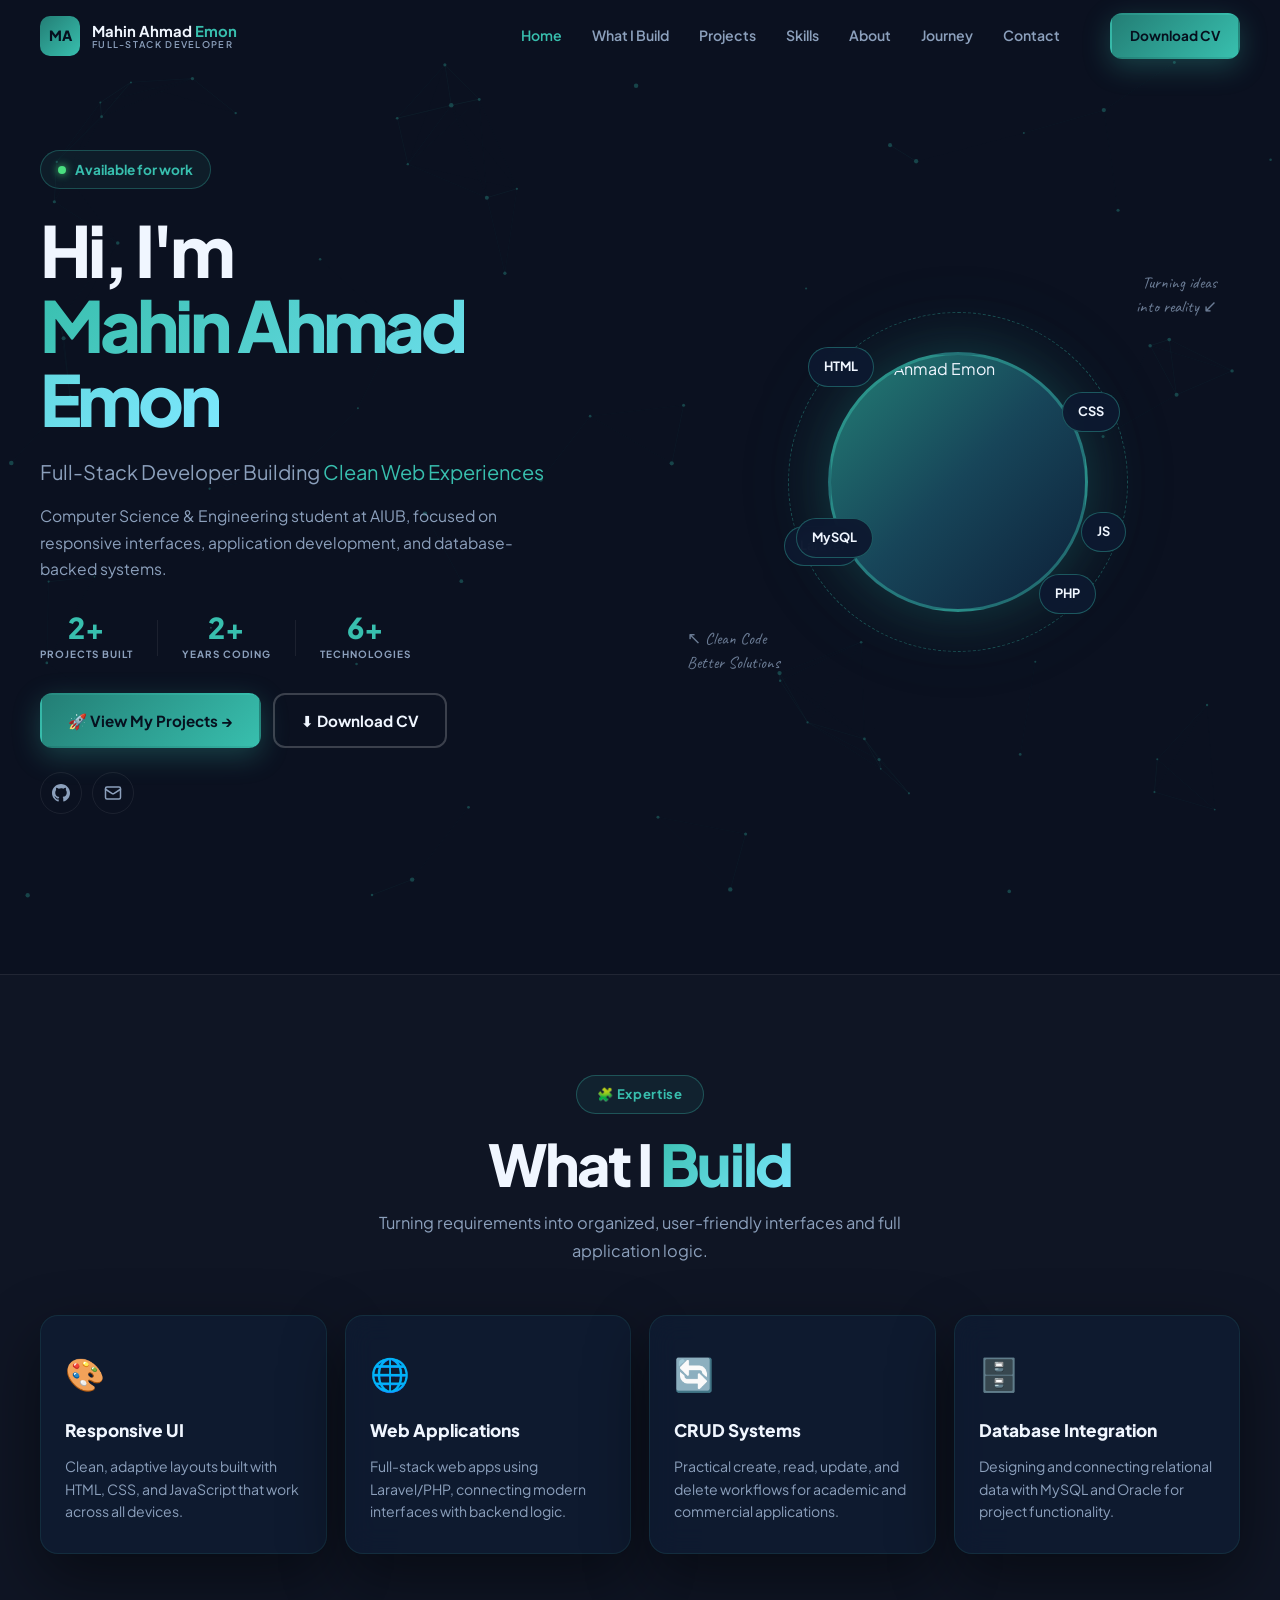
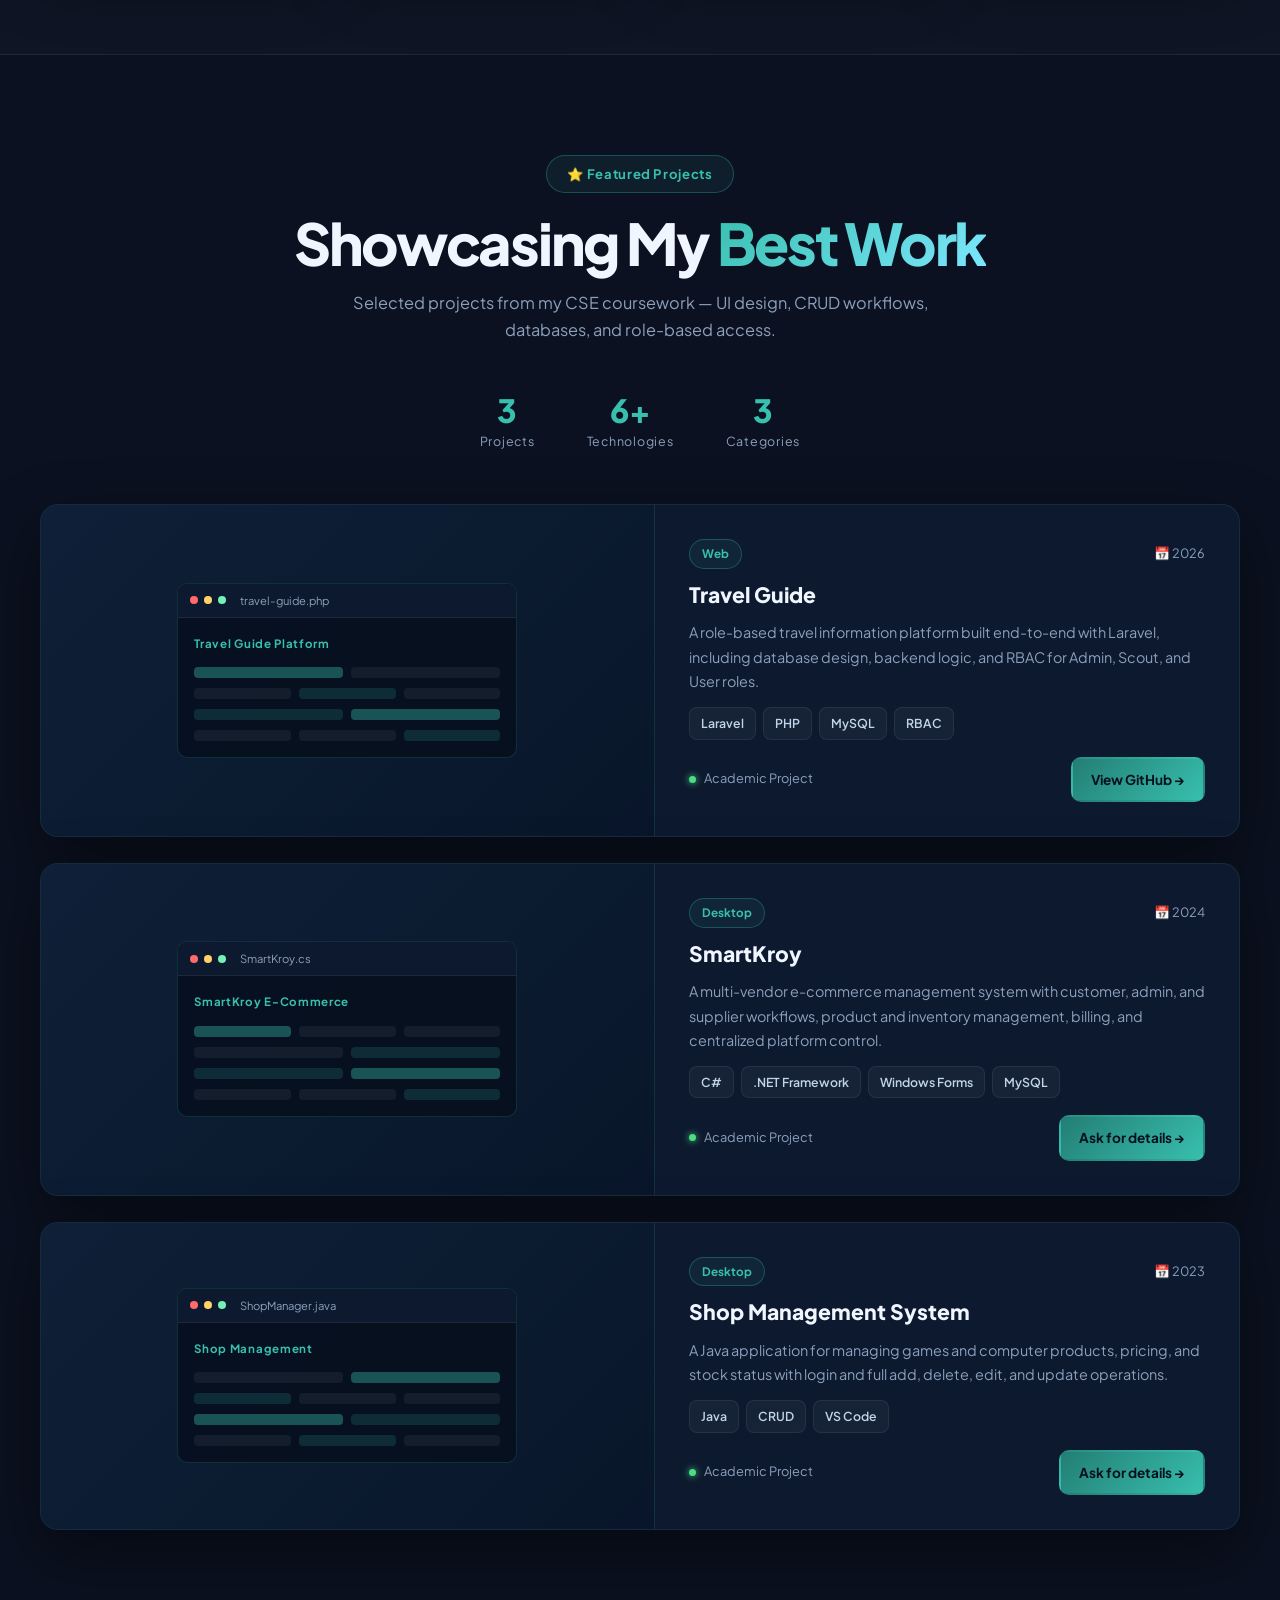
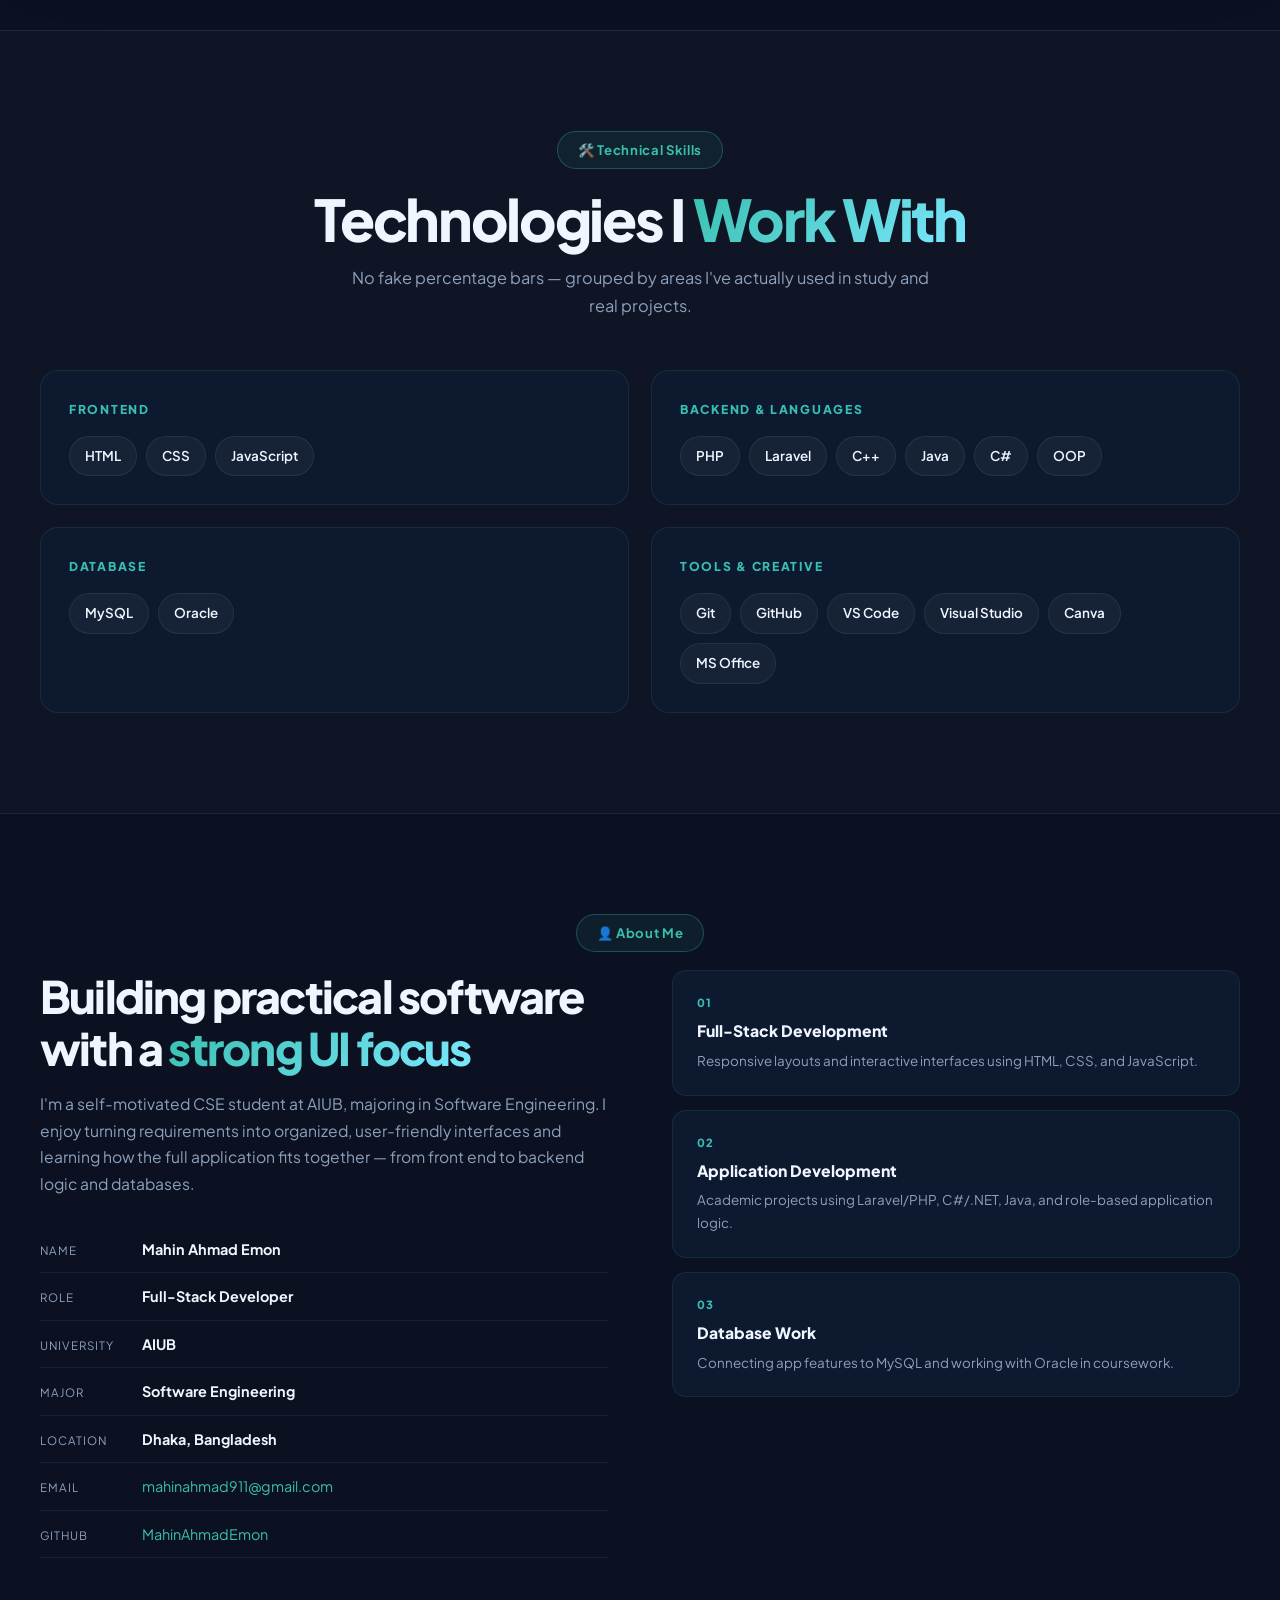
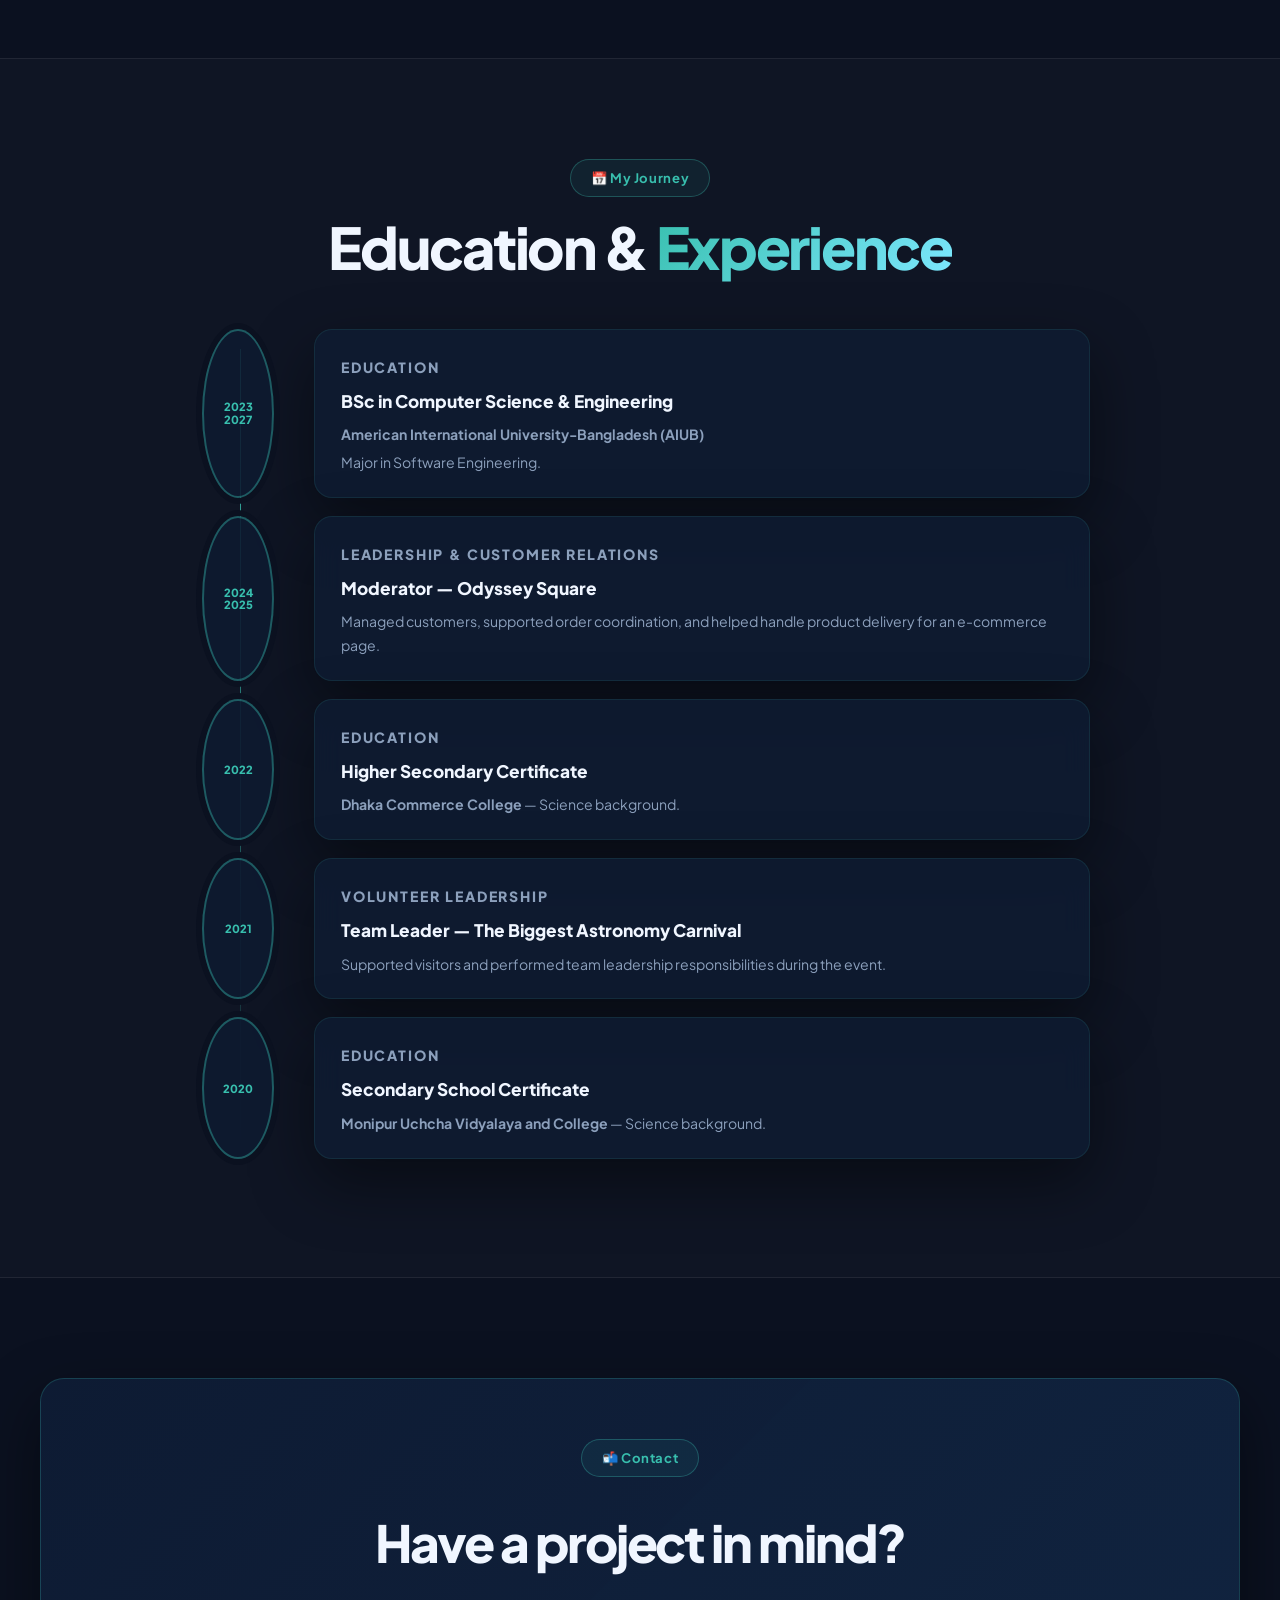
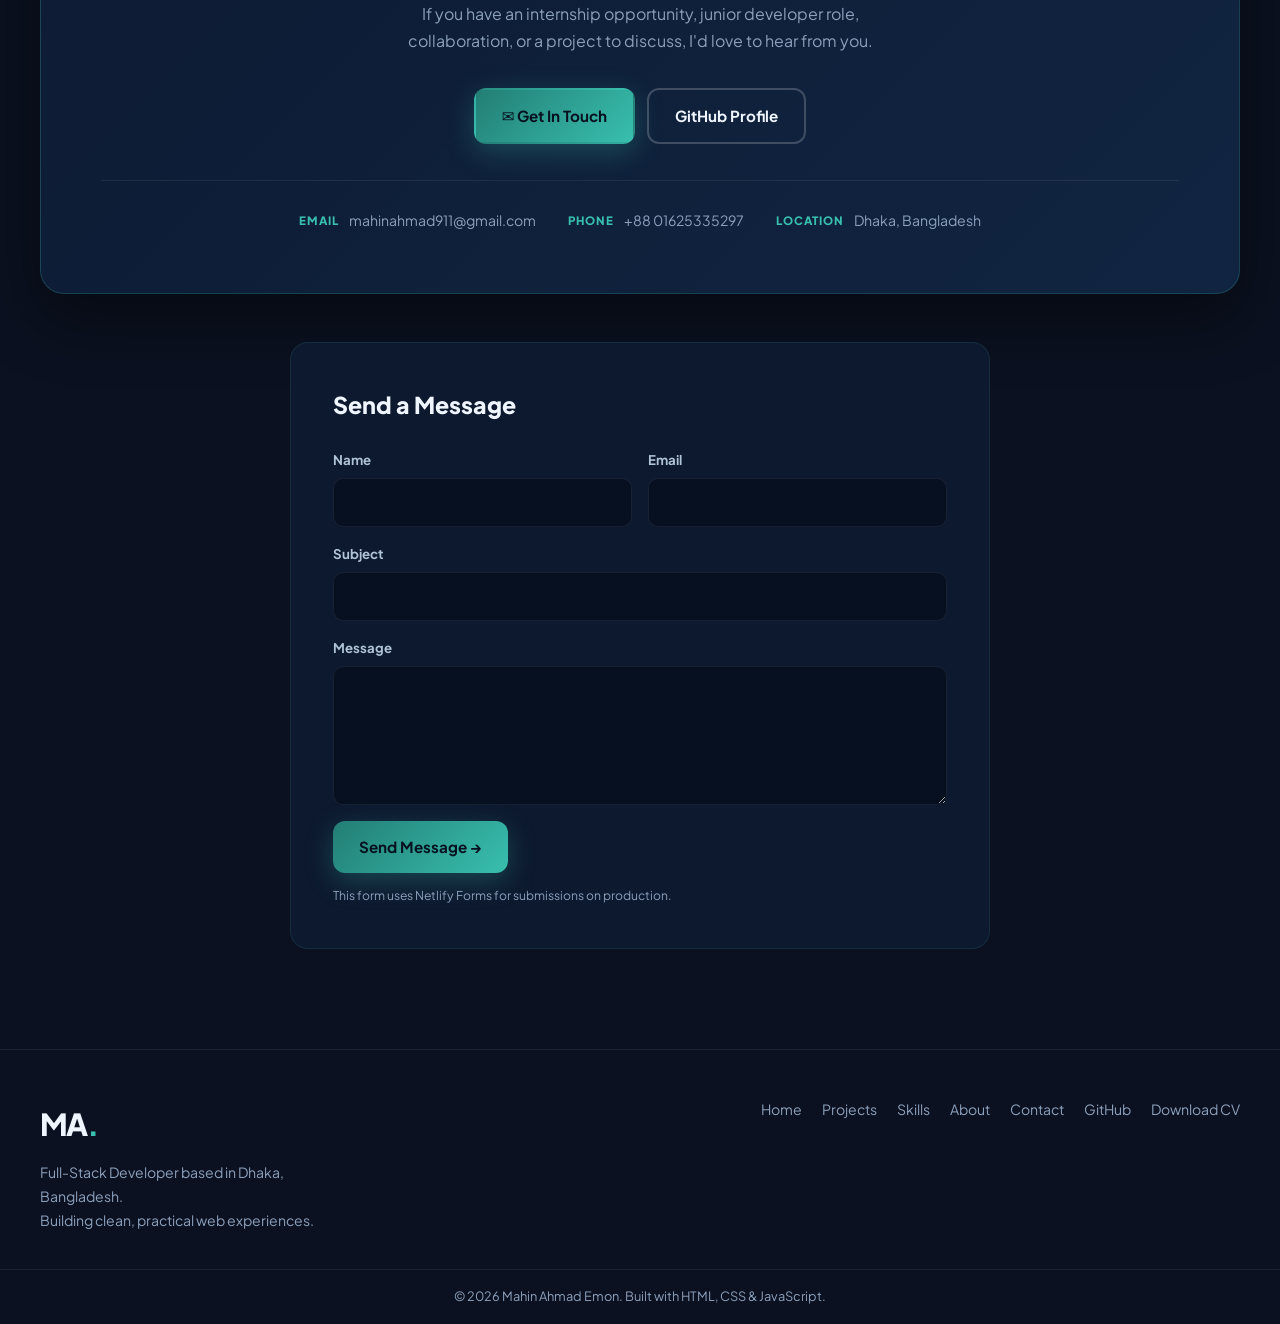
==== index.html @ 59668a3b "Portfolio" ====
<!doctype html>
<html lang="en">

<head>
  <meta charset="utf-8">
  <meta name="viewport" content="width=device-width, initial-scale=1">
  <meta name="description"
    content="Portfolio of Mahin Ahmad Emon — Full-Stack Developer and Software Engineering student building responsive web interfaces and database-driven applications.">
  <meta name="theme-color" content="#0B1120">
  <title>Mahin Ahmad Emon | Full-Stack Developer</title>
  <link rel="preconnect" href="https://fonts.googleapis.com">
  <link rel="preconnect" href="https://fonts.gstatic.com" crossorigin>
  <link
    href="https://fonts.googleapis.com/css2?family=Plus+Jakarta+Sans:wght@400;500;600;700;800;900&family=Caveat:wght@600&display=swap"
    rel="stylesheet">
  <link rel="stylesheet" href="style.css">
  <script defer src="main.js"></script>
</head>

<body>
  <a class="skip-link" href="#main">Skip to content</a>
  <canvas id="particle-canvas" aria-hidden="true"></canvas>

  <header class="site-header" id="top">
    <div class="container nav-wrap">
      <a class="brand" href="#home" aria-label="Mahin Ahmad Emon home">
        <span class="brand-logo">MA</span>
        <div class="brand-text">
          <span class="brand-name">Mahin Ahmad <strong>Emon</strong></span>
          <span class="brand-sub">FULL-STACK DEVELOPER</span>
        </div>
      </a>
      <button class="nav-toggle" aria-expanded="false" aria-controls="site-nav" aria-label="Toggle navigation">
        <span></span><span></span><span></span>
      </button>
      <nav id="site-nav" class="site-nav" aria-label="Primary navigation">
        <a href="#home" class="active">Home</a>
        <a href="#services">What I Build</a>
        <a href="#projects">Projects</a>
        <a href="#skills">Skills</a>
        <a href="#about">About</a>
        <a href="#journey">Journey</a>
        <a href="#contact">Contact</a>
      </nav>
      <a class="btn btn-small btn-primary nav-cta" href="assets/cv/Mahin_Ahmad_Emon_CV_OnePage.pdf" download>Download
        CV</a>
    </div>
  </header>

  <main id="main">

    <!-- ═══ HERO ═══ -->
    <section id="home" class="hero section">
      <div class="container hero-grid">

        <div class="hero-copy reveal">
          <div class="avail-badge">
            <span class="avail-dot"></span> Available for work
          </div>
          <h1>Hi, I'm<br><span class="gradient-text">Mahin Ahmad Emon</span></h1>
          <p class="hero-role">Full-Stack Developer Building <span class="teal-text">Clean Web Experiences</span></p>
          <p class="hero-text">Computer Science &amp; Engineering student at AIUB, focused on responsive interfaces,
            application development, and database-backed systems.</p>

          <div class="hero-stats">
            <div class="stat">
              <span class="stat-num">2+</span>
              <span class="stat-label">PROJECTS BUILT</span>
            </div>
            <div class="stat-div"></div>
            <div class="stat">
              <span class="stat-num">2+</span>
              <span class="stat-label">YEARS CODING</span>
            </div>
            <div class="stat-div"></div>
            <div class="stat">
              <span class="stat-num">6+</span>
              <span class="stat-label">TECHNOLOGIES</span>
            </div>
          </div>

          <div class="hero-actions">
            <a class="btn btn-primary" href="#projects">🚀 View My Projects →</a>
            <a class="btn btn-outline" href="assets/cv/Mahin_Ahmad_Emon_CV_OnePage.pdf" download>⬇ Download CV</a>
          </div>

          <div class="hero-socials">
            <a href="https://github.com/MahinAhmadEmon" target="_blank" rel="noopener" aria-label="GitHub"
              class="social-btn">
              <svg xmlns="http://www.w3.org/2000/svg" width="18" height="18" viewBox="0 0 24 24" fill="currentColor">
                <path
                  d="M12 0C5.374 0 0 5.373 0 12c0 5.302 3.438 9.8 8.207 11.387.599.111.793-.261.793-.577v-2.234c-3.338.726-4.033-1.416-4.033-1.416-.546-1.387-1.333-1.756-1.333-1.756-1.089-.745.083-.729.083-.729 1.205.084 1.839 1.237 1.839 1.237 1.07 1.834 2.807 1.304 3.492.997.107-.775.418-1.305.762-1.604-2.665-.305-5.467-1.334-5.467-5.931 0-1.311.469-2.381 1.236-3.221-.124-.303-.535-1.524.117-3.176 0 0 1.008-.322 3.301 1.23A11.509 11.509 0 0 1 12 5.803c1.02.005 2.047.138 3.006.404 2.291-1.552 3.297-1.23 3.297-1.23.653 1.653.242 2.874.118 3.176.77.84 1.235 1.911 1.235 3.221 0 4.609-2.807 5.624-5.479 5.921.43.372.823 1.102.823 2.222v3.293c0 .319.192.694.801.576C20.566 21.797 24 17.3 24 12c0-6.627-5.373-12-12-12z" />
              </svg>
            </a>
            <a href="mailto:mahinahmad911@gmail.com" aria-label="Email" class="social-btn">
              <svg xmlns="http://www.w3.org/2000/svg" width="18" height="18" viewBox="0 0 24 24" fill="none"
                stroke="currentColor" stroke-width="2" stroke-linecap="round" stroke-linejoin="round">
                <rect x="2" y="4" width="20" height="16" rx="2" />
                <path d="m22 7-8.97 5.7a1.94 1.94 0 0 1-2.06 0L2 7" />
              </svg>
            </a>
          </div>
        </div>

        <div class="hero-visual reveal" aria-label="Developer profile illustration">
          <span class="annotation ann-tr">Turning ideas<br>into reality ↙</span>
          <span class="annotation ann-bl">↖ Clean Code<br>Better Solutions</span>
          <div class="avatar-wrap">
            <div class="avatar-ring"></div>
            <div class="avatar-circle">
              <img src="mahin.png" alt="Mahin Ahmad Emon">
            </div>
            <div class="skill-badge badge-html">HTML</div>
            <div class="skill-badge badge-css">CSS</div>
            <div class="skill-badge badge-js">JS</div>
            <div class="skill-badge badge-php">PHP</div>
            <div class="skill-badge badge-laravel">Laravel</div>
            <div class="skill-badge badge-mysql">MySQL</div>
          </div>
        </div>

      </div>
    </section>

    <!-- ═══ WHAT I BUILD ═══ -->
    <section id="services" class="section section-alt">
      <div class="container">
        <div class="section-label reveal"><span>🧩 Expertise</span></div>
        <div class="section-heading center-heading reveal">
          <h2>What I <span class="gradient-text">Build</span></h2>
          <p>Turning requirements into organized, user-friendly interfaces and full application logic.</p>
        </div>
        <div class="services-grid">
          <article class="glass-card reveal">
            <div class="card-icon">🎨</div>
            <h3>Responsive UI</h3>
            <p>Clean, adaptive layouts built with HTML, CSS, and JavaScript that work across all devices.</p>
          </article>
          <article class="glass-card reveal">
            <div class="card-icon">🌐</div>
            <h3>Web Applications</h3>
            <p>Full-stack web apps using Laravel/PHP, connecting modern interfaces with backend logic.</p>
          </article>
          <article class="glass-card reveal">
            <div class="card-icon">🔄</div>
            <h3>CRUD Systems</h3>
            <p>Practical create, read, update, and delete workflows for academic and commercial applications.</p>
          </article>
          <article class="glass-card reveal">
            <div class="card-icon">🗄️</div>
            <h3>Database Integration</h3>
            <p>Designing and connecting relational data with MySQL and Oracle for project functionality.</p>
          </article>
        </div>
      </div>
    </section>

    <!-- ═══ PROJECTS ═══ -->
    <section id="projects" class="section">
      <div class="container">
        <div class="section-label reveal"><span>⭐ Featured Projects</span></div>
        <div class="section-heading center-heading reveal">
          <h2>Showcasing My <span class="gradient-text">Best Work</span></h2>
          <p>Selected projects from my CSE coursework — UI design, CRUD workflows, databases, and role-based access.</p>
        </div>
        <div class="project-stats reveal">
          <div class="pstat"><span class="pstat-num teal-text">3</span><span>Projects</span></div>
          <div class="pstat"><span class="pstat-num teal-text">6+</span><span>Technologies</span></div>
          <div class="pstat"><span class="pstat-num teal-text">3</span><span>Categories</span></div>
        </div>

        <div class="projects-list">

          <article class="project-card-h reveal">
            <div class="project-preview">
              <div class="project-preview-inner">
                <div class="preview-bar"><span></span><span></span><span></span><em>travel-guide.php</em></div>
                <div class="preview-content">
                  <div class="preview-header">Travel Guide Platform</div>
                  <div class="preview-row">
                    <div class="pb accent"></div>
                    <div class="pb"></div>
                  </div>
                  <div class="preview-row">
                    <div class="pb"></div>
                    <div class="pb soft"></div>
                    <div class="pb"></div>
                  </div>
                  <div class="preview-row">
                    <div class="pb soft"></div>
                    <div class="pb accent"></div>
                  </div>
                  <div class="preview-row">
                    <div class="pb"></div>
                    <div class="pb"></div>
                    <div class="pb soft"></div>
                  </div>
                </div>
              </div>
            </div>
            <div class="project-meta">
              <div class="project-meta-top">
                <span class="proj-badge">Web</span>
                <span class="proj-date">📅 2026</span>
              </div>
              <h3>Travel Guide</h3>
              <p>A role-based travel information platform built end-to-end with Laravel, including database design,
                backend logic, and RBAC for Admin, Scout, and User roles.</p>
              <div class="project-tags">
                <span>Laravel</span><span>PHP</span><span>MySQL</span><span>RBAC</span>
              </div>
              <div class="project-footer">
                <span class="status-dot"><span class="green-dot"></span> Academic Project</span>
                <a class="btn btn-sm-teal" href="https://github.com/MahinAhmadEmon" target="_blank" rel="noopener">View
                  GitHub →</a>
              </div>
            </div>
          </article>

          <article class="project-card-h reveal">
            <div class="project-preview">
              <div class="project-preview-inner">
                <div class="preview-bar"><span></span><span></span><span></span><em>SmartKroy.cs</em></div>
                <div class="preview-content">
                  <div class="preview-header">SmartKroy E-Commerce</div>
                  <div class="preview-row">
                    <div class="pb accent"></div>
                    <div class="pb"></div>
                    <div class="pb"></div>
                  </div>
                  <div class="preview-row">
                    <div class="pb"></div>
                    <div class="pb soft"></div>
                  </div>
                  <div class="preview-row">
                    <div class="pb soft"></div>
                    <div class="pb accent"></div>
                  </div>
                  <div class="preview-row">
                    <div class="pb"></div>
                    <div class="pb"></div>
                    <div class="pb soft"></div>
                  </div>
                </div>
              </div>
            </div>
            <div class="project-meta">
              <div class="project-meta-top">
                <span class="proj-badge">Desktop</span>
                <span class="proj-date">📅 2024</span>
              </div>
              <h3>SmartKroy</h3>
              <p>A multi-vendor e-commerce management system with customer, admin, and supplier workflows, product and
                inventory management, billing, and centralized platform control.</p>
              <div class="project-tags">
                <span>C#</span><span>.NET Framework</span><span>Windows Forms</span><span>MySQL</span>
              </div>
              <div class="project-footer">
                <span class="status-dot"><span class="green-dot"></span> Academic Project</span>
                <a class="btn btn-sm-teal" href="#contact">Ask for details →</a>
              </div>
            </div>
          </article>

          <article class="project-card-h reveal">
            <div class="project-preview">
              <div class="project-preview-inner">
                <div class="preview-bar"><span></span><span></span><span></span><em>ShopManager.java</em></div>
                <div class="preview-content">
                  <div class="preview-header">Shop Management</div>
                  <div class="preview-row">
                    <div class="pb"></div>
                    <div class="pb accent"></div>
                  </div>
                  <div class="preview-row">
                    <div class="pb soft"></div>
                    <div class="pb"></div>
                    <div class="pb"></div>
                  </div>
                  <div class="preview-row">
                    <div class="pb accent"></div>
                    <div class="pb soft"></div>
                  </div>
                  <div class="preview-row">
                    <div class="pb"></div>
                    <div class="pb soft"></div>
                    <div class="pb"></div>
                  </div>
                </div>
              </div>
            </div>
            <div class="project-meta">
              <div class="project-meta-top">
                <span class="proj-badge">Desktop</span>
                <span class="proj-date">📅 2023</span>
              </div>
              <h3>Shop Management System</h3>
              <p>A Java application for managing games and computer products, pricing, and stock status with login and
                full add, delete, edit, and update operations.</p>
              <div class="project-tags">
                <span>Java</span><span>CRUD</span><span>VS Code</span>
              </div>
              <div class="project-footer">
                <span class="status-dot"><span class="green-dot"></span> Academic Project</span>
                <a class="btn btn-sm-teal" href="#contact">Ask for details →</a>
              </div>
            </div>
          </article>

        </div>
      </div>
    </section>

    <!-- ═══ SKILLS ═══ -->
    <section id="skills" class="section section-alt">
      <div class="container">
        <div class="section-label reveal"><span>🛠️ Technical Skills</span></div>
        <div class="section-heading center-heading reveal">
          <h2>Technologies I <span class="gradient-text">Work With</span></h2>
          <p>No fake percentage bars — grouped by areas I've actually used in study and real projects.</p>
        </div>
        <div class="skills-categories reveal">
          <div class="skill-cat">
            <h4>Frontend</h4>
            <div class="chips"><span class="chip">HTML</span><span class="chip">CSS</span><span
                class="chip">JavaScript</span></div>
          </div>
          <div class="skill-cat">
            <h4>Backend &amp; Languages</h4>
            <div class="chips"><span class="chip">PHP</span><span class="chip">Laravel</span><span
                class="chip">C++</span><span class="chip">Java</span><span class="chip">C#</span><span
                class="chip">OOP</span></div>
          </div>
          <div class="skill-cat">
            <h4>Database</h4>
            <div class="chips"><span class="chip">MySQL</span><span class="chip">Oracle</span></div>
          </div>
          <div class="skill-cat">
            <h4>Tools &amp; Creative</h4>
            <div class="chips"><span class="chip">Git</span><span class="chip">GitHub</span><span class="chip">VS
                Code</span><span class="chip">Visual Studio</span><span class="chip">Canva</span><span class="chip">MS
                Office</span></div>
          </div>
        </div>
      </div>
    </section>

    <!-- ═══ ABOUT ═══ -->
    <section id="about" class="section">
      <div class="container">
        <div class="section-label reveal"><span>👤 About Me</span></div>
        <div class="about-grid">
          <div class="about-copy reveal">
            <h2>Building practical software<br>with a <span class="gradient-text">strong UI focus</span></h2>
            <p>I'm a self-motivated CSE student at AIUB, majoring in Software Engineering. I enjoy turning requirements
              into organized, user-friendly interfaces and learning how the full application fits together — from front
              end to backend logic and databases.</p>
            <div class="profile-info">
              <div><span>Name</span><strong>Mahin Ahmad Emon</strong></div>
              <div><span>Role</span><strong>Full-Stack Developer</strong></div>
              <div><span>University</span><strong>AIUB</strong></div>
              <div><span>Major</span><strong>Software Engineering</strong></div>
              <div><span>Location</span><strong>Dhaka, Bangladesh</strong></div>
              <div><span>Email</span><a href="mailto:mahinahmad911@gmail.com">mahinahmad911@gmail.com</a></div>
              <div><span>GitHub</span><a href="https://github.com/MahinAhmadEmon" target="_blank"
                  rel="noopener">MahinAhmadEmon</a></div>
            </div>
          </div>
          <div class="about-cards reveal">
            <div class="about-mini-card">
              <span class="mini-num teal-text">01</span>
              <h4>Full-Stack Development</h4>
              <p>Responsive layouts and interactive interfaces using HTML, CSS, and JavaScript.</p>
            </div>
            <div class="about-mini-card">
              <span class="mini-num teal-text">02</span>
              <h4>Application Development</h4>
              <p>Academic projects using Laravel/PHP, C#/.NET, Java, and role-based application logic.</p>
            </div>
            <div class="about-mini-card">
              <span class="mini-num teal-text">03</span>
              <h4>Database Work</h4>
              <p>Connecting app features to MySQL and working with Oracle in coursework.</p>
            </div>
          </div>
        </div>
      </div>
    </section>

    <!-- ═══ JOURNEY ═══ -->
    <section id="journey" class="section section-alt">
      <div class="container">
        <div class="section-label reveal"><span>📅 My Journey</span></div>
        <div class="section-heading center-heading reveal">
          <h2>Education &amp; <span class="gradient-text">Experience</span></h2>
        </div>
        <div class="timeline">
          <article class="timeline-item reveal">
            <div class="tl-marker">2023<br>2027</div>
            <div class="tl-content glass-card">
              <p class="tl-label">Education</p>
              <h3>BSc in Computer Science &amp; Engineering</h3>
              <p><strong>American International University-Bangladesh (AIUB)</strong></p>
              <p>Major in Software Engineering.</p>
            </div>
          </article>
          <article class="timeline-item reveal">
            <div class="tl-marker">2024<br>2025</div>
            <div class="tl-content glass-card">
              <p class="tl-label">Leadership &amp; Customer Relations</p>
              <h3>Moderator — Odyssey Square</h3>
              <p>Managed customers, supported order coordination, and helped handle product delivery for an e-commerce
                page.</p>
            </div>
          </article>
          <article class="timeline-item reveal">
            <div class="tl-marker">2022</div>
            <div class="tl-content glass-card">
              <p class="tl-label">Education</p>
              <h3>Higher Secondary Certificate</h3>
              <p><strong>Dhaka Commerce College</strong> — Science background.</p>
            </div>
          </article>
          <article class="timeline-item reveal">
            <div class="tl-marker">2021</div>
            <div class="tl-content glass-card">
              <p class="tl-label">Volunteer Leadership</p>
              <h3>Team Leader — The Biggest Astronomy Carnival</h3>
              <p>Supported visitors and performed team leadership responsibilities during the event.</p>
            </div>
          </article>
          <article class="timeline-item reveal">
            <div class="tl-marker">2020</div>
            <div class="tl-content glass-card">
              <p class="tl-label">Education</p>
              <h3>Secondary School Certificate</h3>
              <p><strong>Monipur Uchcha Vidyalaya and College</strong> — Science background.</p>
            </div>
          </article>
        </div>
      </div>
    </section>

    <!-- ═══ CONTACT ═══ -->
    <section id="contact" class="section">
      <div class="container">
        <div class="contact-cta-card reveal">
          <div class="section-label"><span>📬 Contact</span></div>
          <h2>Have a project in mind?</h2>
          <p>If you have an internship opportunity, junior developer role, collaboration, or a project to discuss, I'd
            love to hear from you.</p>
          <div class="cta-actions">
            <a class="btn btn-primary" href="mailto:mahinahmad911@gmail.com">✉ Get In Touch</a>
            <a class="btn btn-outline" href="https://github.com/MahinAhmadEmon" target="_blank" rel="noopener">GitHub
              Profile</a>
          </div>
          <div class="cta-details">
            <a href="mailto:mahinahmad911@gmail.com"><span>Email</span> mahinahmad911@gmail.com</a>
            <a href="tel:+8801625335297"><span>Phone</span> +88 01625335297</a>
            <div><span>Location</span> Dhaka, Bangladesh</div>
          </div>
        </div>

        <div class="contact-form-wrap reveal">
          <h3>Send a Message</h3>
          <form class="contact-form" name="portfolio-contact" method="POST" data-netlify="true"
            netlify-honeypot="bot-field" action="/thanks.html">
            <input type="hidden" name="form-name" value="portfolio-contact">
            <p class="hidden-field"><label>Don't fill this out: <input name="bot-field"></label></p>
            <div class="field-row">
              <label>Name<input type="text" name="name" autocomplete="name" required></label>
              <label>Email<input type="email" name="email" autocomplete="email" required></label>
            </div>
            <label>Subject<input type="text" name="subject" required></label>
            <label>Message<textarea name="message" rows="5" required></textarea></label>
            <button class="btn btn-primary" type="submit">Send Message →</button>
            <p class="form-note">This form uses Netlify Forms for submissions on production.</p>
          </form>
        </div>
      </div>
    </section>

  </main>

  <footer class="site-footer">
    <div class="container footer-inner">
      <div class="footer-brand">
        <a class="footer-logo" href="#home">MA<span>.</span></a>
        <p>Full-Stack Developer based in Dhaka, Bangladesh.<br>Building clean, practical web experiences.</p>
      </div>
      <nav class="footer-nav" aria-label="Footer navigation">
        <a href="#home">Home</a>
        <a href="#projects">Projects</a>
        <a href="#skills">Skills</a>
        <a href="#about">About</a>
        <a href="#contact">Contact</a>
        <a href="https://github.com/MahinAhmadEmon" target="_blank" rel="noopener">GitHub</a>
        <a href="assets/cv/Mahin_Ahmad_Emon_CV_OnePage.pdf" download>Download CV</a>
      </nav>
    </div>
    <div class="footer-bottom">
      <div class="container">
        <p>© <span id="year"></span> Mahin Ahmad Emon. Built with HTML, CSS &amp; JavaScript.</p>
      </div>
    </div>
  </footer>

  <a class="back-to-top" id="back-to-top" href="#" aria-label="Back to top">↑</a>
</body>

</html>
---- style.css ----
/* ============================================================
   style.css — Rijoan-inspired dark portfolio
   ============================================================ */

/* ── Tokens ── */
:root {
  --bg:         #0B1120;
  --bg2:        #0f1829;
  --card:       rgba(15, 28, 50, 0.85);
  --card-b:     rgba(56, 191, 174, 0.12);
  --card-bh:    rgba(56, 191, 174, 0.38);
  --teal:       #38BFAE;
  --teal-dk:    #237E75;
  --teal-glow:  rgba(56, 191, 174, 0.18);
  --text:       #f0f6ff;
  --muted:      #8ca0bc;
  --line:       rgba(255, 255, 255, 0.07);
  --radius:     18px;
  --container:  1200px;
  --shadow:     0 24px 64px rgba(0, 0, 0, 0.45);
}

/* ── Reset ── */
*, *::before, *::after { box-sizing: border-box; margin: 0; padding: 0; }
html { scroll-behavior: smooth; scroll-padding-top: 80px; }
body {
  font-family: 'Plus Jakarta Sans', system-ui, -apple-system, sans-serif;
  color: var(--text);
  background: var(--bg);
  line-height: 1.7;
  overflow-x: hidden;
}
a { color: inherit; text-decoration: none; }
button, input, textarea { font: inherit; }
img { max-width: 100%; }
::selection { background: var(--teal); color: #06101e; }

/* ── Particle Canvas ── */
#particle-canvas {
  position: fixed;
  inset: 0;
  z-index: 0;
  pointer-events: none;
  opacity: 0.45;
}

/* ── Layout ── */
.container { width: min(calc(100% - 48px), var(--container)); margin-inline: auto; position: relative; z-index: 1; }
.section    { padding: 100px 0; position: relative; }
.section-alt { background: rgba(255,255,255,0.018); border-block: 1px solid var(--line); }
.skip-link  { position: fixed; left: 12px; top: -60px; z-index: 9999; padding: 10px 16px; background: var(--teal); color: #06101e; border-radius: 8px; font-weight: 700; }
.skip-link:focus { top: 12px; }

/* ── Typography helpers ── */
.gradient-text {
  background: linear-gradient(135deg, var(--teal) 0%, #7de8ff 100%);
  -webkit-background-clip: text;
  -webkit-text-fill-color: transparent;
  background-clip: text;
}
.teal-text { color: var(--teal); }

/* ── Section Label Pill ── */
.section-label { display: flex; justify-content: center; margin-bottom: 18px; }
.section-label span {
  display: inline-flex; align-items: center; gap: 7px;
  padding: 7px 20px;
  border-radius: 999px;
  border: 1px solid rgba(56,191,174,0.32);
  background: rgba(56,191,174,0.08);
  color: var(--teal);
  font-size: 0.82rem; font-weight: 700; letter-spacing: 0.05em;
}

/* ── Section Headings ── */
.section-heading { margin-bottom: 50px; }
.section-heading h2 { font-size: clamp(2.1rem, 4.5vw, 3.8rem); line-height: 1.1; letter-spacing: -0.04em; font-weight: 900; }
.section-heading p  { color: var(--muted); margin-top: 14px; max-width: 600px; font-size: 1.02rem; }
.center-heading { text-align: center; }
.center-heading p { margin-inline: auto; }

/* ── Glass Cards ── */
.glass-card {
  background: var(--card);
  border: 1px solid var(--card-b);
  border-radius: var(--radius);
  box-shadow: var(--shadow);
  backdrop-filter: blur(14px);
  -webkit-backdrop-filter: blur(14px);
  transition: border-color 0.25s, transform 0.25s;
}
.glass-card:hover { border-color: var(--card-bh); transform: translateY(-5px); }

/* ── Buttons ── */
.btn {
  display: inline-flex; align-items: center; gap: 8px;
  padding: 13px 26px;
  border-radius: 12px;
  font-weight: 700; font-size: 0.95rem;
  cursor: pointer;
  transition: all 0.25s ease;
  border: 2px solid transparent;
  white-space: nowrap;
}
.btn-primary {
  background: linear-gradient(135deg, var(--teal-dk), var(--teal));
  color: #06101e;
  box-shadow: 0 8px 28px rgba(56,191,174,0.28);
}
.btn-primary:hover { transform: translateY(-2px); box-shadow: 0 14px 38px rgba(56,191,174,0.4); }
.btn-outline {
  background: transparent;
  color: var(--text);
  border-color: rgba(255,255,255,0.2);
}
.btn-outline:hover { border-color: var(--teal); color: var(--teal); transform: translateY(-2px); }
.btn-small { padding: 9px 18px; font-size: 0.85rem; }
.btn-sm-teal {
  display: inline-flex; align-items: center; gap: 6px;
  padding: 9px 18px;
  border-radius: 10px;
  background: linear-gradient(135deg, var(--teal-dk), var(--teal));
  color: #06101e;
  font-weight: 700; font-size: 0.85rem;
  transition: all 0.2s ease;
  white-space: nowrap;
}
.btn-sm-teal:hover { transform: translateY(-2px); box-shadow: 0 8px 20px rgba(56,191,174,0.3); }

/* ============================================================
   HEADER
   ============================================================ */
.site-header {
  position: fixed; inset: 0 0 auto;
  z-index: 200;
  border-bottom: 1px solid transparent;
  transition: 0.3s ease;
}
.site-header.scrolled {
  background: rgba(11,17,32,0.94);
  backdrop-filter: blur(22px);
  -webkit-backdrop-filter: blur(22px);
  border-color: var(--card-b);
}
.nav-wrap { min-height: 72px; display: flex; align-items: center; gap: 24px; }
.brand    { display: flex; align-items: center; gap: 12px; }
.brand-logo {
  width: 40px; height: 40px;
  display: grid; place-items: center;
  background: linear-gradient(135deg, var(--teal-dk), var(--teal));
  color: #06101e; font-weight: 900; font-size: 0.88rem;
  border-radius: 10px; flex-shrink: 0;
}
.brand-text  { display: flex; flex-direction: column; line-height: 1.1; }
.brand-name  { font-weight: 700; font-size: 0.93rem; }
.brand-name strong { color: var(--teal); }
.brand-sub   { font-size: 0.58rem; color: var(--muted); letter-spacing: 0.14em; font-weight: 600; }
.site-nav    { margin-left: auto; display: flex; gap: 2px; align-items: center; }
.site-nav a  { color: var(--muted); font-size: 0.88rem; font-weight: 600; padding: 7px 14px; border-radius: 8px; transition: 0.2s ease; }
.site-nav a:hover { color: var(--text); background: rgba(255,255,255,0.05); }
.site-nav a.active { color: var(--teal); }
.nav-toggle  { display: none; margin-left: auto; background: transparent; border: 0; padding: 8px; cursor: pointer; }
.nav-toggle span { display: block; width: 24px; height: 2px; background: var(--text); margin: 5px 0; border-radius: 2px; transition: 0.2s; }
.nav-cta { margin-left: 12px; }

/* ============================================================
   HERO
   ============================================================ */
.hero { min-height: 100vh; display: grid; align-items: center; padding-top: 90px; }
.hero-grid {
  display: grid;
  grid-template-columns: 1fr 1fr;
  align-items: center;
  gap: 72px;
  padding-block: 60px;
}

/* Availability badge */
.avail-badge {
  display: inline-flex; align-items: center; gap: 9px;
  padding: 7px 17px;
  border-radius: 999px;
  border: 1px solid rgba(56,191,174,0.3);
  background: rgba(56,191,174,0.07);
  color: var(--teal);
  font-size: 0.85rem; font-weight: 700;
  margin-bottom: 24px;
}
.avail-dot {
  width: 8px; height: 8px; border-radius: 50%;
  background: #4ade80;
  box-shadow: 0 0 8px #4ade80;
  flex-shrink: 0;
  animation: pulse-dot 2s ease infinite;
}
@keyframes pulse-dot { 0%,100%{box-shadow:0 0 6px #4ade80} 50%{box-shadow:0 0 14px #4ade80} }

.hero h1 { font-size: clamp(2.8rem, 5.5vw, 5rem); line-height: 1.06; letter-spacing: -0.055em; font-weight: 900; margin-bottom: 18px; }
.hero-role { font-size: clamp(1.02rem, 1.8vw, 1.25rem); color: var(--muted); margin-bottom: 14px; }
.hero-text { color: var(--muted); font-size: 0.98rem; max-width: 500px; margin-bottom: 30px; }

/* Stats */
.hero-stats   { display: flex; align-items: center; gap: 24px; margin-bottom: 30px; }
.stat         { text-align: center; }
.stat-num     { display: block; font-size: 1.8rem; font-weight: 900; color: var(--teal); line-height: 1; }
.stat-label   { font-size: 0.62rem; color: var(--muted); letter-spacing: 0.1em; font-weight: 700; margin-top: 4px; display: block; }
.stat-div     { width: 1px; height: 36px; background: var(--line); }

.hero-actions { display: flex; gap: 12px; flex-wrap: wrap; margin-bottom: 24px; }
.hero-socials { display: flex; gap: 10px; }
.social-btn {
  width: 42px; height: 42px;
  display: grid; place-items: center;
  border: 1px solid var(--line); border-radius: 50%;
  color: var(--muted); transition: 0.2s ease;
}
.social-btn:hover { border-color: var(--teal); color: var(--teal); }

/* Hero Visual / Avatar */
.hero-visual {
  position: relative; display: flex;
  align-items: center; justify-content: center;
  min-height: 480px;
}
.annotation {
  position: absolute;
  font-family: 'Caveat', cursive;
  font-size: 1.05rem;
  color: var(--muted);
  line-height: 1.4;
  pointer-events: none;
  opacity: 0.75;
}
.ann-tr { top: 6%; right: 4%; text-align: right; }
.ann-bl { bottom: 10%; left: 2%; }

.avatar-wrap {
  position: relative; width: 300px; height: 300px;
  display: grid; place-items: center;
}
.avatar-ring {
  position: absolute; inset: -20px;
  border-radius: 50%;
  border: 1px dashed rgba(56,191,174,0.35);
  animation: spin-ring 14s linear infinite;
}
@keyframes spin-ring { to { transform: rotate(360deg); } }
.avatar-circle {
  width: 260px; height: 260px;
  border-radius: 50%;
  background: linear-gradient(135deg, var(--teal-dk) 0%, #174559 50%, #0d1f38 100%);
  display: grid; place-items: center;
  border: 3px solid rgba(56,191,174,0.45);
  box-shadow: 0 0 60px rgba(56,191,174,0.22), 0 0 120px rgba(56,191,174,0.08);
  overflow: hidden;
}
.avatar-circle img {
  width: 100%;
  height: 100%;
  object-fit: cover;
  border-radius: 50%;
}
.avatar-initials { font-size: 3.4rem; font-weight: 900; color: rgba(255,255,255,0.9); letter-spacing: -0.04em; }

/* Floating badges */
.skill-badge {
  position: absolute;
  padding: 8px 15px;
  border-radius: 999px;
  font-size: 0.8rem; font-weight: 700;
  background: rgba(13,25,48,0.95);
  border: 1px solid rgba(56,191,174,0.38);
  color: var(--text);
  backdrop-filter: blur(10px);
  white-space: nowrap;
  animation: fbadge 4s ease-in-out infinite;
}
.badge-html   { top: 5%;  left: 0%;  animation-delay: 0s;    }
.badge-css    { top: 20%; right: -4%; animation-delay: -0.7s; }
.badge-js     { top: 60%; right: -6%; animation-delay: -1.5s; }
.badge-php    { bottom: 6%; right: 4%; animation-delay: -2.2s; }
.badge-laravel{ bottom: 22%; left: -8%; animation-delay: -3s;  }
.badge-mysql  { top: 62%; left: -4%; animation-delay: -0.4s;  }
@keyframes fbadge { 0%,100%{ transform:translateY(0) } 50%{ transform:translateY(-10px) } }

/* ============================================================
   SERVICES
   ============================================================ */
.services-grid { display: grid; grid-template-columns: repeat(4, 1fr); gap: 18px; margin-top: 8px; }
.services-grid .glass-card { padding: 30px 24px; }
.card-icon  { font-size: 2rem; margin-bottom: 16px; }
.services-grid h3 { font-size: 1.08rem; font-weight: 800; margin-bottom: 10px; }
.services-grid p  { color: var(--muted); font-size: 0.88rem; line-height: 1.6; }

/* ============================================================
   PROJECTS
   ============================================================ */
.project-stats {
  display: flex; justify-content: center; gap: 52px;
  margin-bottom: 52px;
}
.pstat { display: flex; flex-direction: column; align-items: center; gap: 5px; }
.pstat-num { font-size: 2rem; font-weight: 900; line-height: 1; }
.pstat span:last-child { font-size: 0.78rem; color: var(--muted); letter-spacing: 0.06em; }

.projects-list { display: flex; flex-direction: column; gap: 26px; }

.project-card-h {
  display: grid; grid-template-columns: 1.05fr 1fr;
  background: var(--card);
  border: 1px solid var(--card-b);
  border-radius: var(--radius);
  overflow: hidden;
  box-shadow: var(--shadow);
  transition: border-color 0.25s, transform 0.25s;
}
.project-card-h:hover { border-color: var(--card-bh); transform: translateY(-5px); }

/* Stylised preview panel */
.project-preview {
  background: linear-gradient(135deg, rgba(14,32,56,0.95), rgba(9,22,42,0.98));
  border-right: 1px solid var(--card-b);
  padding: 28px;
  display: flex; align-items: center; justify-content: center;
}
.project-preview-inner {
  width: 100%; max-width: 340px;
  background: rgba(5,14,28,0.8);
  border-radius: 10px;
  border: 1px solid rgba(56,191,174,0.18);
  overflow: hidden;
}
.preview-bar {
  height: 34px;
  background: rgba(14,26,48,0.9);
  border-bottom: 1px solid var(--line);
  display: flex; align-items: center; gap: 6px;
  padding: 0 12px;
}
.preview-bar span { width: 8px; height: 8px; border-radius: 50%; }
.preview-bar span:nth-child(1) { background: #ff6b6b; }
.preview-bar span:nth-child(2) { background: #ffd166; }
.preview-bar span:nth-child(3) { background: #72f1b8; }
.preview-bar em { margin-left: 8px; font-style: normal; font-size: 0.7rem; color: var(--muted); }
.preview-content { padding: 16px; display: flex; flex-direction: column; gap: 10px; }
.preview-header  { font-size: 0.72rem; font-weight: 700; color: var(--teal); letter-spacing: 0.06em; margin-bottom: 4px; }
.preview-row     { display: flex; gap: 8px; }
.pb      { height: 11px; border-radius: 4px; background: rgba(255,255,255,0.055); flex: 1; }
.pb.accent { background: rgba(56,191,174,0.38); }
.pb.soft   { background: rgba(56,191,174,0.16); }

/* Project meta */
.project-meta { padding: 34px; display: flex; flex-direction: column; gap: 13px; }
.project-meta-top { display: flex; align-items: center; justify-content: space-between; }
.proj-badge {
  padding: 4px 12px; border-radius: 999px;
  border: 1px solid rgba(56,191,174,0.3);
  background: rgba(56,191,174,0.08);
  color: var(--teal); font-size: 0.73rem; font-weight: 700;
}
.proj-date  { color: var(--muted); font-size: 0.8rem; }
.project-meta h3 { font-size: 1.32rem; font-weight: 800; line-height: 1.2; }
.project-meta p  { color: var(--muted); font-size: 0.9rem; }
.project-tags    { display: flex; flex-wrap: wrap; gap: 7px; }
.project-tags span {
  padding: 5px 11px; border-radius: 8px;
  border: 1px solid var(--line);
  background: rgba(255,255,255,0.04);
  color: #c0d4ea; font-size: 0.77rem; font-weight: 600;
}
.project-footer { display: flex; align-items: center; justify-content: space-between; margin-top: 4px; }
.status-dot  { display: flex; align-items: center; gap: 8px; color: var(--muted); font-size: 0.8rem; }
.green-dot   { width: 7px; height: 7px; border-radius: 50%; background: #4ade80; box-shadow: 0 0 7px #4ade80; }

/* ============================================================
   SKILLS
   ============================================================ */
.skills-categories { display: grid; grid-template-columns: repeat(2, 1fr); gap: 22px; }
.skill-cat {
  background: var(--card); border: 1px solid var(--card-b);
  border-radius: var(--radius); padding: 28px;
  transition: border-color 0.25s;
}
.skill-cat:hover { border-color: var(--card-bh); }
.skill-cat h4 { color: var(--teal); font-size: 0.76rem; text-transform: uppercase; letter-spacing: 0.14em; font-weight: 800; margin-bottom: 16px; }
.chips { display: flex; flex-wrap: wrap; gap: 9px; }
.chip {
  padding: 8px 15px; border-radius: 999px;
  border: 1px solid var(--line);
  background: rgba(255,255,255,0.04);
  color: var(--text); font-size: 0.84rem; font-weight: 600;
  transition: all 0.2s ease; cursor: default;
}
.chip:hover { border-color: var(--teal); color: var(--teal); background: rgba(56,191,174,0.07); }

/* ============================================================
   ABOUT
   ============================================================ */
.about-grid { display: grid; grid-template-columns: 1fr 1fr; gap: 64px; align-items: start; }
.about-copy h2 { font-size: clamp(1.9rem, 3.5vw, 3rem); font-weight: 900; line-height: 1.15; letter-spacing: -0.04em; margin-bottom: 18px; }
.about-copy > p { color: var(--muted); margin-bottom: 28px; font-size: 0.98rem; }
.profile-info { display: grid; }
.profile-info > div { display: flex; gap: 12px; align-items: baseline; padding: 11px 0; border-bottom: 1px solid var(--line); font-size: 0.9rem; }
.profile-info span { min-width: 90px; color: var(--muted); font-size: 0.72rem; text-transform: uppercase; letter-spacing: 0.09em; flex-shrink: 0; }
.profile-info a { color: var(--teal); }
.about-cards { display: flex; flex-direction: column; gap: 14px; }
.about-mini-card {
  background: var(--card); border: 1px solid var(--card-b);
  border-radius: 14px; padding: 22px 24px;
  transition: border-color 0.25s;
}
.about-mini-card:hover { border-color: var(--card-bh); }
.mini-num { font-size: 0.7rem; font-weight: 900; letter-spacing: 0.13em; display: block; margin-bottom: 6px; }
.about-mini-card h4 { font-size: 0.98rem; font-weight: 800; margin-bottom: 5px; }
.about-mini-card p  { color: var(--muted); font-size: 0.84rem; }

/* ============================================================
   TIMELINE
   ============================================================ */
.timeline { position: relative; max-width: 900px; margin-inline: auto; }
.timeline::before {
  content: ""; position: absolute; left: 50px; top: 20px; bottom: 20px;
  width: 1px;
  background: linear-gradient(to bottom, var(--teal), rgba(56,191,174,0.04));
}
.timeline-item { display: grid; grid-template-columns: 100px 1fr; gap: 24px; margin-bottom: 18px; }
.tl-marker {
  position: relative; z-index: 2;
  display: grid; place-items: center; align-content: center;
  width: 72px; min-height: 72px; margin-left: 12px;
  border-radius: 50%;
  background: rgba(14,26,48,0.9);
  border: 2px solid rgba(56,191,174,0.4);
  color: var(--teal); text-align: center;
  font-weight: 900; font-size: 0.7rem; line-height: 1.15;
  box-shadow: 0 0 0 6px var(--bg);
}
.tl-content { padding: 22px 26px; }
.tl-label   { color: var(--teal); font-size: 0.7rem; font-weight: 900; text-transform: uppercase; letter-spacing: 0.13em; display: block; margin-bottom: 7px; }
.tl-content h3 { font-size: 1.08rem; font-weight: 800; margin-bottom: 7px; }
.tl-content p  { color: var(--muted); font-size: 0.88rem; margin-top: 4px; }

/* ============================================================
   CONTACT
   ============================================================ */
.contact-cta-card {
  background: linear-gradient(135deg, rgba(14,28,52,0.96), rgba(18,38,68,0.92));
  border: 1px solid rgba(56,191,174,0.22);
  border-radius: 24px;
  padding: 60px;
  text-align: center;
  margin-bottom: 48px;
  box-shadow: var(--shadow);
}
.contact-cta-card .section-label { margin-bottom: 22px; }
.contact-cta-card h2 { font-size: clamp(2rem, 4vw, 3.2rem); font-weight: 900; letter-spacing: -0.04em; margin-bottom: 14px; }
.contact-cta-card > p { color: var(--muted); max-width: 520px; margin-inline: auto; margin-bottom: 34px; }
.cta-actions { display: flex; gap: 12px; justify-content: center; flex-wrap: wrap; margin-bottom: 36px; }
.cta-details {
  display: flex; justify-content: center; gap: 32px; flex-wrap: wrap;
  padding-top: 28px; border-top: 1px solid var(--line);
}
.cta-details a, .cta-details div { display: flex; align-items: center; gap: 10px; color: var(--muted); font-size: 0.88rem; }
.cta-details a:hover { color: var(--teal); }
.cta-details span { color: var(--teal); font-size: 0.72rem; font-weight: 800; text-transform: uppercase; letter-spacing: 0.09em; }

.contact-form-wrap {
  background: var(--card); border: 1px solid var(--card-b);
  border-radius: var(--radius); padding: 42px;
  max-width: 700px; margin-inline: auto;
}
.contact-form-wrap h3 { font-size: 1.45rem; font-weight: 800; margin-bottom: 24px; }
.contact-form  { display: grid; gap: 16px; }
.field-row     { display: grid; grid-template-columns: 1fr 1fr; gap: 16px; }
.contact-form label { display: grid; gap: 7px; color: #b0c4d8; font-size: 0.83rem; font-weight: 700; }
.contact-form input, .contact-form textarea {
  width: 100%; padding: 12px 14px;
  border: 1px solid var(--line);
  background: rgba(4,13,28,0.65);
  color: var(--text); border-radius: 10px;
  outline: none; resize: vertical;
  transition: border-color 0.2s, box-shadow 0.2s;
}
.contact-form input:focus, .contact-form textarea:focus {
  border-color: var(--teal);
  box-shadow: 0 0 0 3px rgba(56,191,174,0.1);
}
.contact-form .btn { justify-self: start; border-width: 0; }
.form-note  { color: var(--muted); font-size: 0.76rem; margin-top: -4px; }
.hidden-field { position: absolute !important; width: 1px !important; height: 1px !important; overflow: hidden !important; clip: rect(1px,1px,1px,1px); }

/* ============================================================
   FOOTER
   ============================================================ */
.site-footer { border-top: 1px solid var(--line); padding-top: 48px; }
.footer-inner {
  display: grid; grid-template-columns: 1fr 1fr;
  gap: 40px; align-items: start;
  padding-bottom: 36px;
}
.footer-logo { font-size: 1.9rem; font-weight: 900; letter-spacing: -0.05em; display: inline-block; margin-bottom: 12px; }
.footer-logo span { color: var(--teal); }
.footer-brand p { color: var(--muted); font-size: 0.88rem; max-width: 300px; }
.footer-nav { display: flex; flex-wrap: wrap; gap: 10px 20px; justify-content: flex-end; align-content: flex-start; }
.footer-nav a { color: var(--muted); font-size: 0.88rem; transition: color 0.2s; }
.footer-nav a:hover { color: var(--teal); }
.footer-bottom { border-top: 1px solid var(--line); padding: 16px 0; text-align: center; }
.footer-bottom p { color: var(--muted); font-size: 0.8rem; }

/* ── Back to top ── */
.back-to-top {
  position: fixed; right: 22px; bottom: 22px; z-index: 100;
  width: 44px; height: 44px;
  display: grid; place-items: center;
  background: linear-gradient(135deg, var(--teal-dk), var(--teal));
  color: #06101e; font-weight: 900; font-size: 1rem;
  border-radius: 12px;
  opacity: 0; pointer-events: none;
  transform: translateY(10px);
  transition: 0.25s ease;
}
.back-to-top.visible { opacity: 1; pointer-events: auto; transform: translateY(0); }

/* ── Scroll reveal ── */
.reveal { opacity: 0; transform: translateY(24px); transition: opacity 0.65s ease, transform 0.65s ease; }
.reveal.visible { opacity: 1; transform: none; }

/* ============================================================
   RESPONSIVE
   ============================================================ */
@media (max-width: 1100px) {
  .hero-grid { grid-template-columns: 1fr; gap: 60px; text-align: center; }
  .hero-text, .hero-role { margin-inline: auto; }
  .hero-stats, .hero-actions, .hero-socials { justify-content: center; }
  .hero-visual { min-height: 360px; order: -1; }
  .services-grid { grid-template-columns: repeat(2, 1fr); }
  .about-grid { grid-template-columns: 1fr; }
  .footer-inner { grid-template-columns: 1fr; }
  .footer-nav { justify-content: flex-start; }
}

@media (max-width: 768px) {
  .section { padding: 70px 0; }
  .nav-cta, .brand-text { display: none; }
  .nav-toggle { display: block; }
  .site-nav {
    position: fixed; left: 14px; right: 14px; top: 68px;
    display: grid; gap: 4px; padding: 12px;
    background: rgba(10,17,34,0.98);
    border: 1px solid var(--card-b);
    border-radius: 16px; box-shadow: var(--shadow);
    opacity: 0; pointer-events: none;
    transform: translateY(-8px); transition: 0.2s ease;
  }
  .site-nav.open { opacity: 1; pointer-events: auto; transform: translateY(0); }
  .site-nav a { padding: 12px 14px; }
  .project-card-h { grid-template-columns: 1fr; }
  .project-preview { border-right: 0; border-bottom: 1px solid var(--card-b); }
  .skills-categories { grid-template-columns: 1fr; }
  .field-row { grid-template-columns: 1fr; }
  .contact-cta-card { padding: 36px 22px; }
  .cta-details { flex-direction: column; align-items: center; gap: 14px; }
  .hero-visual { min-height: 300px; }
  .project-stats { gap: 28px; }
  .skill-badge { display: none; }
  .annotation { display: none; }
}

@media (prefers-reduced-motion: reduce) {
  html { scroll-behavior: auto; }
  *, *::before, *::after { animation-duration: 0.01ms !important; transition-duration: 0.01ms !important; }
  .reveal { opacity: 1; transform: none; }
}
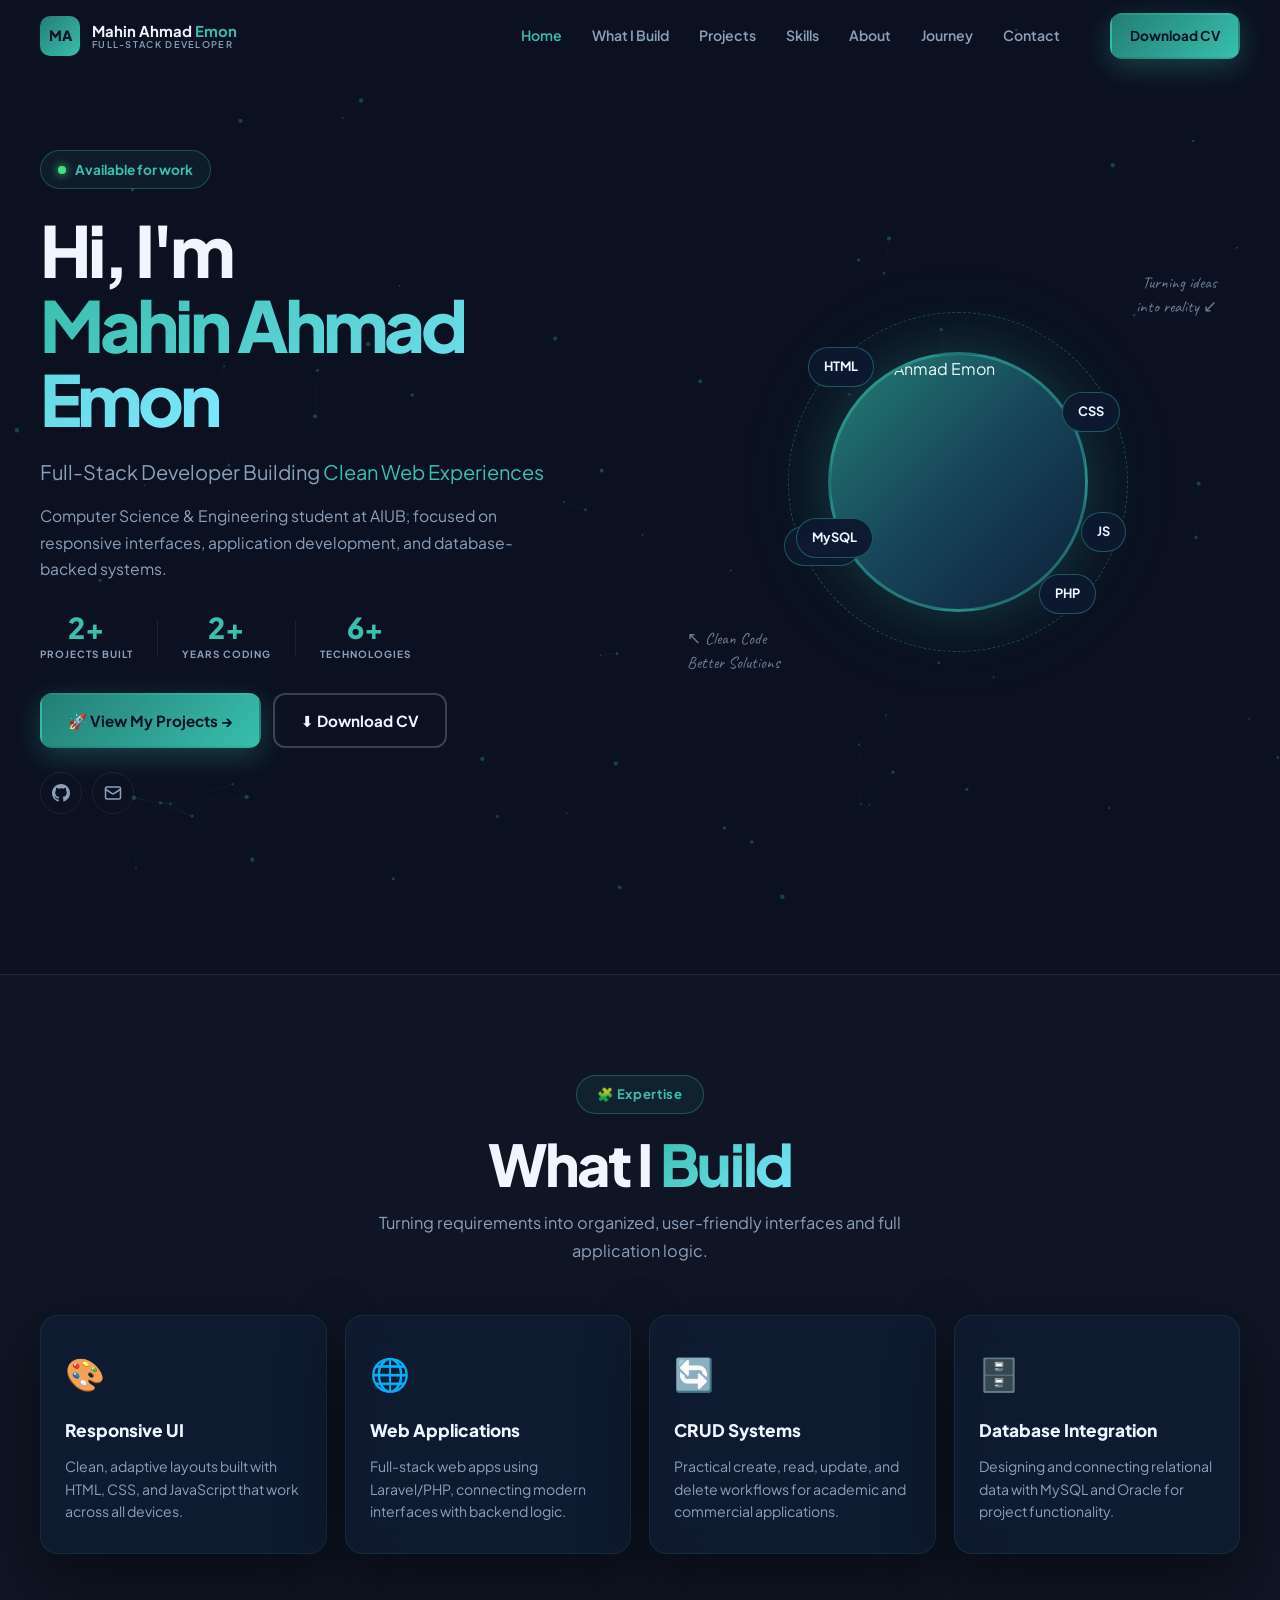
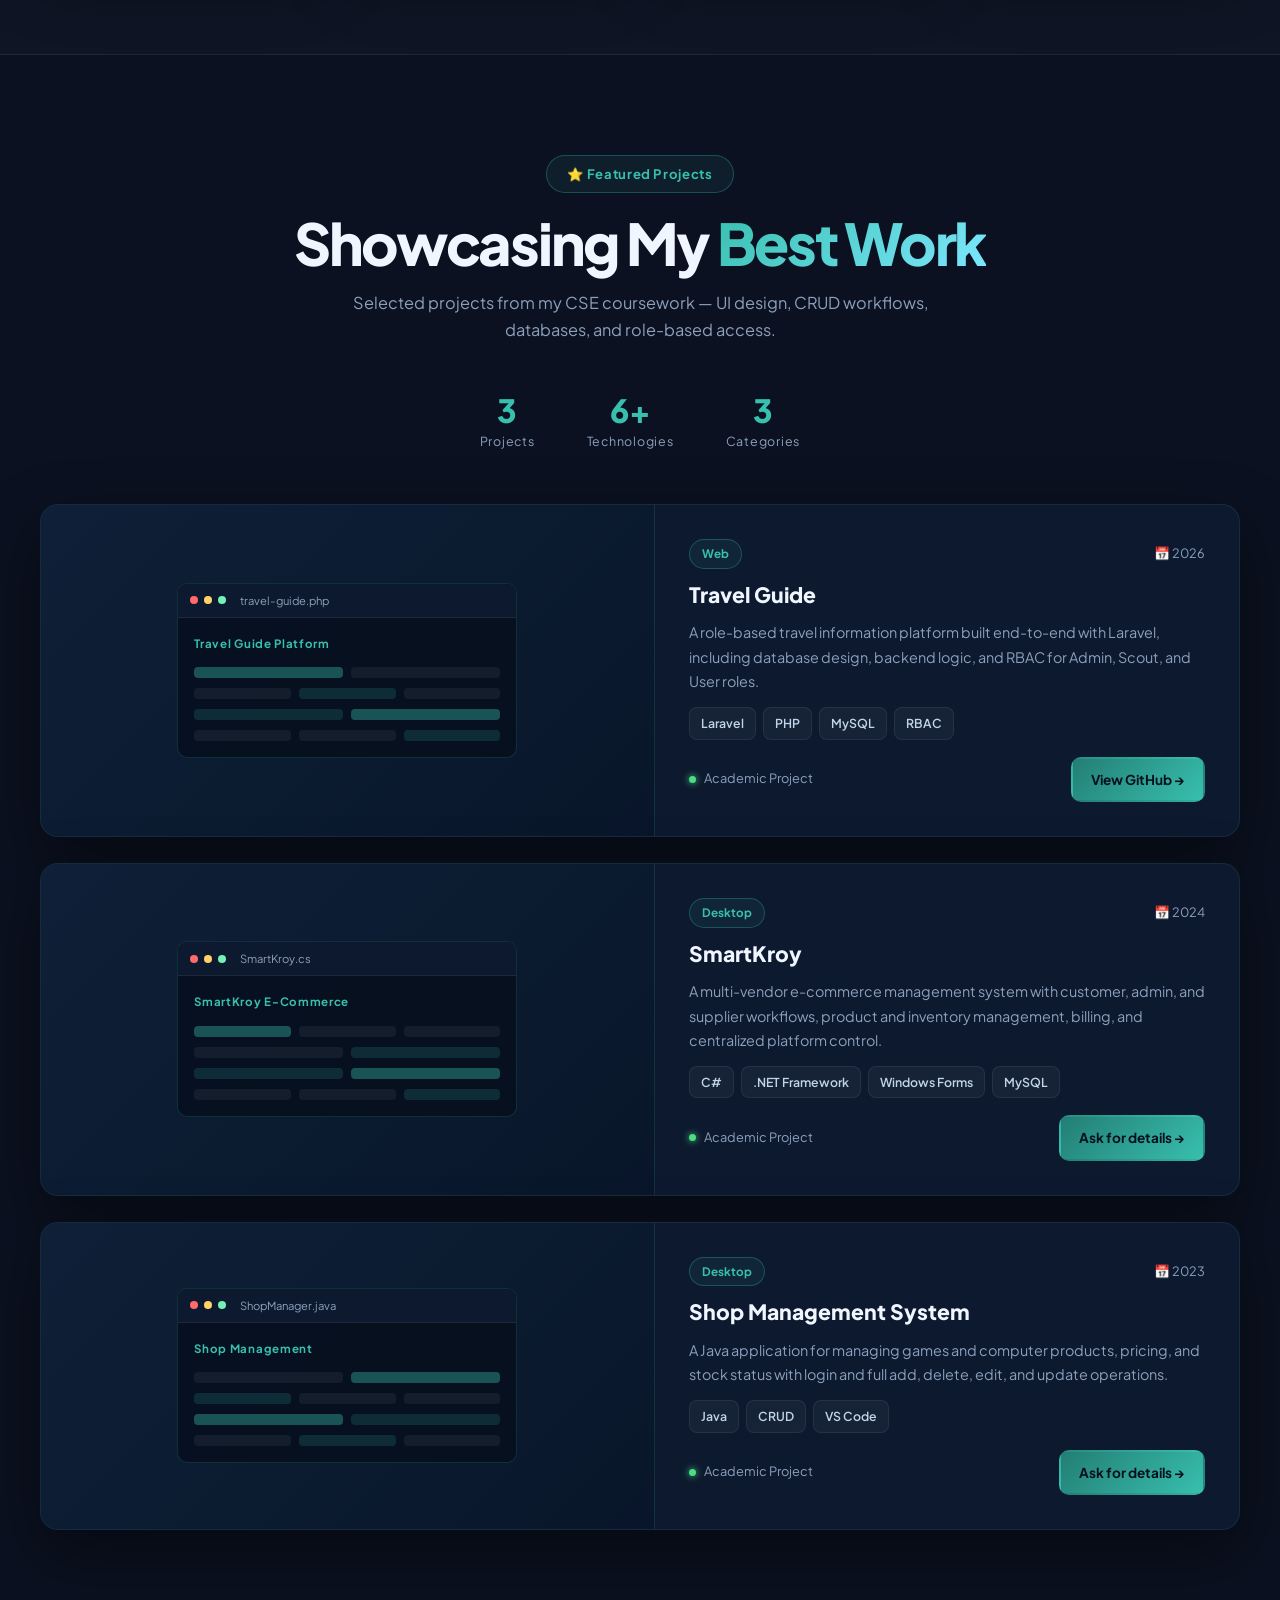
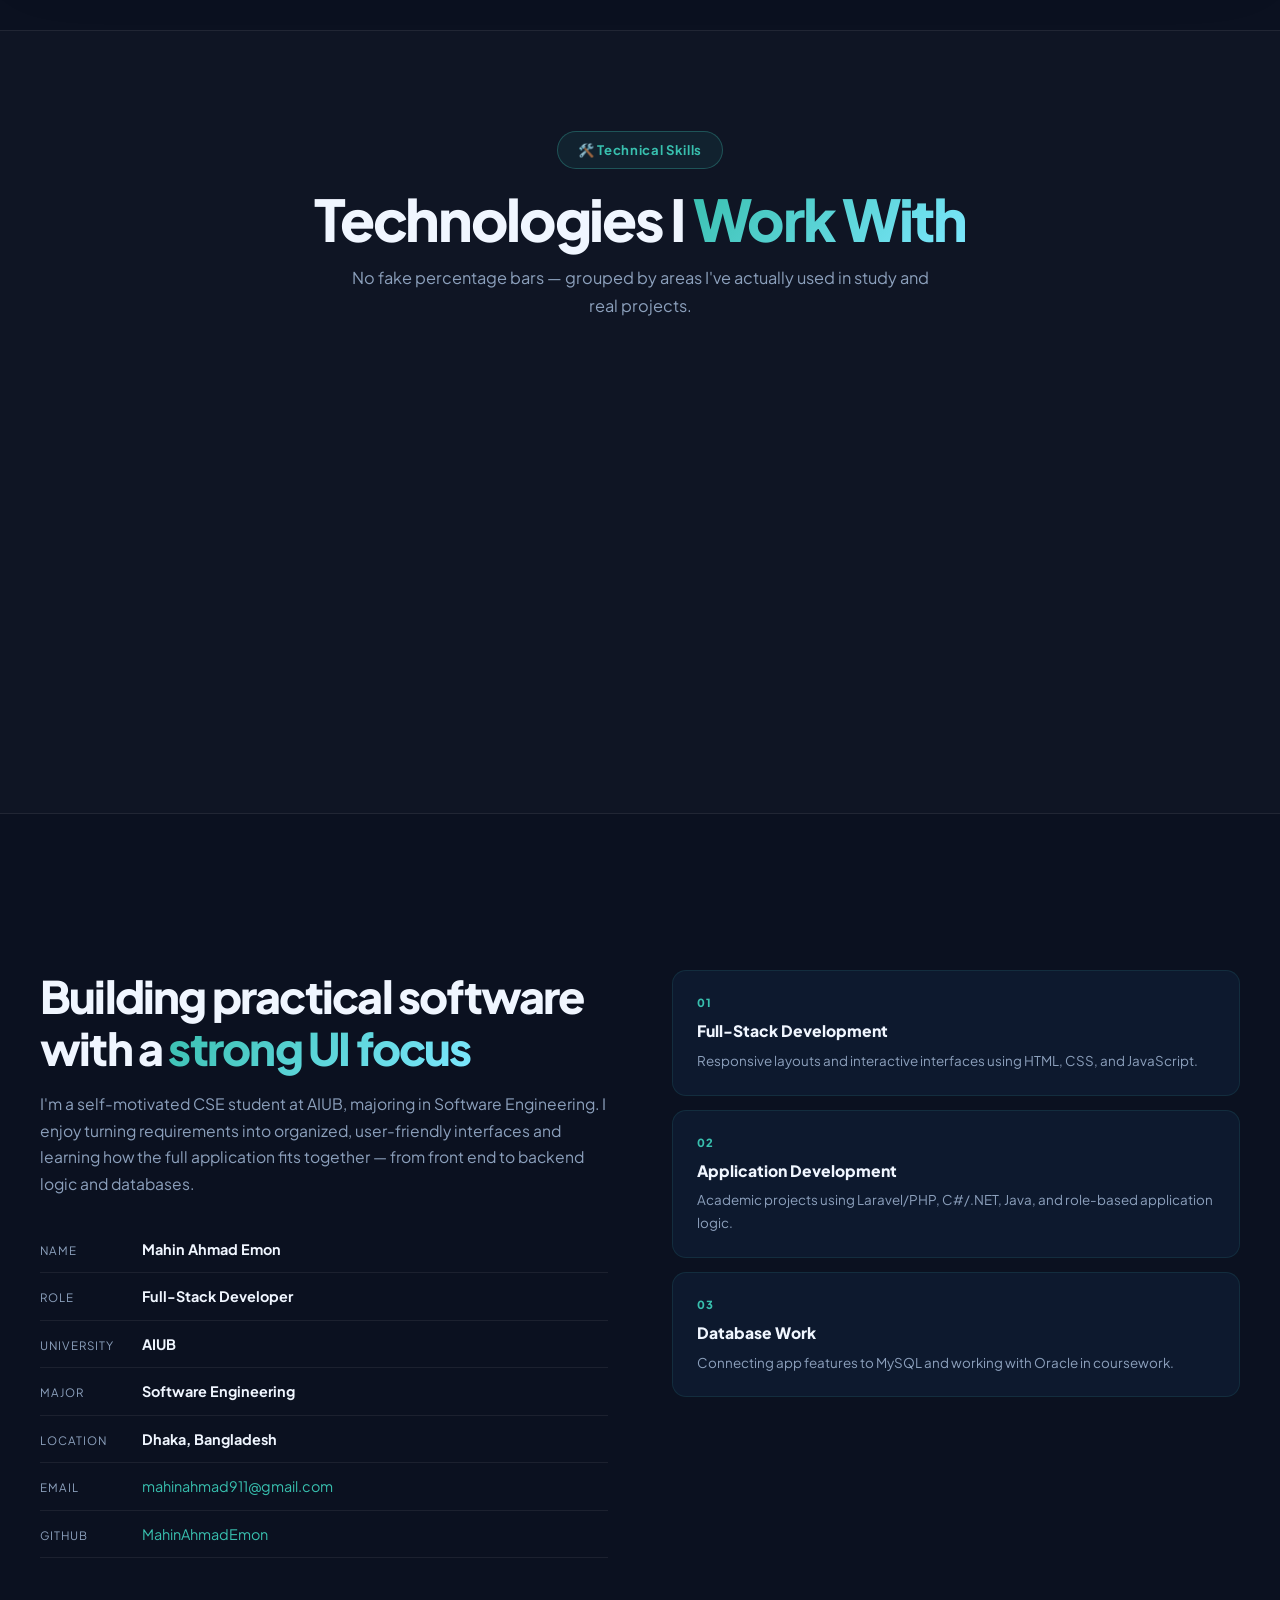
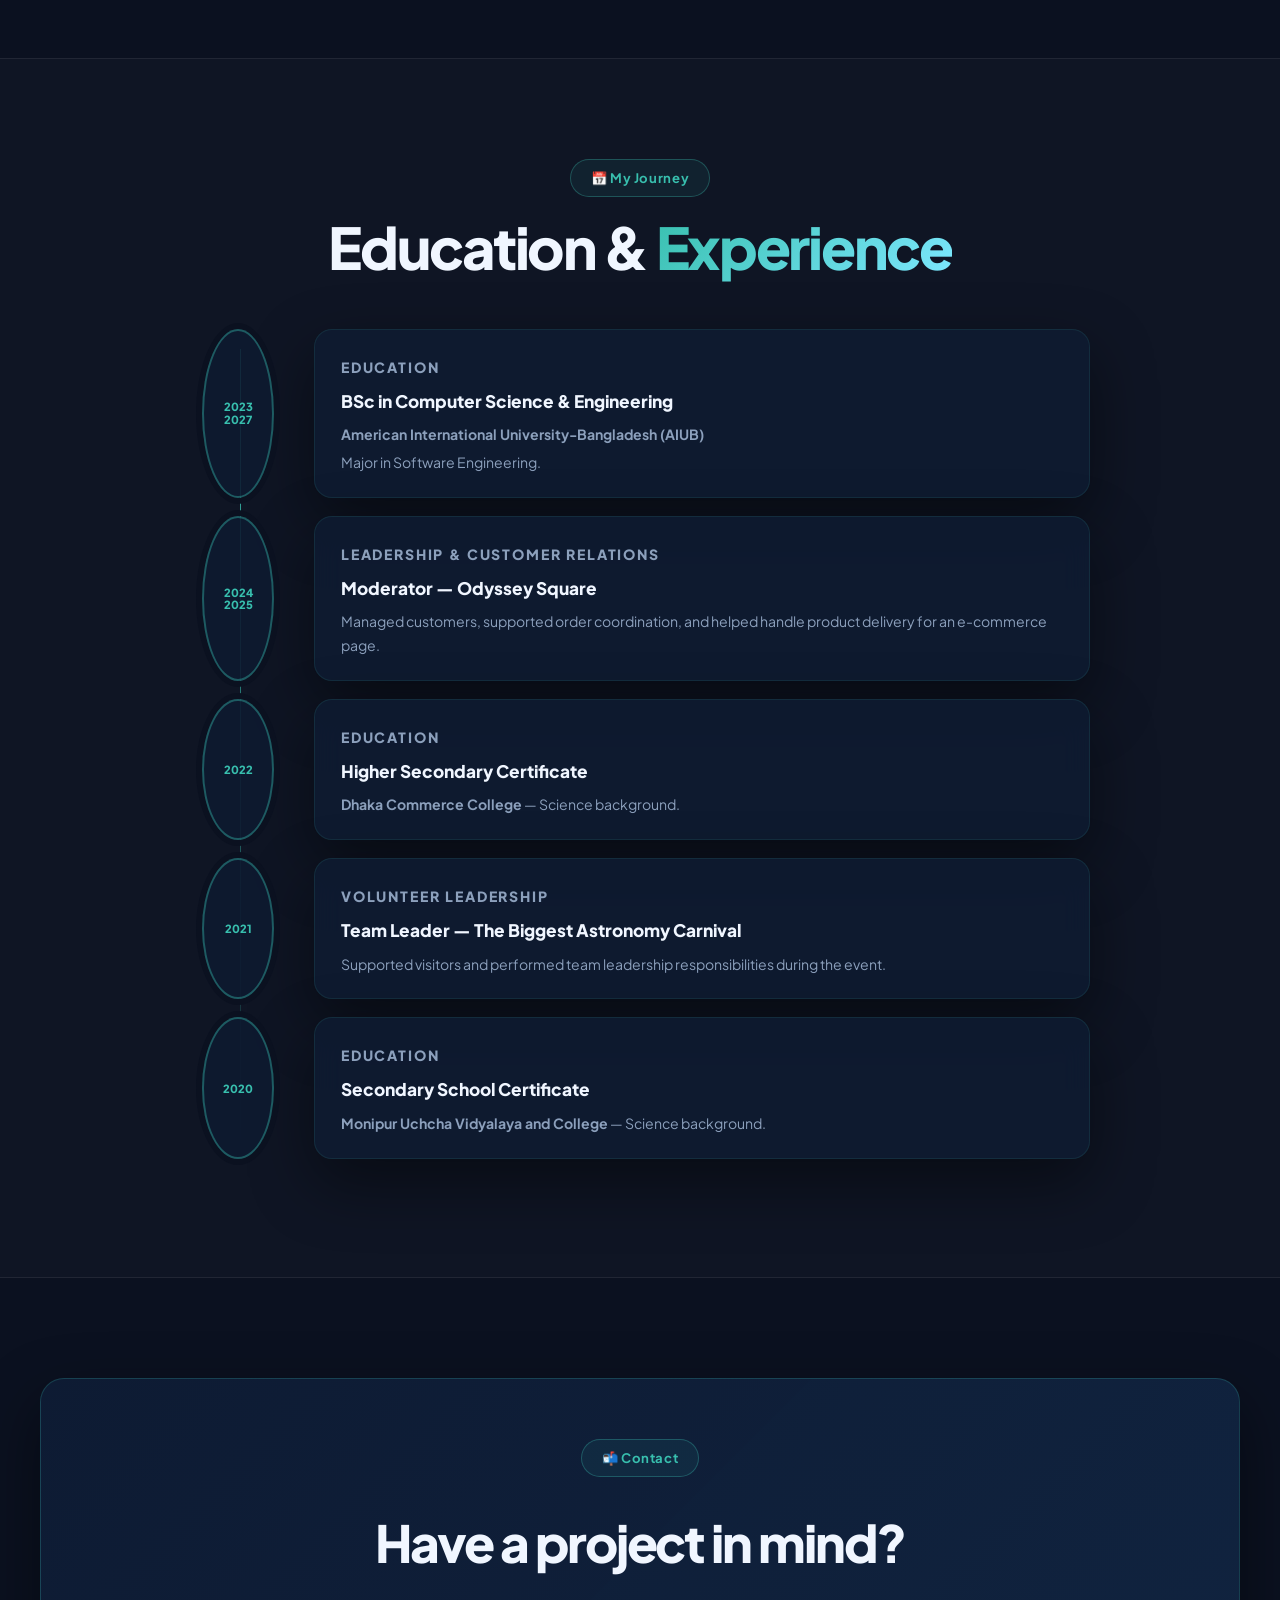
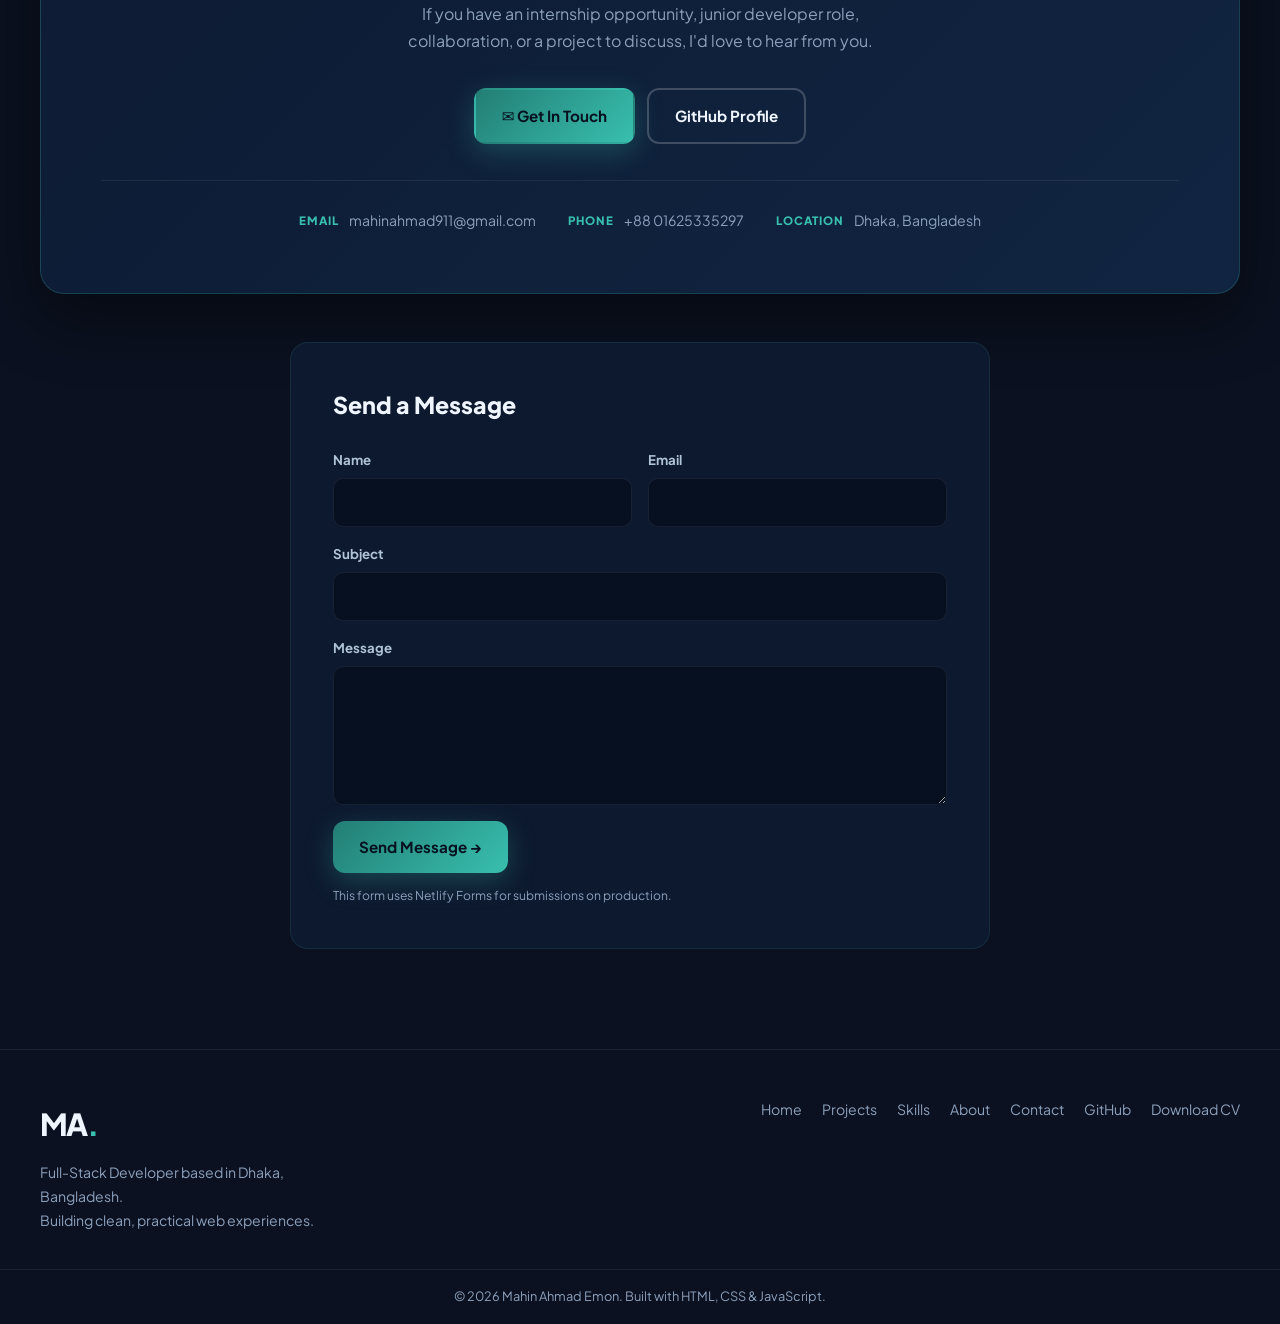
==== commit 730a0232: "Upadted CV" ====
--- a/index.html
+++ b/index.html
@@ -42,7 +42,7 @@
         <a href="#journey">Journey</a>
         <a href="#contact">Contact</a>
       </nav>
-      <a class="btn btn-small btn-primary nav-cta" href="assets/cv/Mahin_Ahmad_Emon_CV_OnePage.pdf" download>Download
+      <a class="btn btn-small btn-primary nav-cta" href="assets/cv/Mahin_Ahmad_Emon_CV.pdf" download>Download
         CV</a>
     </div>
   </header>
@@ -81,7 +81,7 @@
 
           <div class="hero-actions">
             <a class="btn btn-primary" href="#projects">🚀 View My Projects →</a>
-            <a class="btn btn-outline" href="assets/cv/Mahin_Ahmad_Emon_CV_OnePage.pdf" download>⬇ Download CV</a>
+            <a class="btn btn-outline" href="assets/cv/Mahin_Ahmad_Emon_CV.pdf" download>⬇ Download CV</a>
           </div>
 
           <div class="hero-socials">
@@ -495,7 +495,7 @@
         <a href="#about">About</a>
         <a href="#contact">Contact</a>
         <a href="https://github.com/MahinAhmadEmon" target="_blank" rel="noopener">GitHub</a>
-        <a href="assets/cv/Mahin_Ahmad_Emon_CV_OnePage.pdf" download>Download CV</a>
+        <a href="assets/cv/Mahin_Ahmad_Emon_CV.pdf" download>Download CV</a>
       </nav>
     </div>
     <div class="footer-bottom">
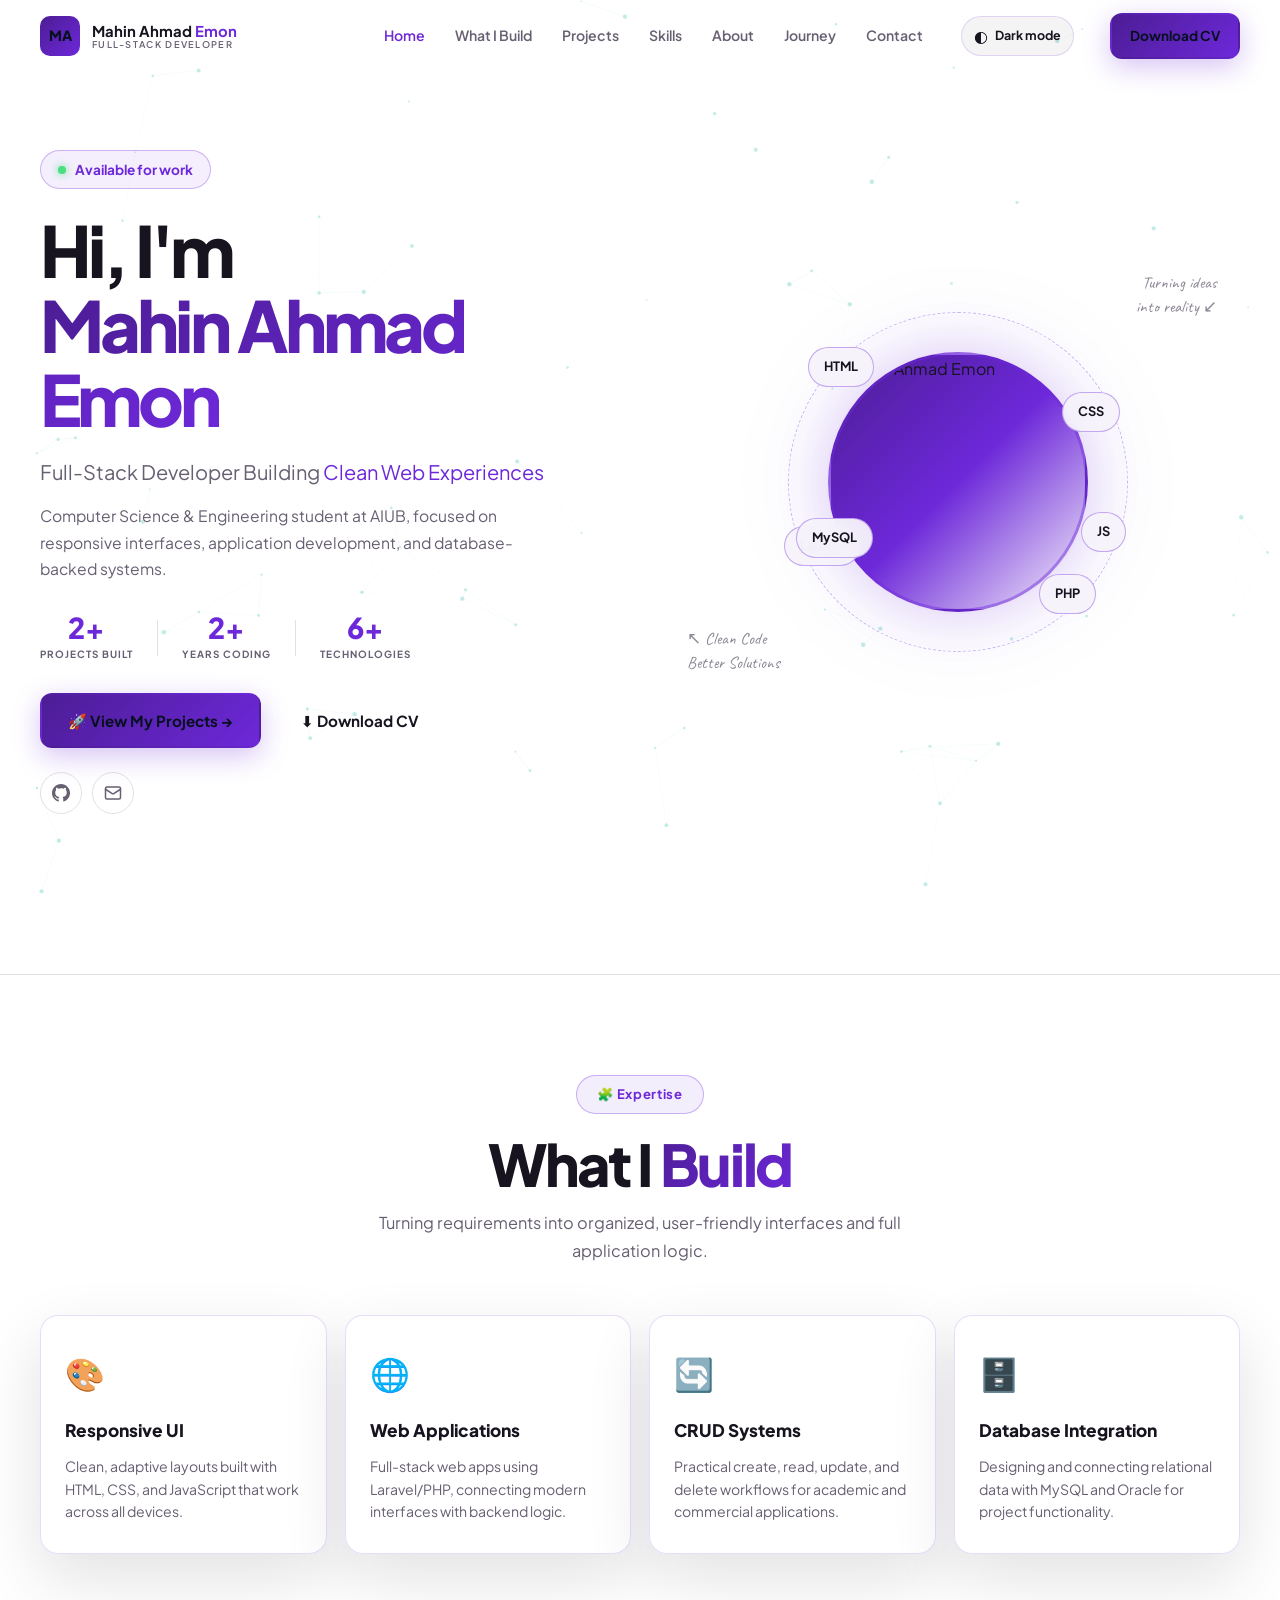
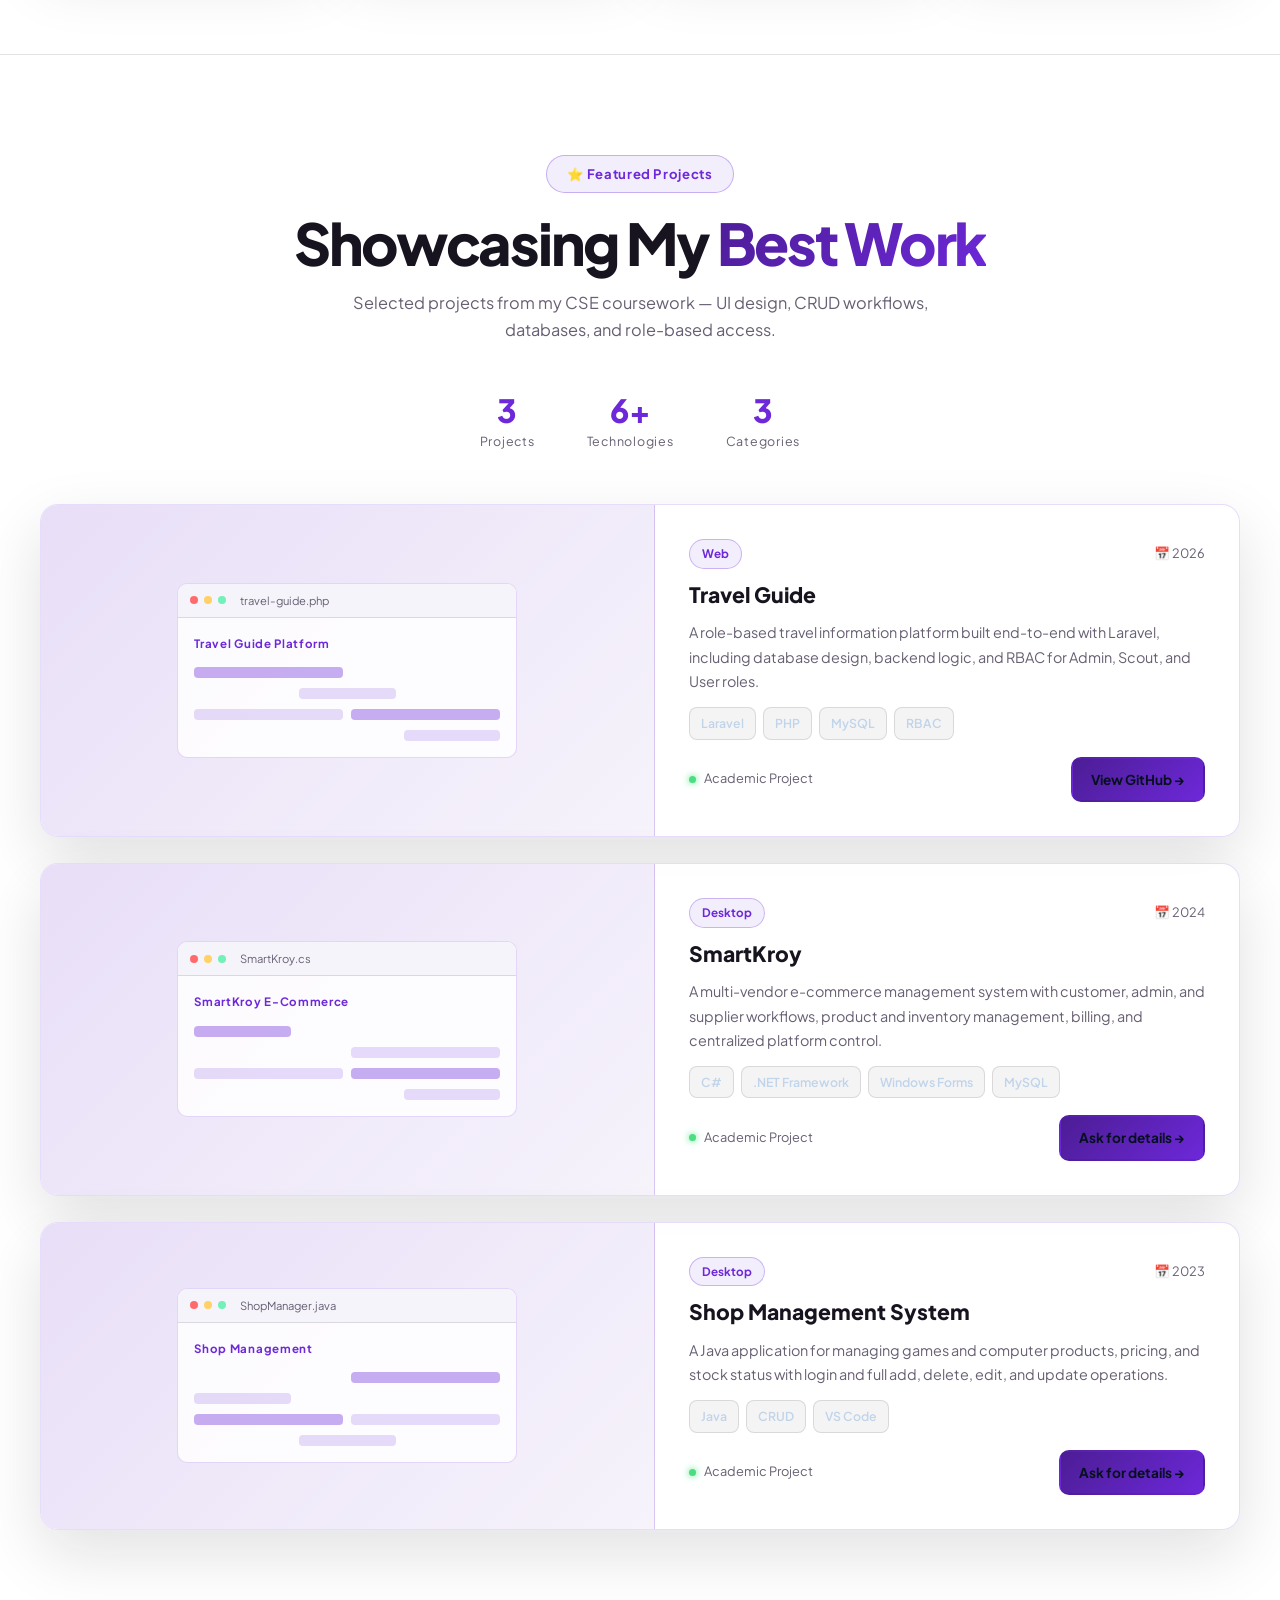
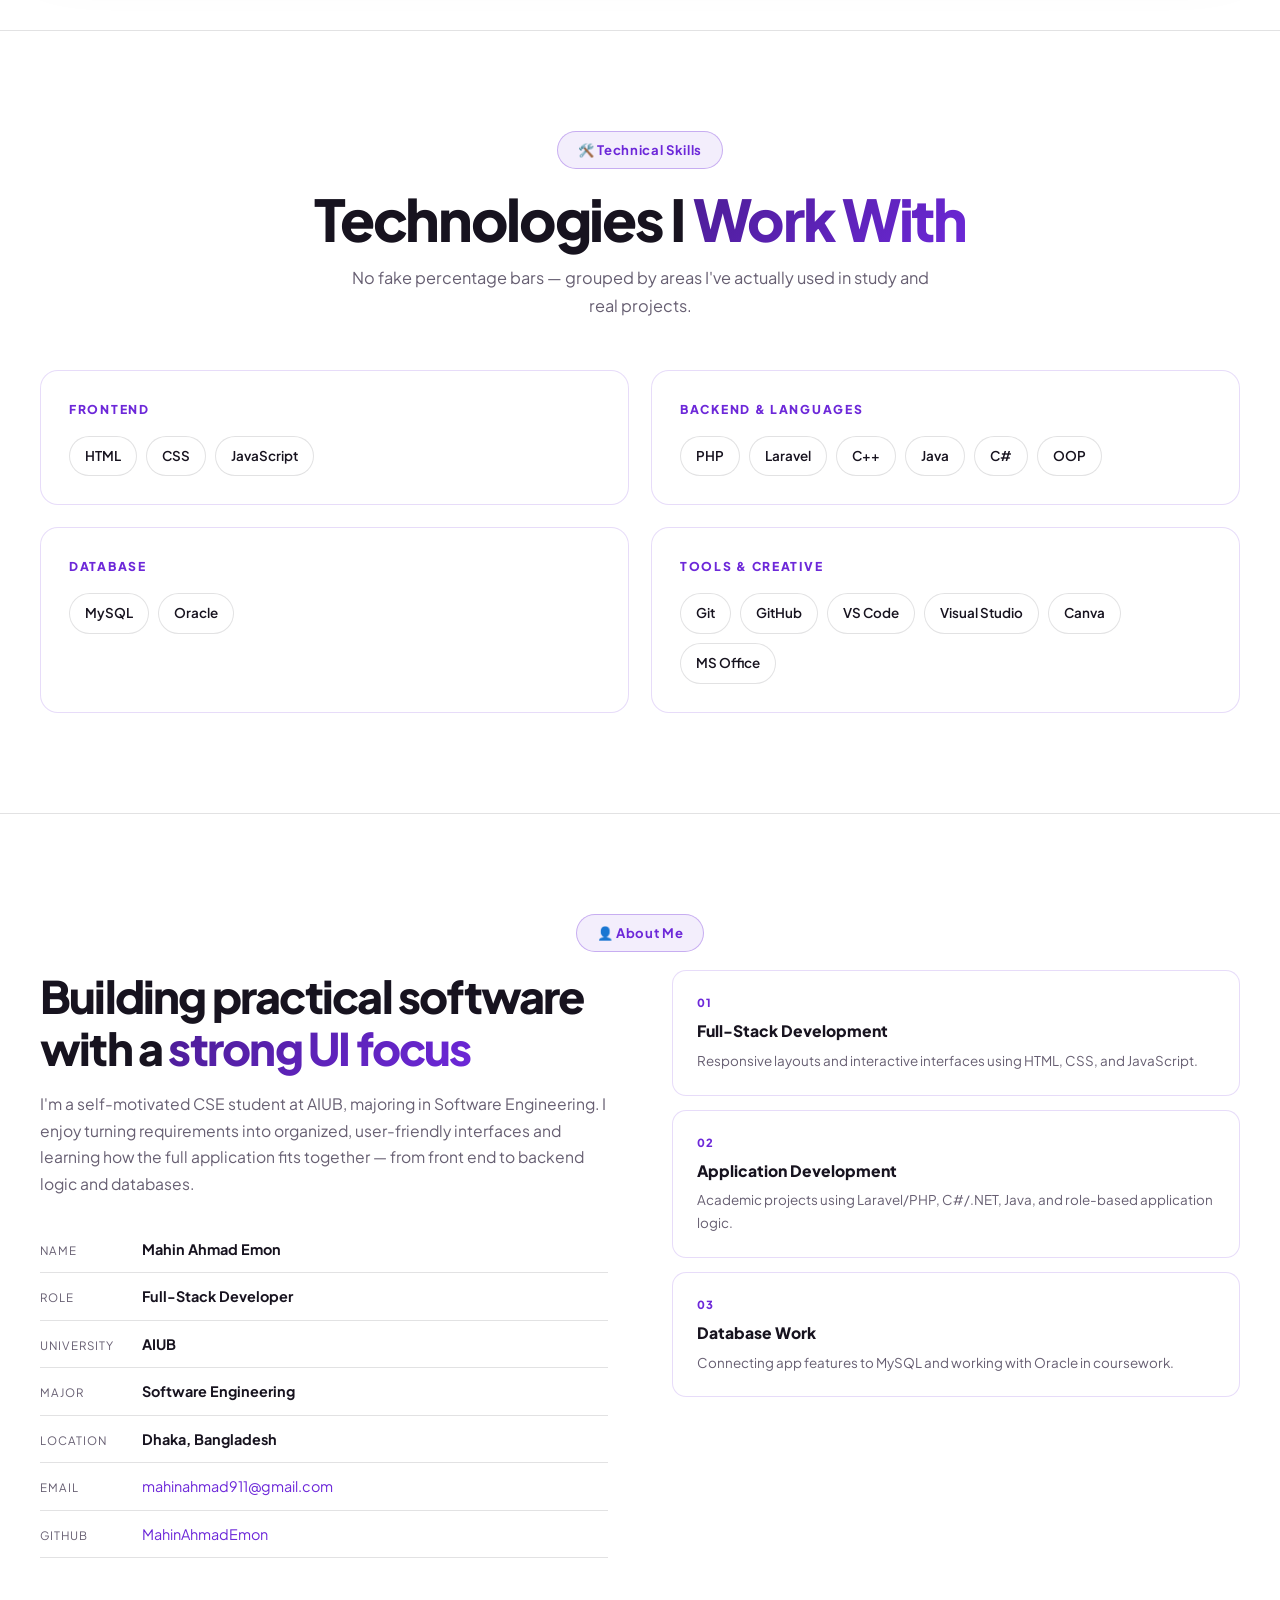
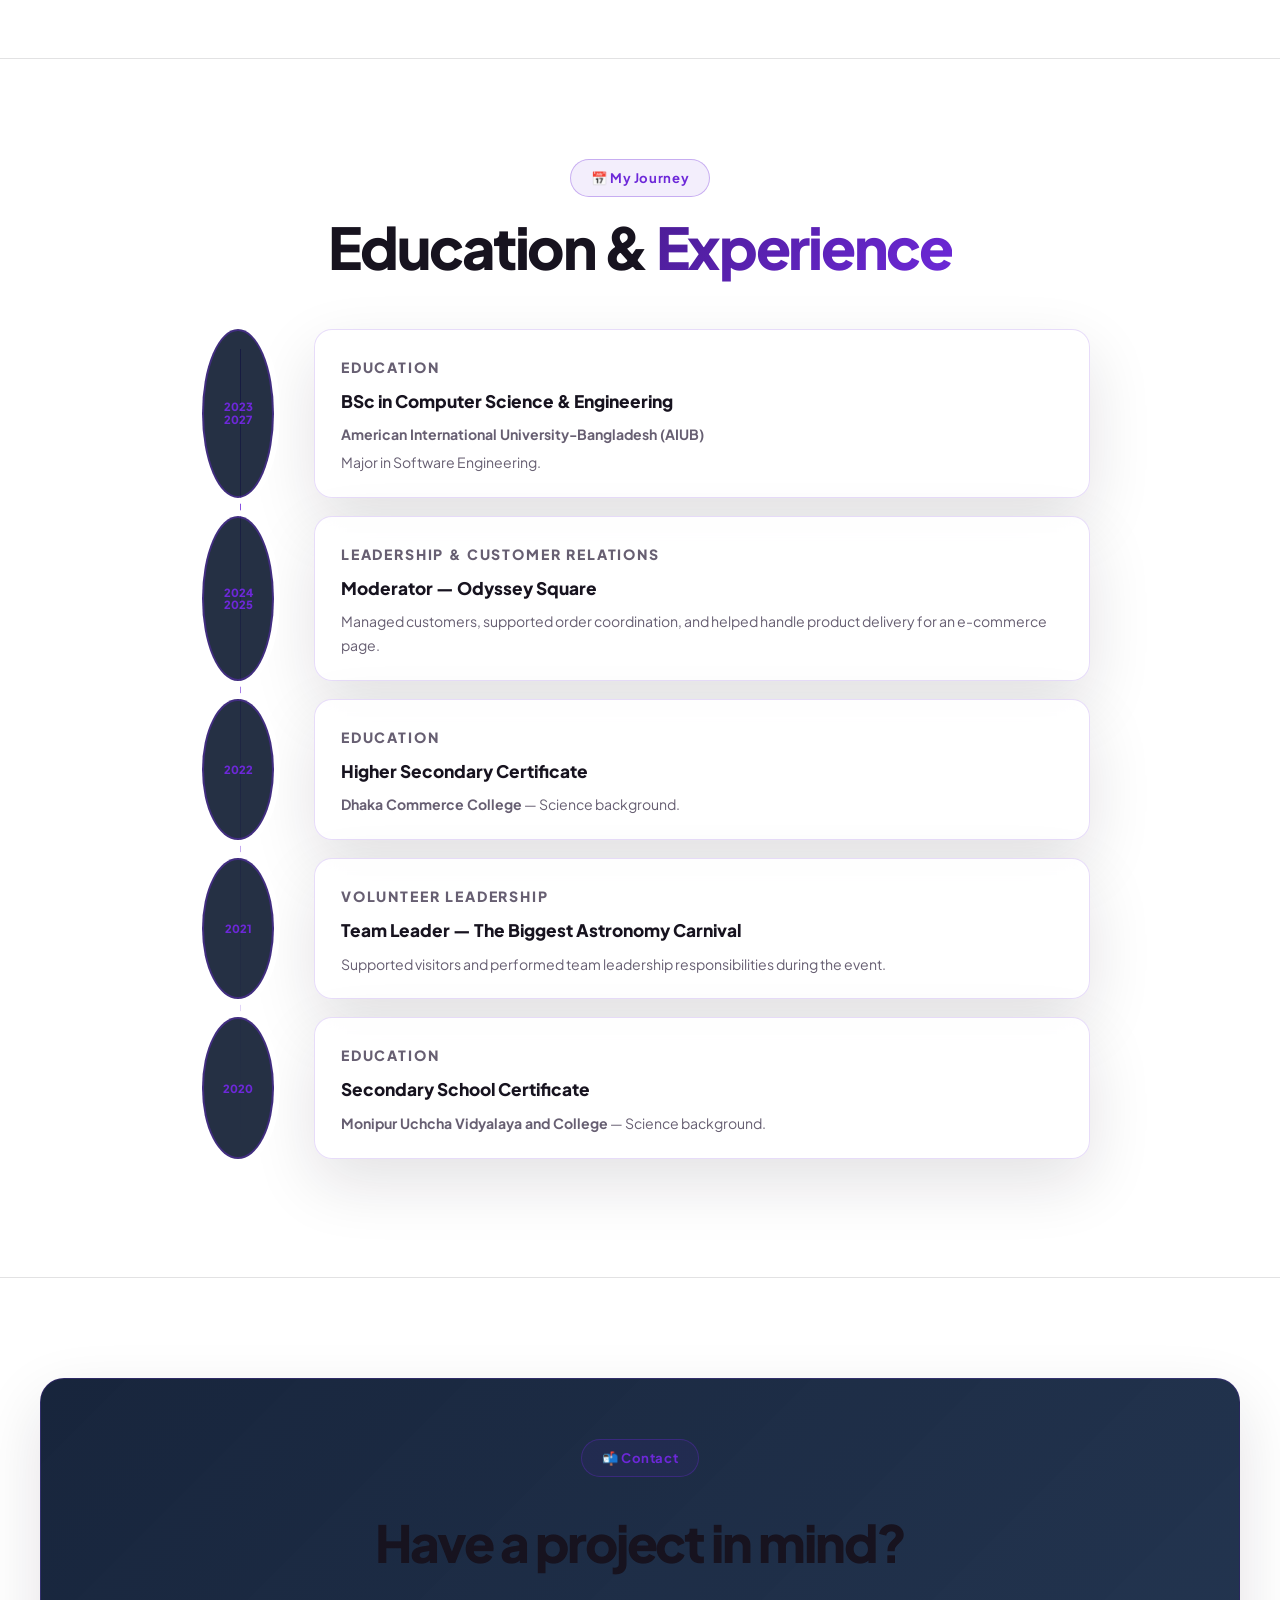
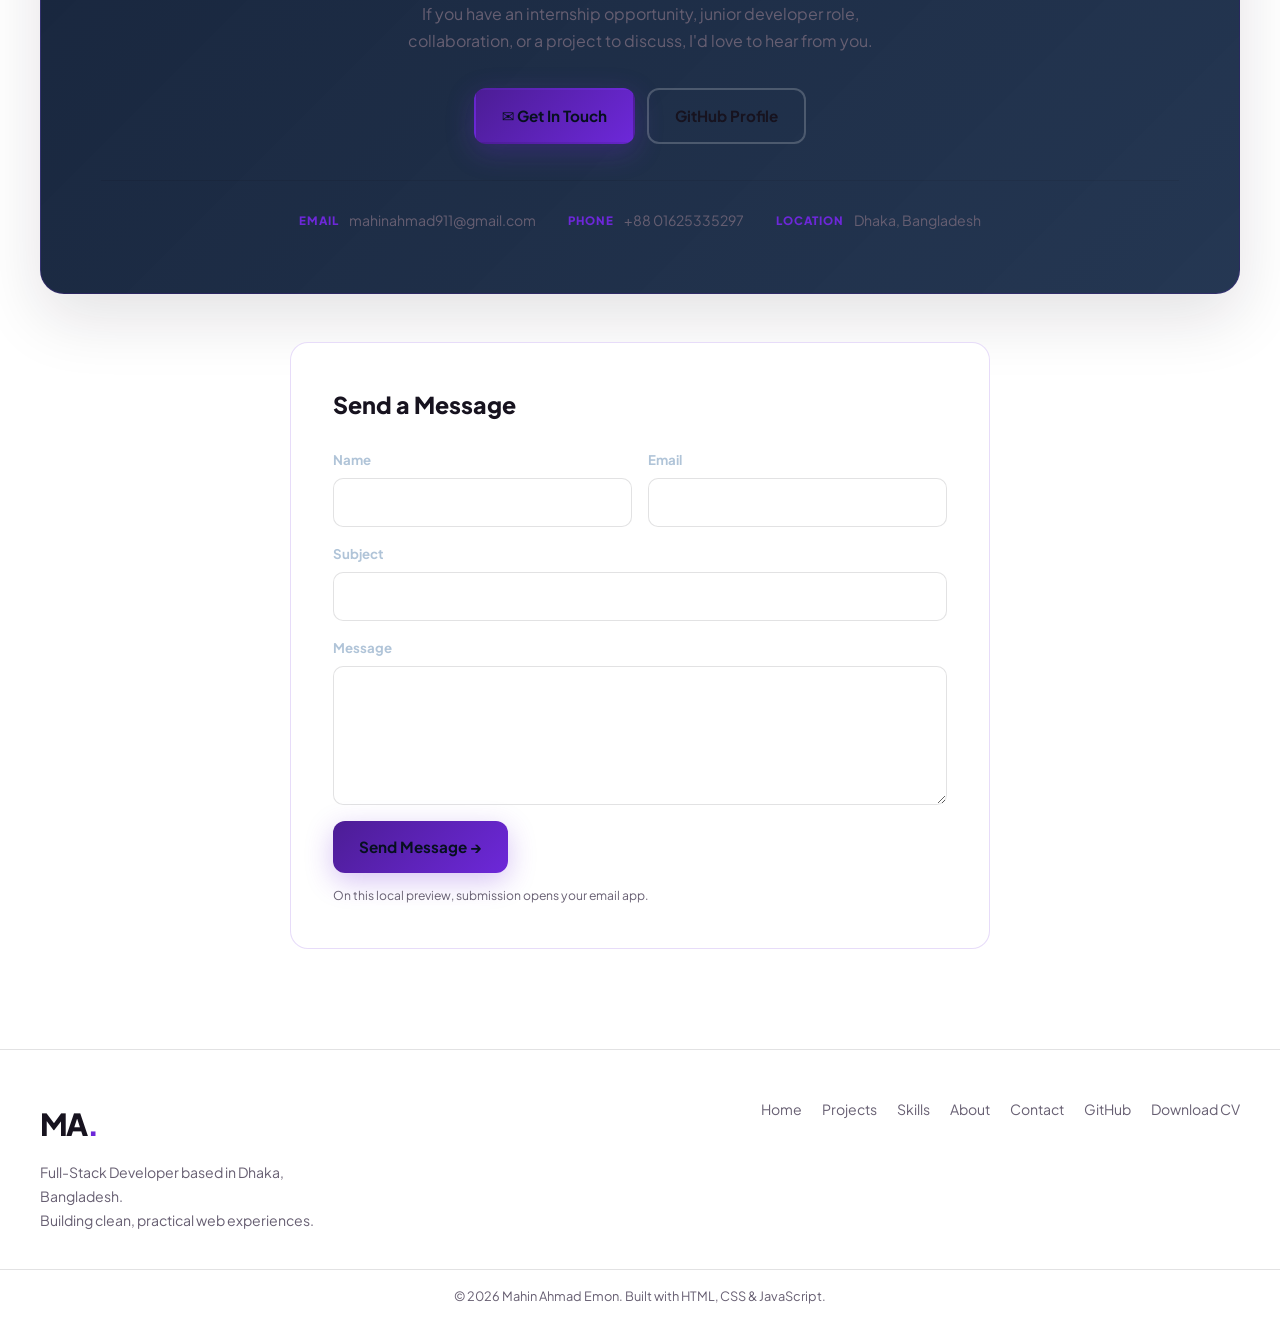
==== commit 01c98d9e: "Updated Color" ====
--- a/index.html
+++ b/index.html
@@ -6,7 +6,7 @@
   <meta name="viewport" content="width=device-width, initial-scale=1">
   <meta name="description"
     content="Portfolio of Mahin Ahmad Emon — Full-Stack Developer and Software Engineering student building responsive web interfaces and database-driven applications.">
-  <meta name="theme-color" content="#0B1120">
+  <meta name="theme-color" content="#ffffff">
   <title>Mahin Ahmad Emon | Full-Stack Developer</title>
   <link rel="preconnect" href="https://fonts.googleapis.com">
   <link rel="preconnect" href="https://fonts.gstatic.com" crossorigin>
@@ -42,6 +42,10 @@
         <a href="#journey">Journey</a>
         <a href="#contact">Contact</a>
       </nav>
+      <button class="theme-toggle" type="button" aria-label="Switch to dark mode" aria-pressed="false">
+        <span class="theme-icon" aria-hidden="true">◐</span>
+        <span class="theme-label">Dark mode</span>
+      </button>
       <a class="btn btn-small btn-primary nav-cta" href="assets/cv/Mahin_Ahmad_Emon_CV.pdf" download>Download
         CV</a>
     </div>
@@ -474,7 +478,7 @@
             <label>Subject<input type="text" name="subject" required></label>
             <label>Message<textarea name="message" rows="5" required></textarea></label>
             <button class="btn btn-primary" type="submit">Send Message →</button>
-            <p class="form-note">This form uses Netlify Forms for submissions on production.</p>
+            <p class="form-note" aria-live="polite">On this local preview, submission opens your email app.</p>
           </form>
         </div>
       </div>
--- a/style.css
+++ b/style.css
@@ -1,23 +1,42 @@
 /* ============================================================
-   style.css — Rijoan-inspired dark portfolio
+  style.css — purple portfolio theme
    ============================================================ */
 
 /* ── Tokens ── */
 :root {
-  --bg:         #0B1120;
-  --bg2:        #0f1829;
-  --card:       rgba(15, 28, 50, 0.85);
-  --card-b:     rgba(56, 191, 174, 0.12);
-  --card-bh:    rgba(56, 191, 174, 0.38);
-  --teal:       #38BFAE;
-  --teal-dk:    #237E75;
-  --teal-glow:  rgba(56, 191, 174, 0.18);
-  --text:       #f0f6ff;
-  --muted:      #8ca0bc;
-  --line:       rgba(255, 255, 255, 0.07);
+  --bg:         #ffffff;
+  --bg2:        #f6f3fb;
+  --card:       rgba(255, 255, 255, 0.9);
+  --card-b:     rgba(109, 40, 217, 0.16);
+  --card-bh:    rgba(109, 40, 217, 0.42);
+  --teal:       #6d28d9;
+  --teal-dk:    #4c1d95;
+  --teal-glow:  rgba(109, 40, 217, 0.18);
+  --text:       #17131f;
+  --muted:      #675f72;
+  --line:       rgba(23, 19, 31, 0.12);
+  --soft:       rgba(23, 19, 31, 0.045);
+  --input:      rgba(255, 255, 255, 0.9);
   --radius:     18px;
   --container:  1200px;
-  --shadow:     0 24px 64px rgba(0, 0, 0, 0.45);
+  --shadow:     0 24px 64px rgba(23, 19, 31, 0.12);
+}
+
+[data-theme="dark"] {
+  --bg:         #0d0a12;
+  --bg2:        #17111f;
+  --card:       rgba(27, 19, 39, 0.88);
+  --card-b:     rgba(167, 139, 250, 0.18);
+  --card-bh:    rgba(167, 139, 250, 0.46);
+  --teal:       #a78bfa;
+  --teal-dk:    #7c3aed;
+  --teal-glow:  rgba(167, 139, 250, 0.2);
+  --text:       #faf8ff;
+  --muted:      #b4a9c4;
+  --line:       rgba(255, 255, 255, 0.11);
+  --soft:       rgba(255, 255, 255, 0.055);
+  --input:      rgba(8, 5, 12, 0.72);
+  --shadow:     0 24px 64px rgba(0, 0, 0, 0.42);
 }
 
 /* ── Reset ── */
@@ -33,7 +52,7 @@
 a { color: inherit; text-decoration: none; }
 button, input, textarea { font: inherit; }
 img { max-width: 100%; }
-::selection { background: var(--teal); color: #06101e; }
+::selection { background: var(--teal); color: #ffffff; }
 
 /* ── Particle Canvas ── */
 #particle-canvas {
@@ -53,7 +72,7 @@
 
 /* ── Typography helpers ── */
 .gradient-text {
-  background: linear-gradient(135deg, var(--teal) 0%, #7de8ff 100%);
+  background: linear-gradient(135deg, var(--teal-dk) 0%, var(--teal) 100%);
   -webkit-background-clip: text;
   -webkit-text-fill-color: transparent;
   background-clip: text;
@@ -66,8 +85,8 @@
   display: inline-flex; align-items: center; gap: 7px;
   padding: 7px 20px;
   border-radius: 999px;
-  border: 1px solid rgba(56,191,174,0.32);
-  background: rgba(56,191,174,0.08);
+  border: 1px solid rgba(109,40,217,0.32);
+  background: rgba(109,40,217,0.08);
   color: var(--teal);
   font-size: 0.82rem; font-weight: 700; letter-spacing: 0.05em;
 }
@@ -105,9 +124,9 @@
 .btn-primary {
   background: linear-gradient(135deg, var(--teal-dk), var(--teal));
   color: #06101e;
-  box-shadow: 0 8px 28px rgba(56,191,174,0.28);
-}
-.btn-primary:hover { transform: translateY(-2px); box-shadow: 0 14px 38px rgba(56,191,174,0.4); }
+  box-shadow: 0 8px 28px rgba(109,40,217,0.28);
+}
+.btn-primary:hover { transform: translateY(-2px); box-shadow: 0 14px 38px rgba(109,40,217,0.4); }
 .btn-outline {
   background: transparent;
   color: var(--text);
@@ -125,7 +144,7 @@
   transition: all 0.2s ease;
   white-space: nowrap;
 }
-.btn-sm-teal:hover { transform: translateY(-2px); box-shadow: 0 8px 20px rgba(56,191,174,0.3); }
+.btn-sm-teal:hover { transform: translateY(-2px); box-shadow: 0 8px 20px rgba(109,40,217,0.3); }
 
 /* ============================================================
    HEADER
@@ -137,7 +156,7 @@
   transition: 0.3s ease;
 }
 .site-header.scrolled {
-  background: rgba(11,17,32,0.94);
+  background: color-mix(in srgb, var(--bg) 94%, transparent);
   backdrop-filter: blur(22px);
   -webkit-backdrop-filter: blur(22px);
   border-color: var(--card-b);
@@ -161,6 +180,15 @@
 .site-nav a.active { color: var(--teal); }
 .nav-toggle  { display: none; margin-left: auto; background: transparent; border: 0; padding: 8px; cursor: pointer; }
 .nav-toggle span { display: block; width: 24px; height: 2px; background: var(--text); margin: 5px 0; border-radius: 2px; transition: 0.2s; }
+.theme-toggle {
+  display: inline-flex; align-items: center; gap: 7px;
+  border: 1px solid var(--card-b); border-radius: 999px;
+  background: var(--soft); color: var(--text);
+  padding: 8px 12px; cursor: pointer; font-size: 0.78rem; font-weight: 700;
+  transition: 0.2s ease;
+}
+.theme-toggle:hover { border-color: var(--teal); color: var(--teal); }
+.theme-icon { font-size: 1rem; line-height: 1; }
 .nav-cta { margin-left: 12px; }
 
 /* ============================================================
@@ -180,8 +208,8 @@
   display: inline-flex; align-items: center; gap: 9px;
   padding: 7px 17px;
   border-radius: 999px;
-  border: 1px solid rgba(56,191,174,0.3);
-  background: rgba(56,191,174,0.07);
+  border: 1px solid rgba(109,40,217,0.3);
+  background: rgba(109,40,217,0.07);
   color: var(--teal);
   font-size: 0.85rem; font-weight: 700;
   margin-bottom: 24px;
@@ -241,17 +269,17 @@
 .avatar-ring {
   position: absolute; inset: -20px;
   border-radius: 50%;
-  border: 1px dashed rgba(56,191,174,0.35);
+  border: 1px dashed rgba(109,40,217,0.35);
   animation: spin-ring 14s linear infinite;
 }
 @keyframes spin-ring { to { transform: rotate(360deg); } }
 .avatar-circle {
   width: 260px; height: 260px;
   border-radius: 50%;
-  background: linear-gradient(135deg, var(--teal-dk) 0%, #174559 50%, #0d1f38 100%);
+  background: linear-gradient(135deg, var(--teal-dk) 0%, var(--teal) 50%, var(--bg2) 100%);
   display: grid; place-items: center;
-  border: 3px solid rgba(56,191,174,0.45);
-  box-shadow: 0 0 60px rgba(56,191,174,0.22), 0 0 120px rgba(56,191,174,0.08);
+  border: 3px solid rgba(109,40,217,0.45);
+  box-shadow: 0 0 60px rgba(109,40,217,0.22), 0 0 120px rgba(109,40,217,0.08);
   overflow: hidden;
 }
 .avatar-circle img {
@@ -268,8 +296,8 @@
   padding: 8px 15px;
   border-radius: 999px;
   font-size: 0.8rem; font-weight: 700;
-  background: rgba(13,25,48,0.95);
-  border: 1px solid rgba(56,191,174,0.38);
+  background: color-mix(in srgb, var(--bg2) 95%, transparent);
+  border: 1px solid rgba(109,40,217,0.38);
   color: var(--text);
   backdrop-filter: blur(10px);
   white-space: nowrap;
@@ -318,21 +346,21 @@
 
 /* Stylised preview panel */
 .project-preview {
-  background: linear-gradient(135deg, rgba(14,32,56,0.95), rgba(9,22,42,0.98));
+  background: linear-gradient(135deg, color-mix(in srgb, var(--teal) 10%, var(--bg2)), var(--bg2));
   border-right: 1px solid var(--card-b);
   padding: 28px;
   display: flex; align-items: center; justify-content: center;
 }
 .project-preview-inner {
   width: 100%; max-width: 340px;
-  background: rgba(5,14,28,0.8);
+  background: color-mix(in srgb, var(--bg) 84%, transparent);
   border-radius: 10px;
-  border: 1px solid rgba(56,191,174,0.18);
+  border: 1px solid rgba(109,40,217,0.18);
   overflow: hidden;
 }
 .preview-bar {
   height: 34px;
-  background: rgba(14,26,48,0.9);
+  background: color-mix(in srgb, var(--bg2) 90%, transparent);
   border-bottom: 1px solid var(--line);
   display: flex; align-items: center; gap: 6px;
   padding: 0 12px;
@@ -346,16 +374,16 @@
 .preview-header  { font-size: 0.72rem; font-weight: 700; color: var(--teal); letter-spacing: 0.06em; margin-bottom: 4px; }
 .preview-row     { display: flex; gap: 8px; }
 .pb      { height: 11px; border-radius: 4px; background: rgba(255,255,255,0.055); flex: 1; }
-.pb.accent { background: rgba(56,191,174,0.38); }
-.pb.soft   { background: rgba(56,191,174,0.16); }
+.pb.accent { background: rgba(109,40,217,0.38); }
+.pb.soft   { background: rgba(109,40,217,0.16); }
 
 /* Project meta */
 .project-meta { padding: 34px; display: flex; flex-direction: column; gap: 13px; }
 .project-meta-top { display: flex; align-items: center; justify-content: space-between; }
 .proj-badge {
   padding: 4px 12px; border-radius: 999px;
-  border: 1px solid rgba(56,191,174,0.3);
-  background: rgba(56,191,174,0.08);
+  border: 1px solid rgba(109,40,217,0.3);
+  background: rgba(109,40,217,0.08);
   color: var(--teal); font-size: 0.73rem; font-weight: 700;
 }
 .proj-date  { color: var(--muted); font-size: 0.8rem; }
@@ -365,7 +393,7 @@
 .project-tags span {
   padding: 5px 11px; border-radius: 8px;
   border: 1px solid var(--line);
-  background: rgba(255,255,255,0.04);
+  background: var(--soft);
   color: #c0d4ea; font-size: 0.77rem; font-weight: 600;
 }
 .project-footer { display: flex; align-items: center; justify-content: space-between; margin-top: 4px; }
@@ -391,7 +419,7 @@
   color: var(--text); font-size: 0.84rem; font-weight: 600;
   transition: all 0.2s ease; cursor: default;
 }
-.chip:hover { border-color: var(--teal); color: var(--teal); background: rgba(56,191,174,0.07); }
+.chip:hover { border-color: var(--teal); color: var(--teal); background: rgba(109,40,217,0.07); }
 
 /* ============================================================
    ABOUT
@@ -421,7 +449,7 @@
 .timeline::before {
   content: ""; position: absolute; left: 50px; top: 20px; bottom: 20px;
   width: 1px;
-  background: linear-gradient(to bottom, var(--teal), rgba(56,191,174,0.04));
+  background: linear-gradient(to bottom, var(--teal), rgba(109,40,217,0.04));
 }
 .timeline-item { display: grid; grid-template-columns: 100px 1fr; gap: 24px; margin-bottom: 18px; }
 .tl-marker {
@@ -430,7 +458,7 @@
   width: 72px; min-height: 72px; margin-left: 12px;
   border-radius: 50%;
   background: rgba(14,26,48,0.9);
-  border: 2px solid rgba(56,191,174,0.4);
+  border: 2px solid rgba(109,40,217,0.4);
   color: var(--teal); text-align: center;
   font-weight: 900; font-size: 0.7rem; line-height: 1.15;
   box-shadow: 0 0 0 6px var(--bg);
@@ -445,7 +473,7 @@
    ============================================================ */
 .contact-cta-card {
   background: linear-gradient(135deg, rgba(14,28,52,0.96), rgba(18,38,68,0.92));
-  border: 1px solid rgba(56,191,174,0.22);
+  border: 1px solid rgba(109,40,217,0.22);
   border-radius: 24px;
   padding: 60px;
   text-align: center;
@@ -476,14 +504,14 @@
 .contact-form input, .contact-form textarea {
   width: 100%; padding: 12px 14px;
   border: 1px solid var(--line);
-  background: rgba(4,13,28,0.65);
+  background: var(--input);
   color: var(--text); border-radius: 10px;
   outline: none; resize: vertical;
   transition: border-color 0.2s, box-shadow 0.2s;
 }
 .contact-form input:focus, .contact-form textarea:focus {
   border-color: var(--teal);
-  box-shadow: 0 0 0 3px rgba(56,191,174,0.1);
+  box-shadow: 0 0 0 3px rgba(109,40,217,0.1);
 }
 .contact-form .btn { justify-self: start; border-width: 0; }
 .form-note  { color: var(--muted); font-size: 0.76rem; margin-top: -4px; }
@@ -542,11 +570,12 @@
 @media (max-width: 768px) {
   .section { padding: 70px 0; }
   .nav-cta, .brand-text { display: none; }
+  .theme-label { display: none; }
   .nav-toggle { display: block; }
   .site-nav {
     position: fixed; left: 14px; right: 14px; top: 68px;
     display: grid; gap: 4px; padding: 12px;
-    background: rgba(10,17,34,0.98);
+    background: color-mix(in srgb, var(--bg) 98%, transparent);
     border: 1px solid var(--card-b);
     border-radius: 16px; box-shadow: var(--shadow);
     opacity: 0; pointer-events: none;
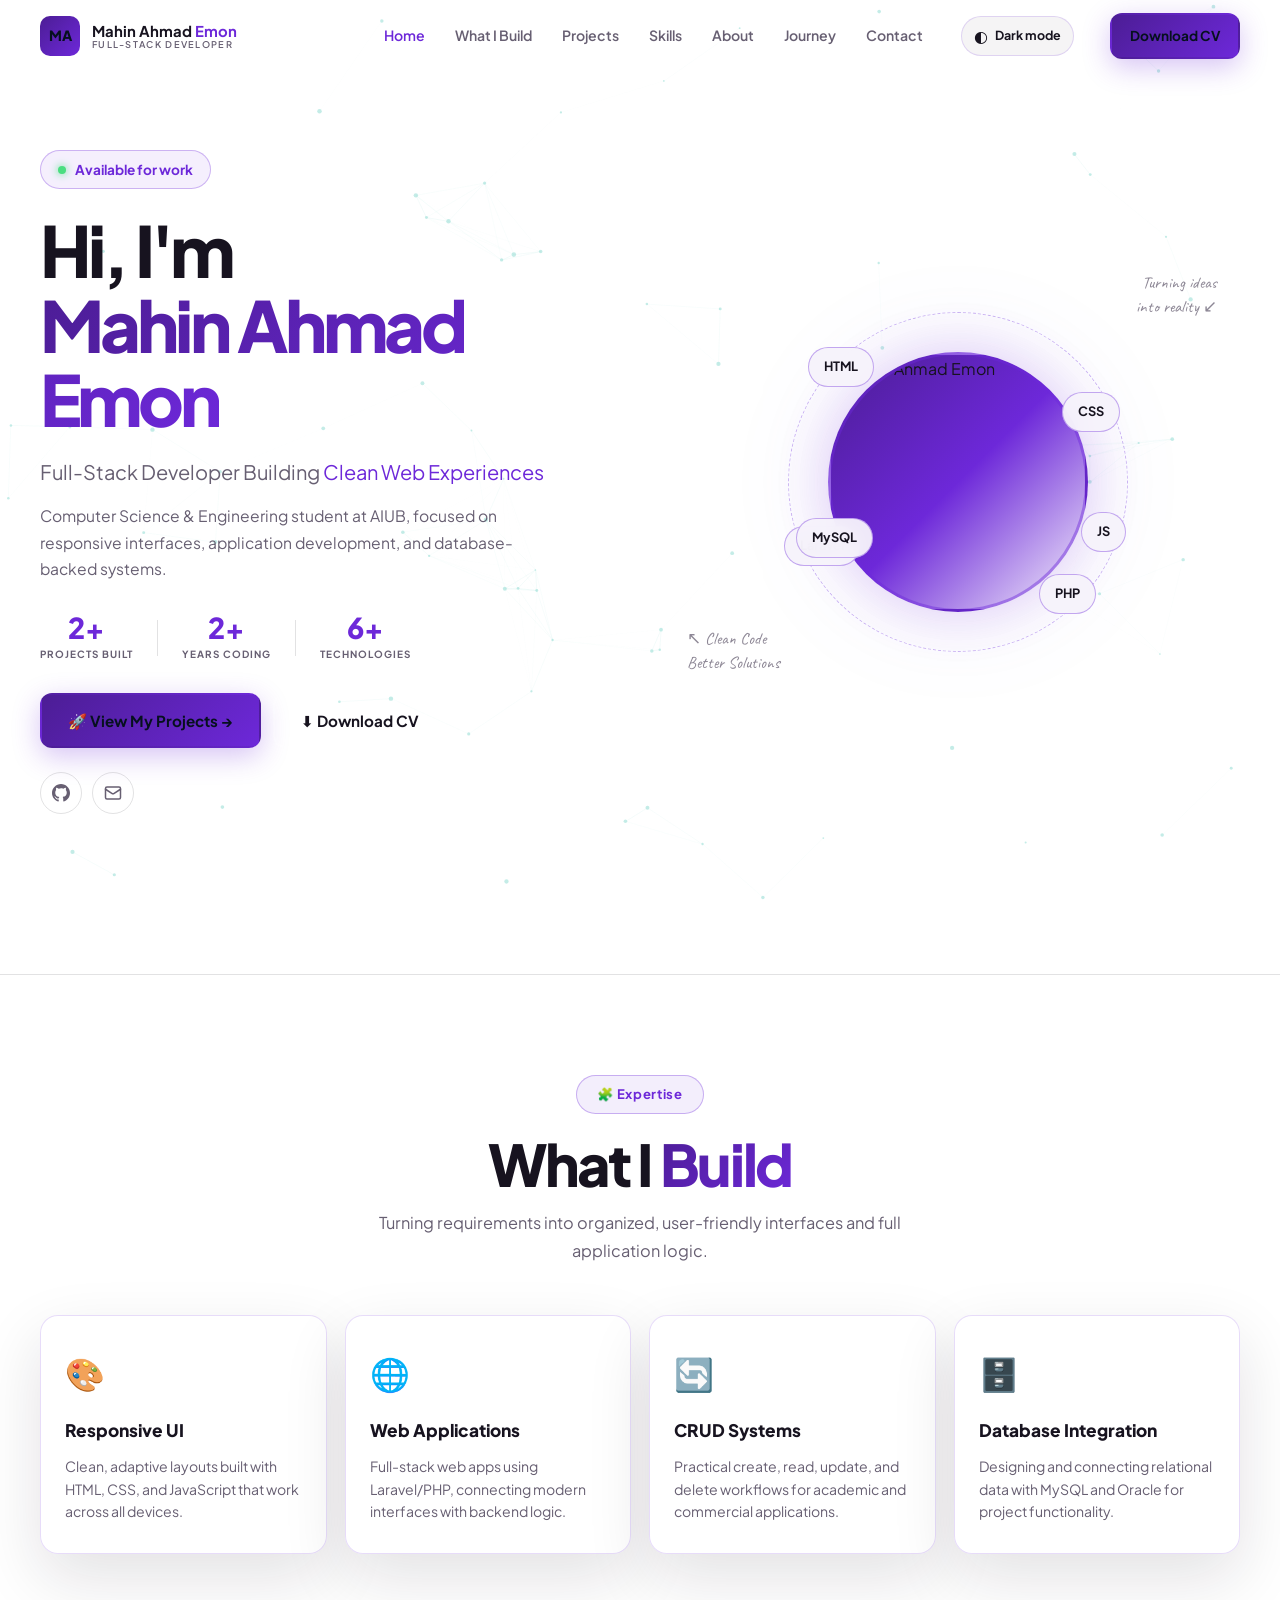
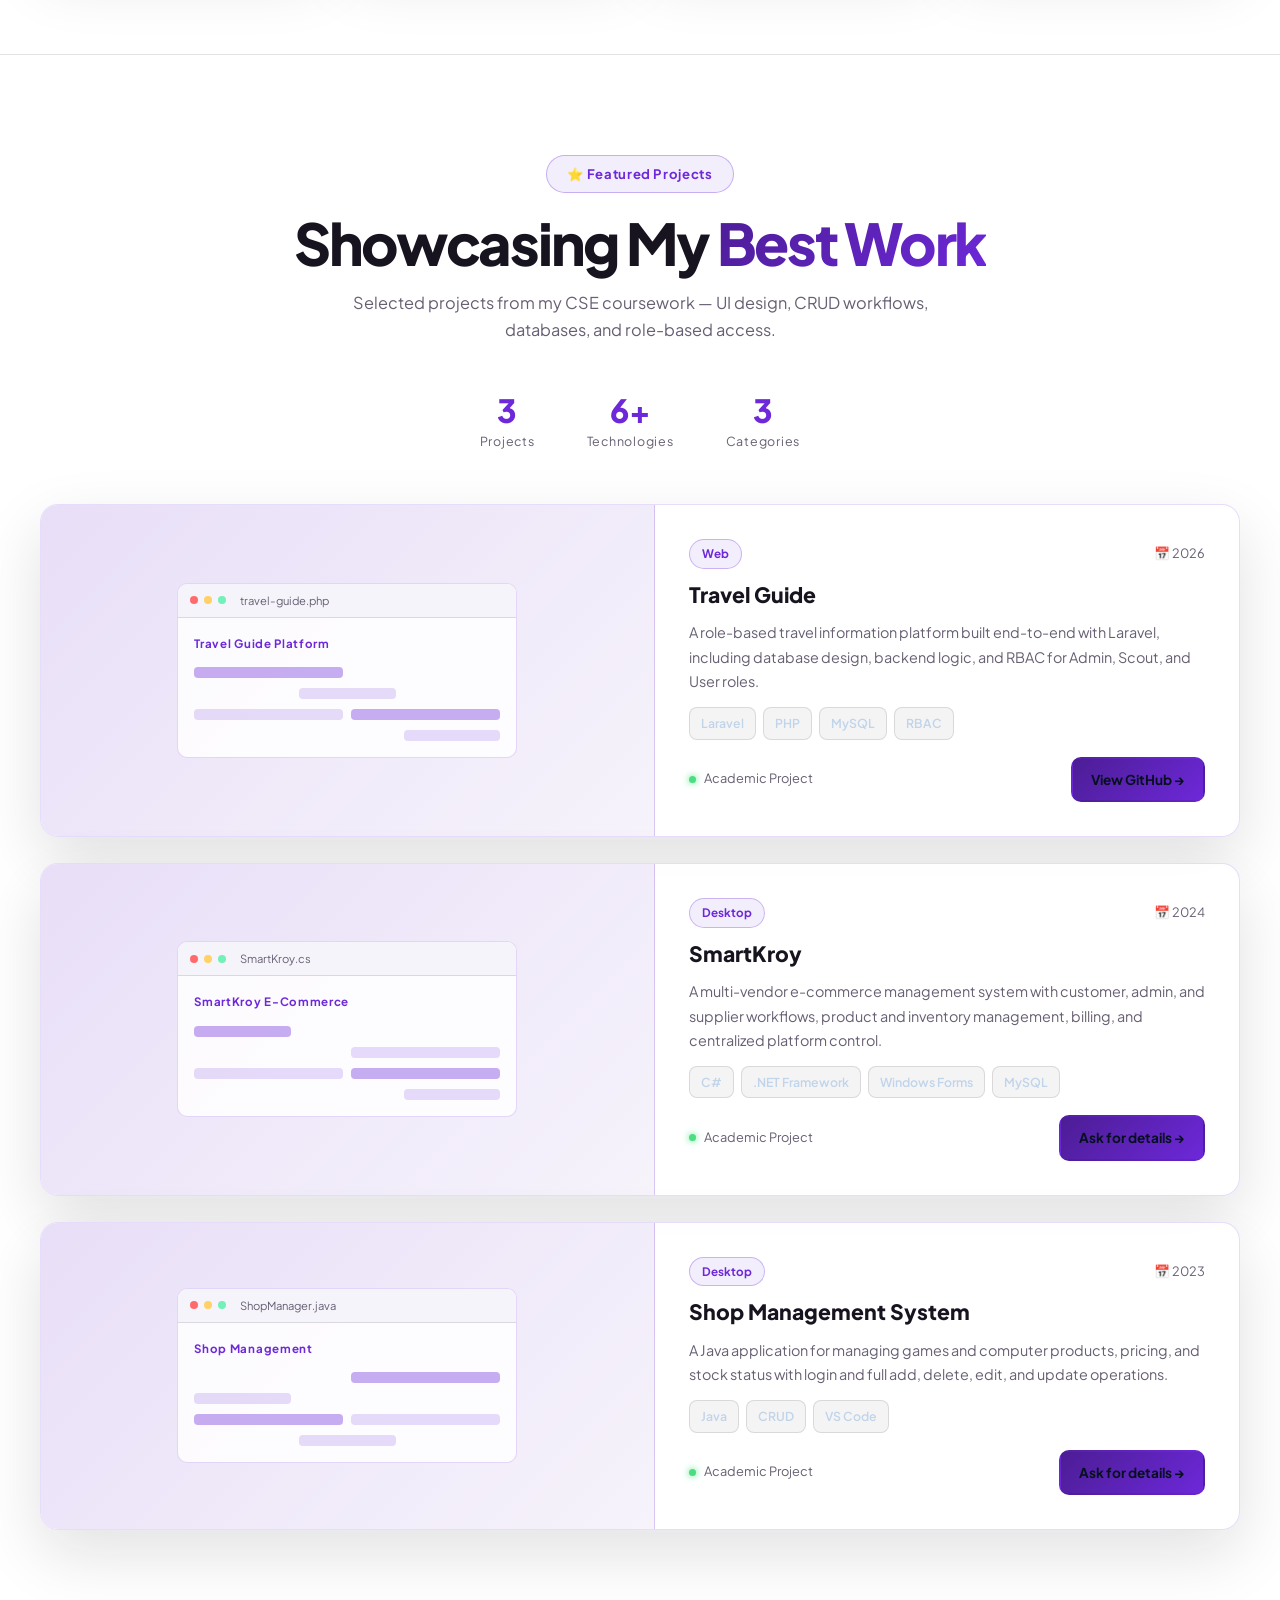
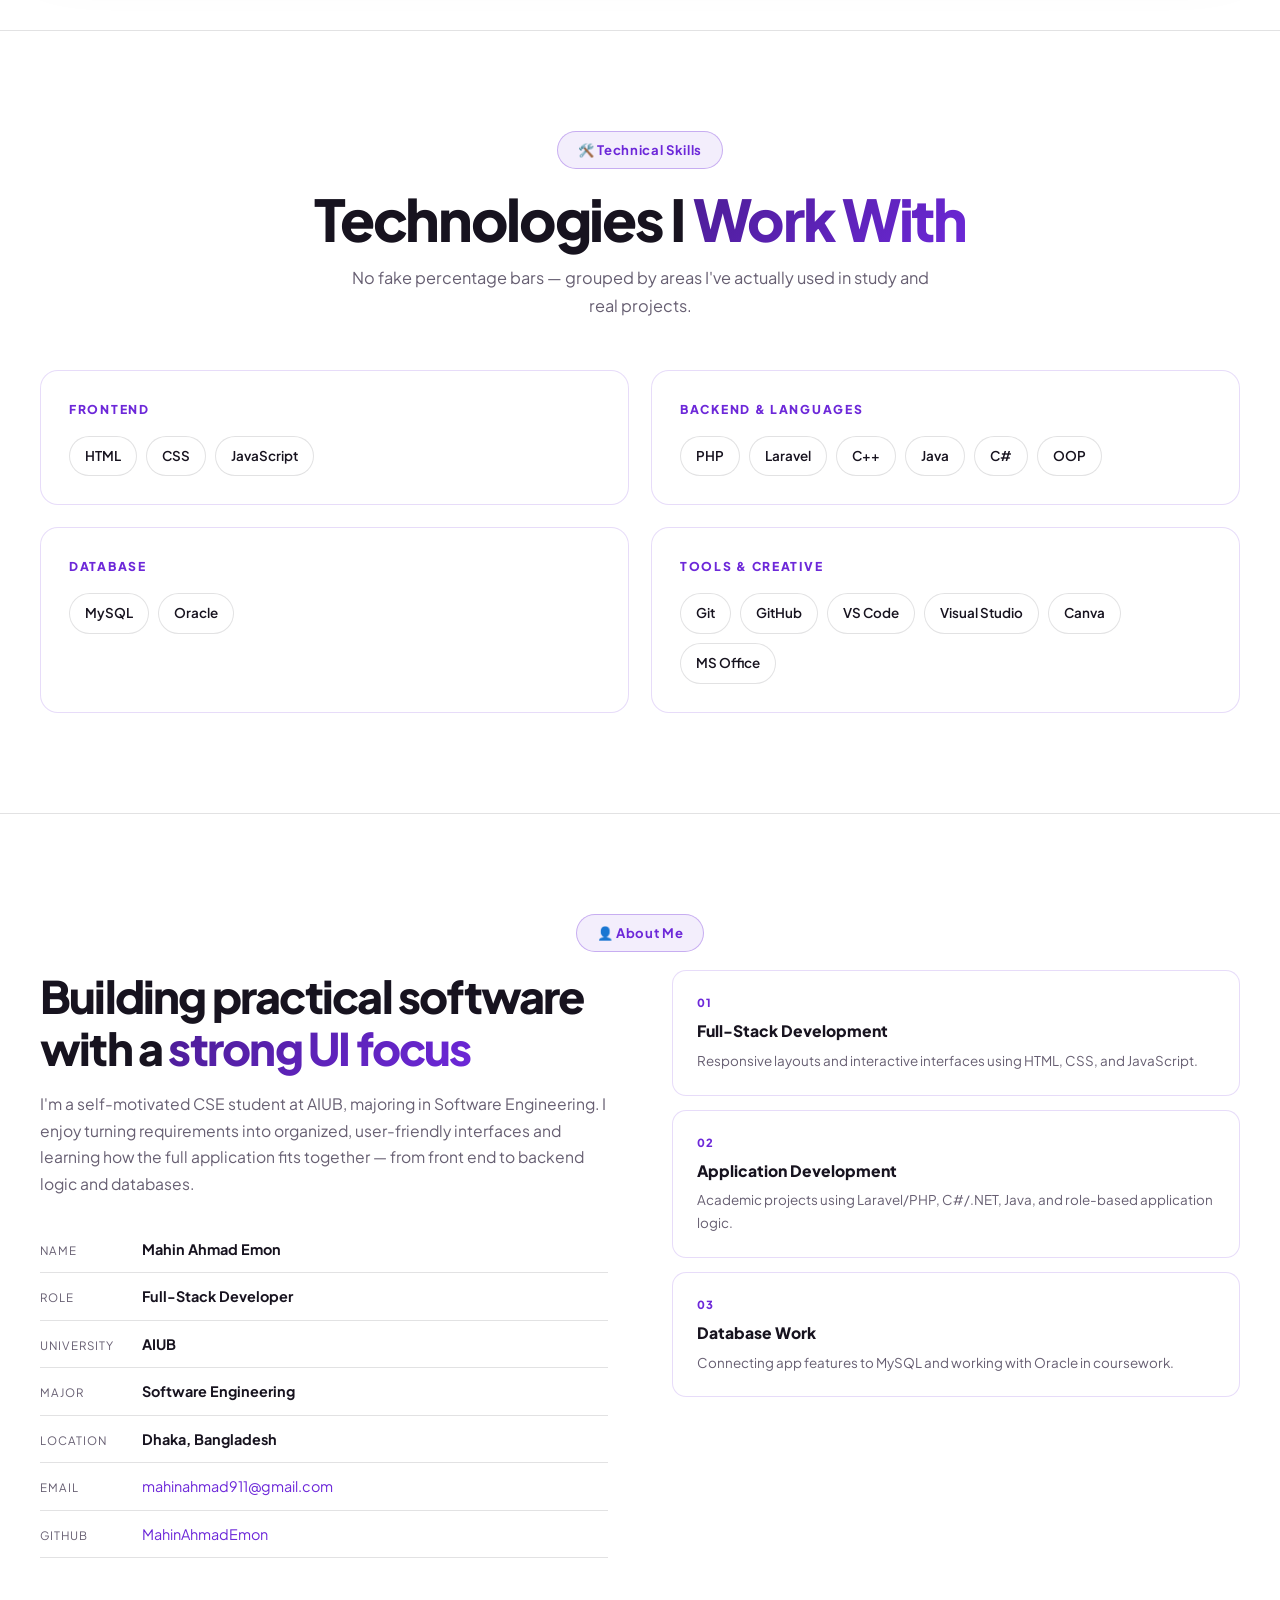
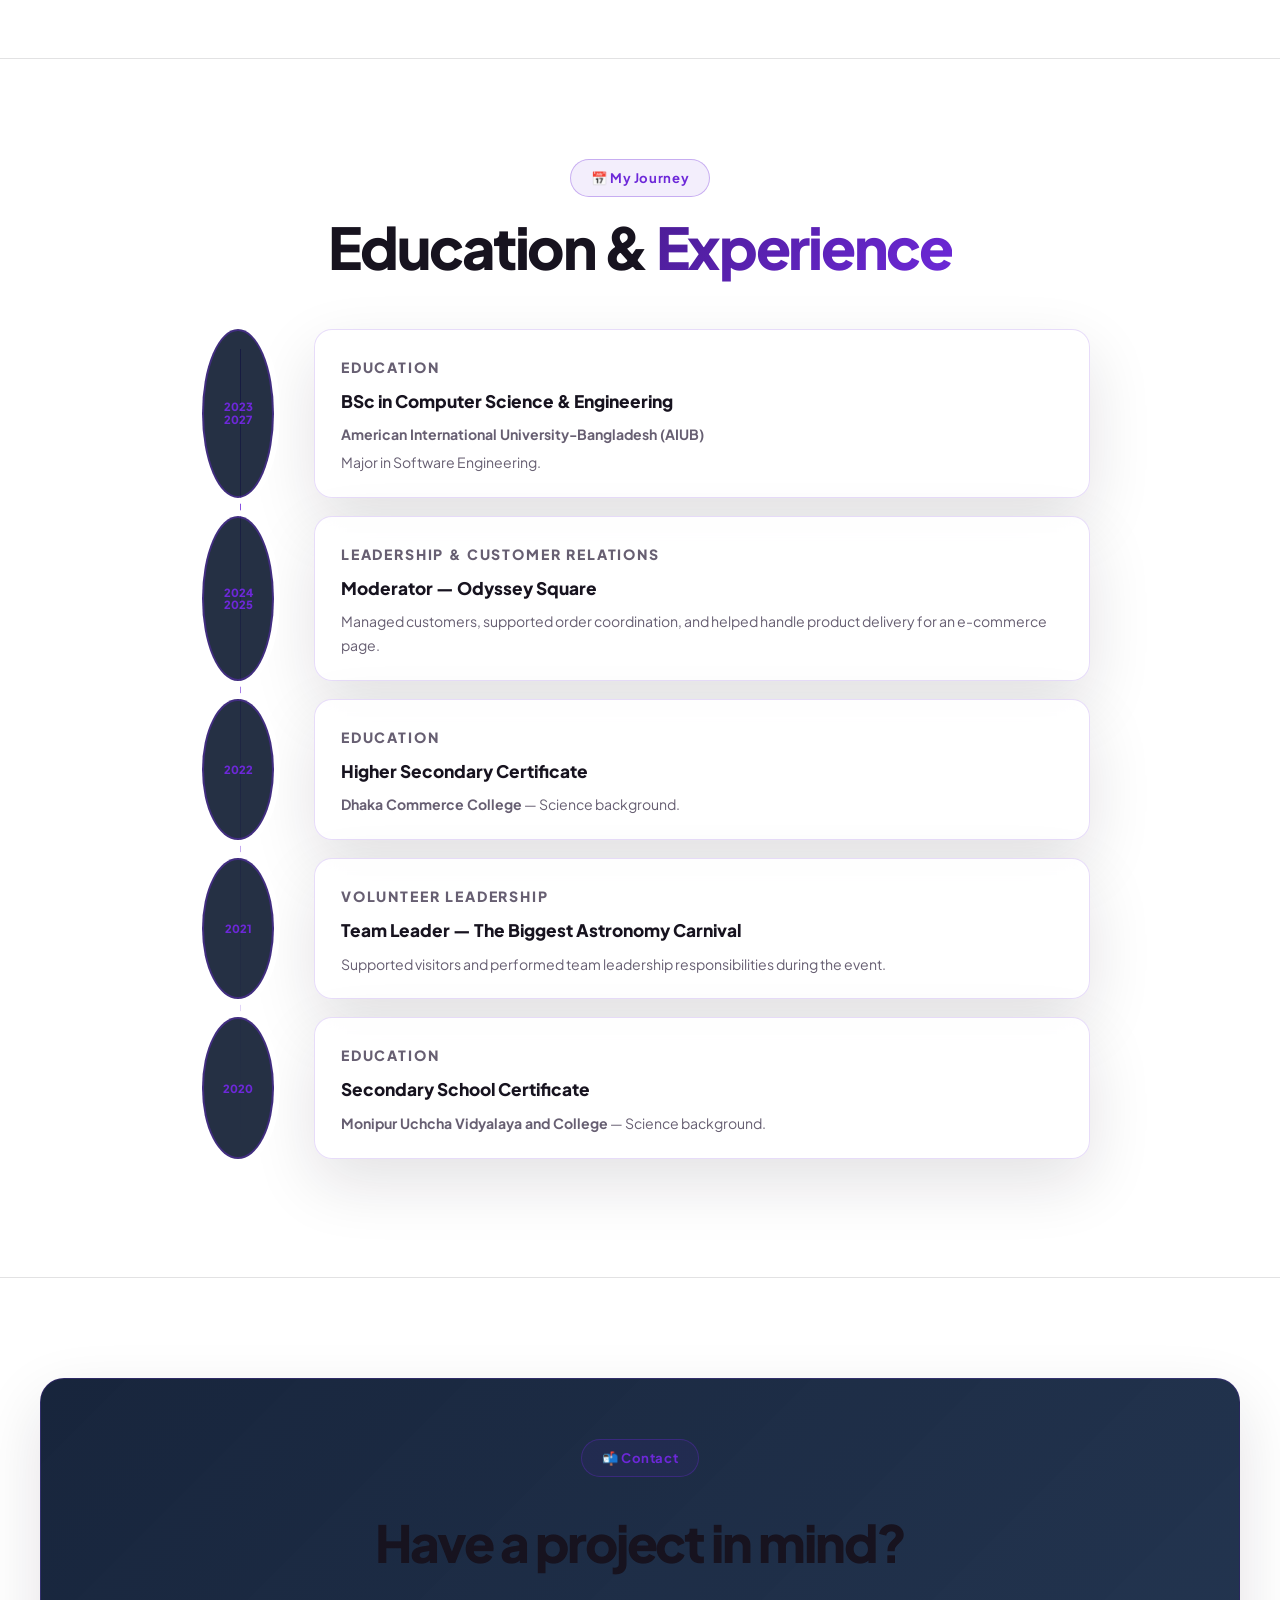
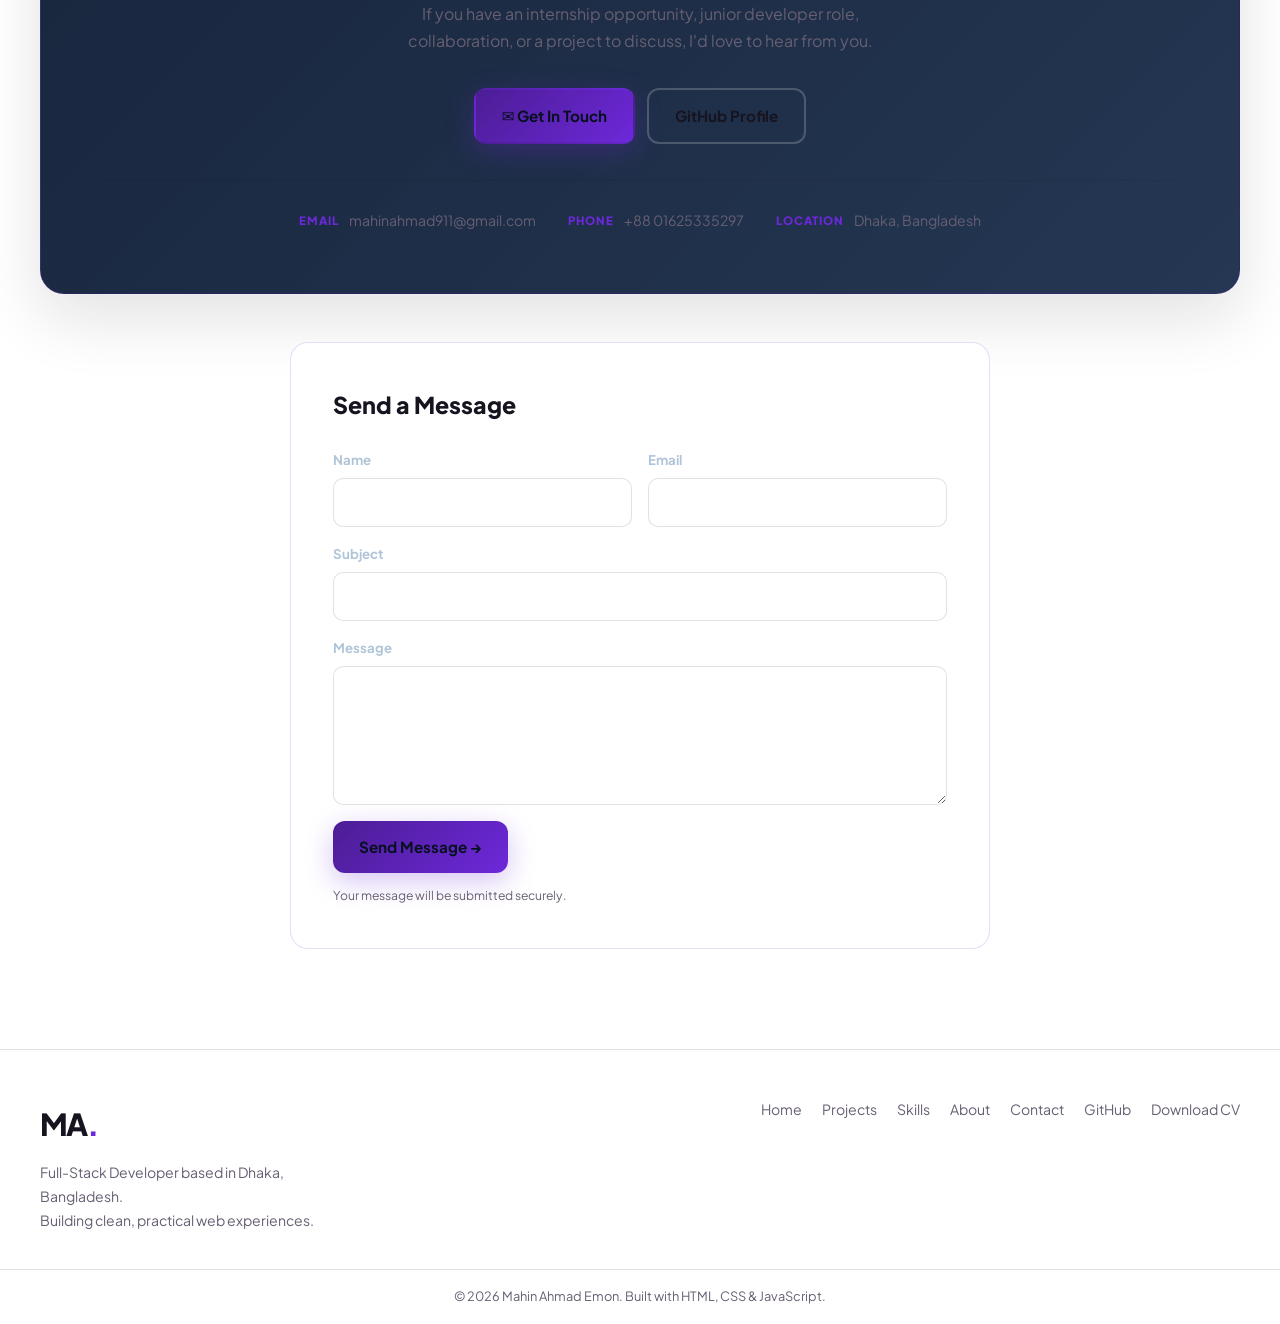
==== commit d1ab4f8b: "Fix submittion" ====
--- a/index.html
+++ b/index.html
@@ -468,7 +468,7 @@
         <div class="contact-form-wrap reveal">
           <h3>Send a Message</h3>
           <form class="contact-form" name="portfolio-contact" method="POST" data-netlify="true"
-            netlify-honeypot="bot-field" action="/thanks.html">
+            netlify-honeypot="bot-field" action="/">
             <input type="hidden" name="form-name" value="portfolio-contact">
             <p class="hidden-field"><label>Don't fill this out: <input name="bot-field"></label></p>
             <div class="field-row">
@@ -478,7 +478,7 @@
             <label>Subject<input type="text" name="subject" required></label>
             <label>Message<textarea name="message" rows="5" required></textarea></label>
             <button class="btn btn-primary" type="submit">Send Message →</button>
-            <p class="form-note" aria-live="polite">On this local preview, submission opens your email app.</p>
+            <p class="form-note" aria-live="polite">Complete all fields before sending your message.</p>
           </form>
         </div>
       </div>
--- a/style.css
+++ b/style.css
@@ -516,6 +516,38 @@
 .contact-form .btn { justify-self: start; border-width: 0; }
 .form-note  { color: var(--muted); font-size: 0.76rem; margin-top: -4px; }
 .hidden-field { position: absolute !important; width: 1px !important; height: 1px !important; overflow: hidden !important; clip: rect(1px,1px,1px,1px); }
+
+/* ── Form success page ── */
+.form-success {
+  min-height: 100vh;
+  display: grid;
+  place-items: center;
+  padding: 24px;
+  background: var(--bg2);
+}
+.form-success-card {
+  width: min(100%, 560px);
+  padding: 56px 42px;
+  text-align: center;
+  background: var(--card);
+  border: 1px solid var(--card-b);
+  border-radius: var(--radius);
+  box-shadow: var(--shadow);
+}
+.form-success-icon {
+  display: grid;
+  place-items: center;
+  width: 64px;
+  height: 64px;
+  margin: 0 auto 22px;
+  border-radius: 50%;
+  background: var(--teal);
+  color: #ffffff;
+  font-size: 2rem;
+  font-weight: 800;
+}
+.form-success-card h1 { margin-bottom: 12px; font-size: clamp(2rem, 5vw, 3.2rem); line-height: 1.1; }
+.form-success-card > p:not(.section-label) { color: var(--muted); margin-bottom: 28px; }
 
 /* ============================================================
    FOOTER
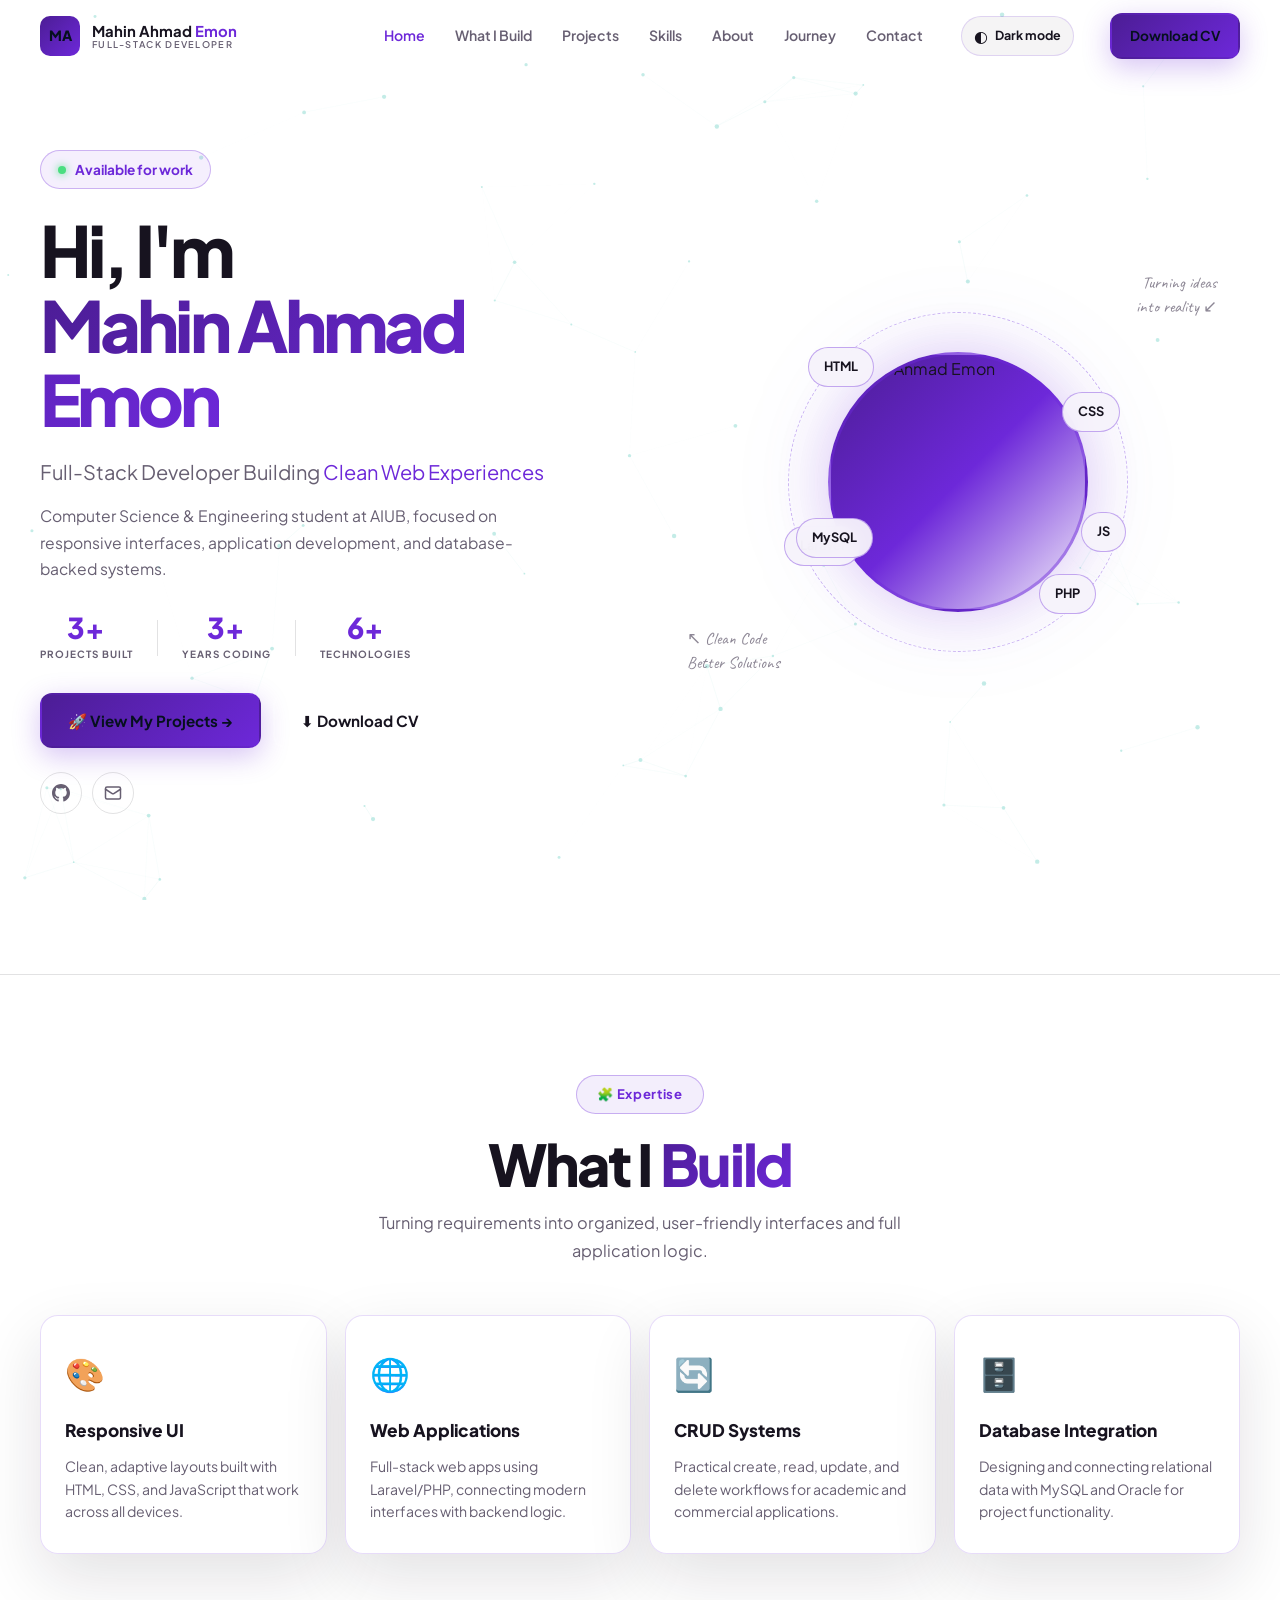
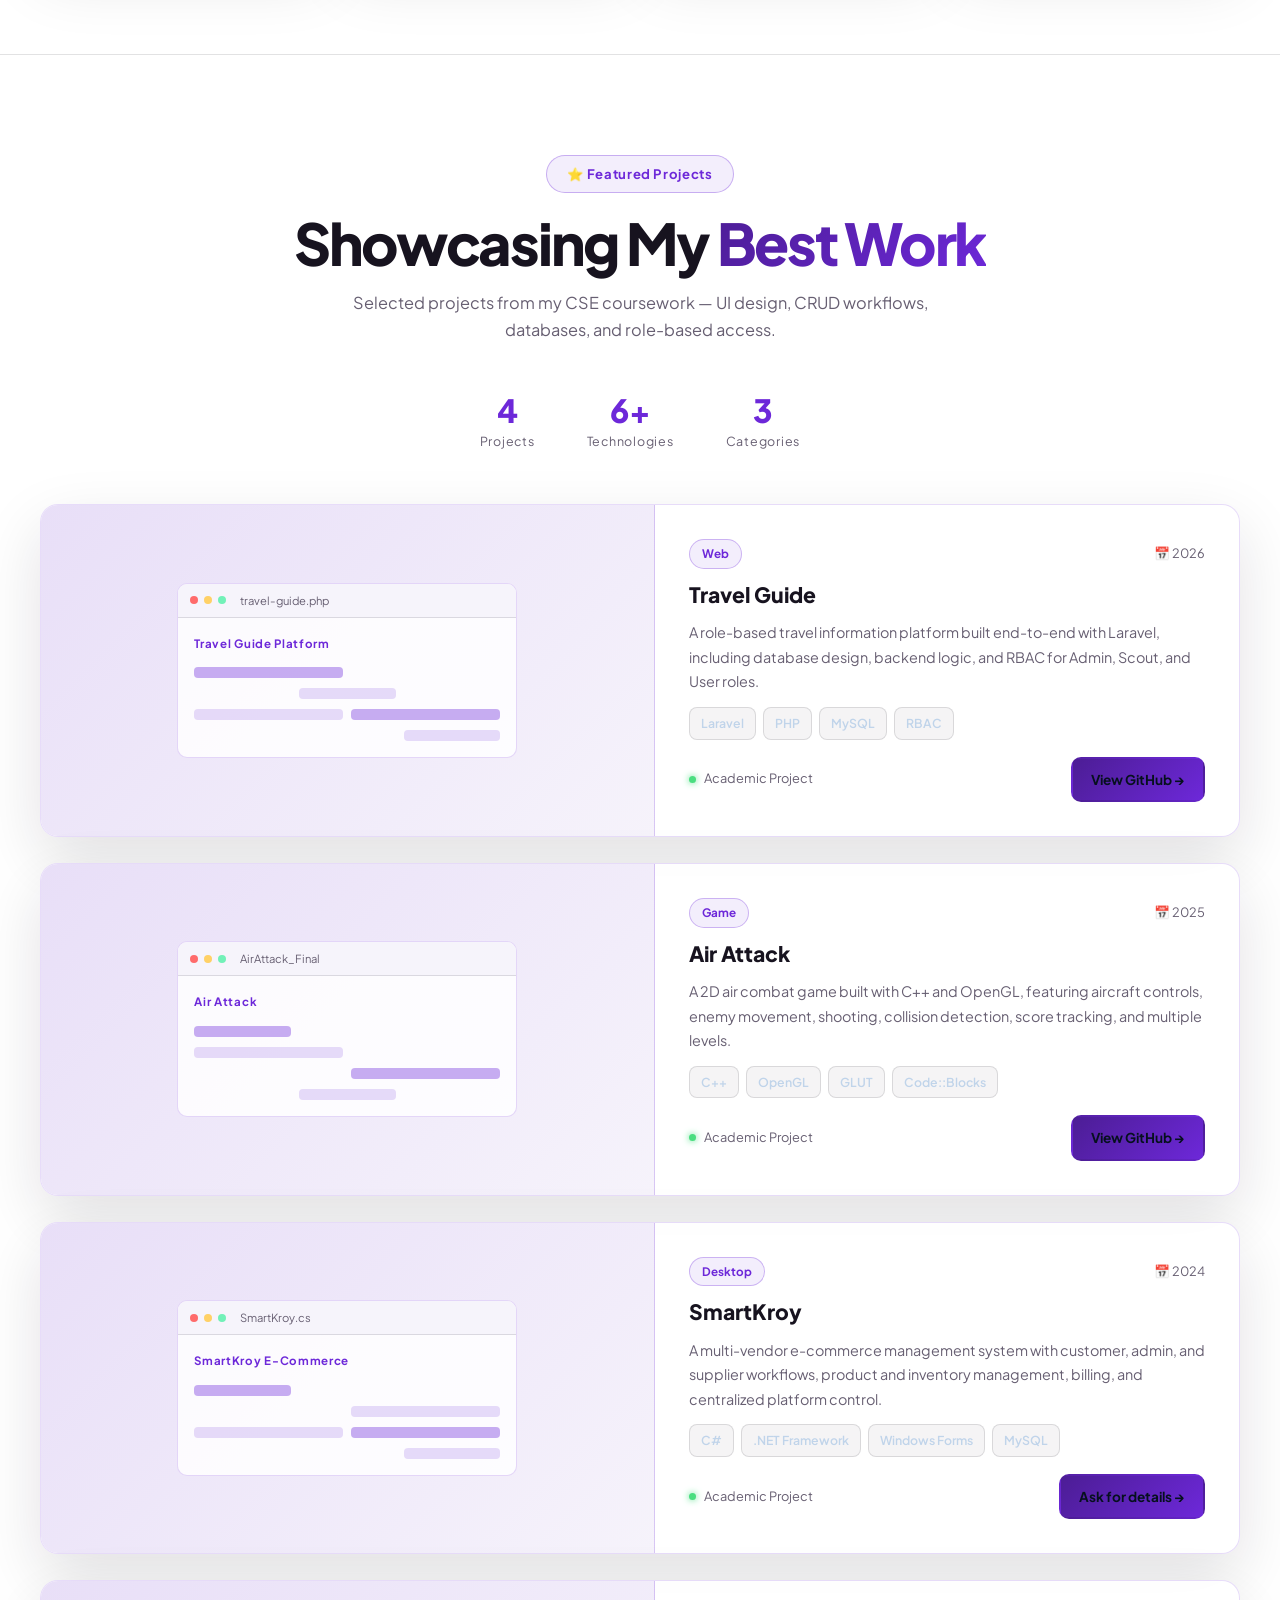
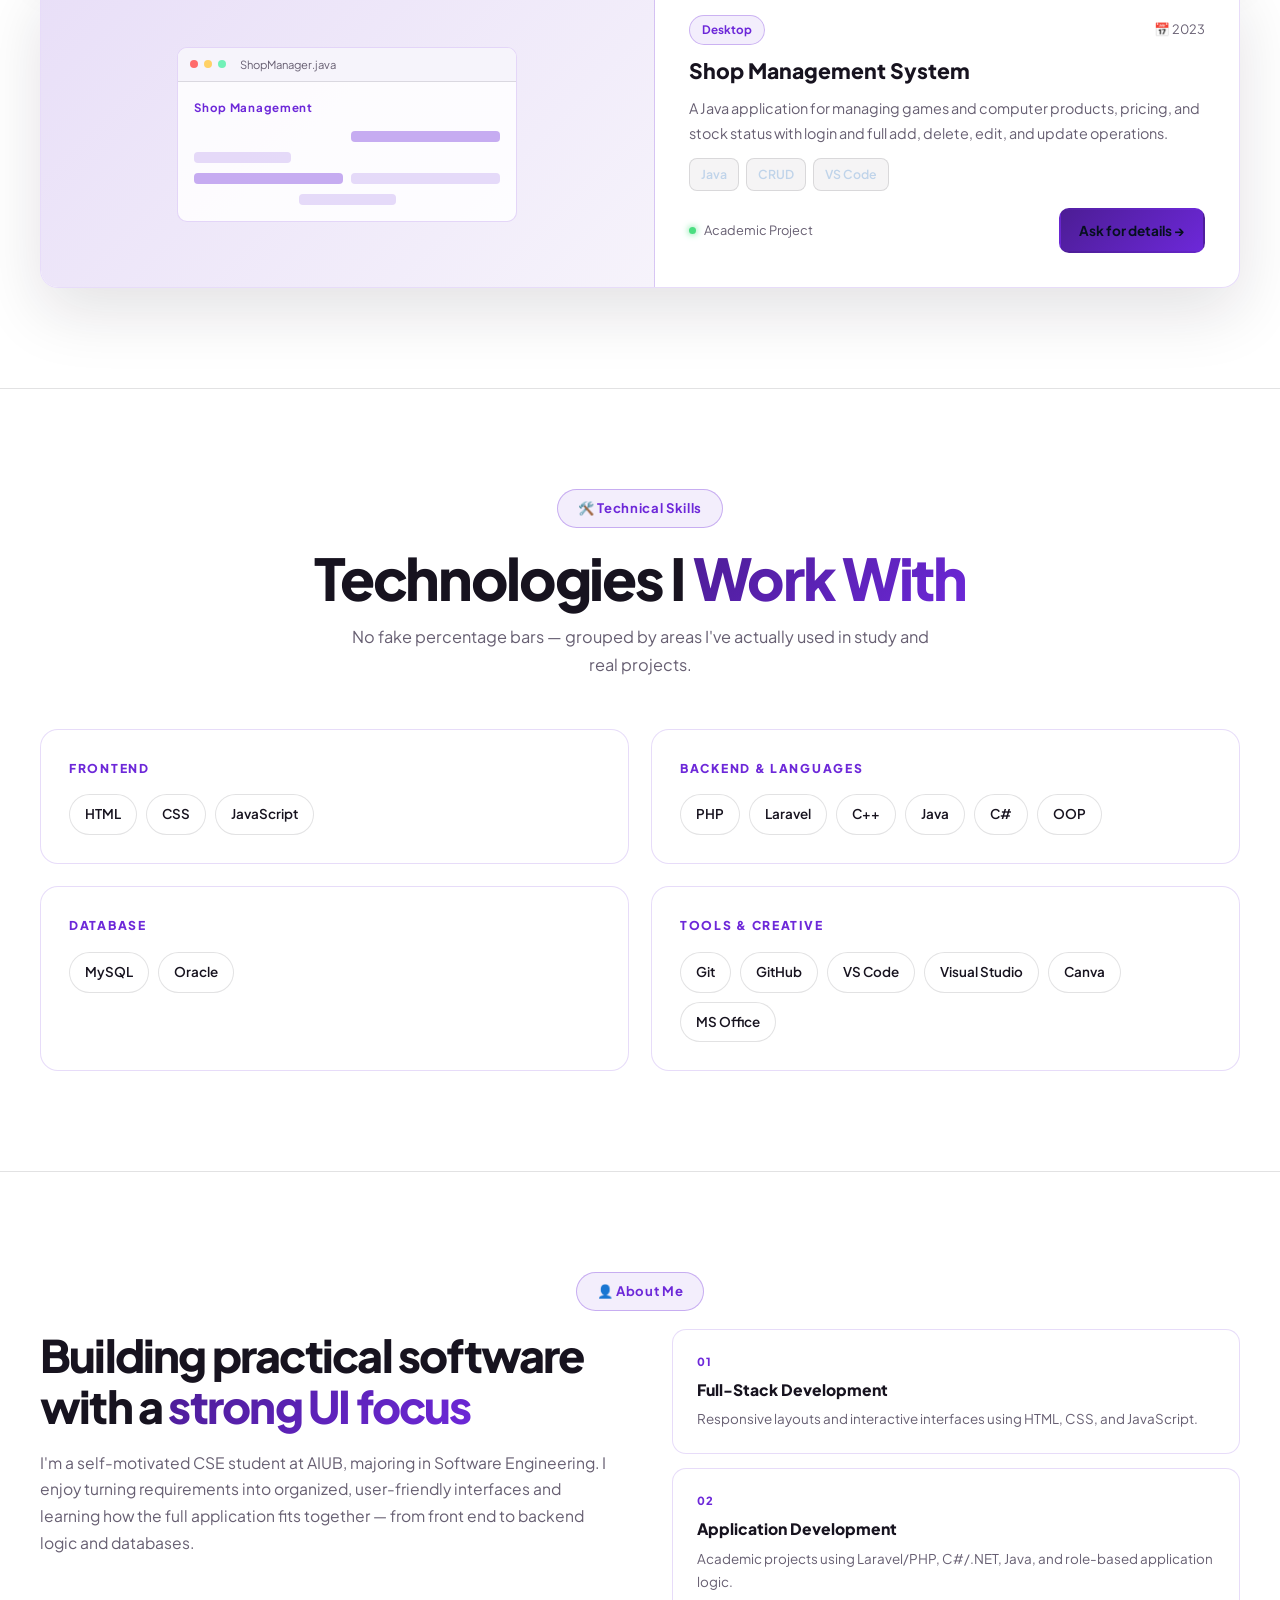
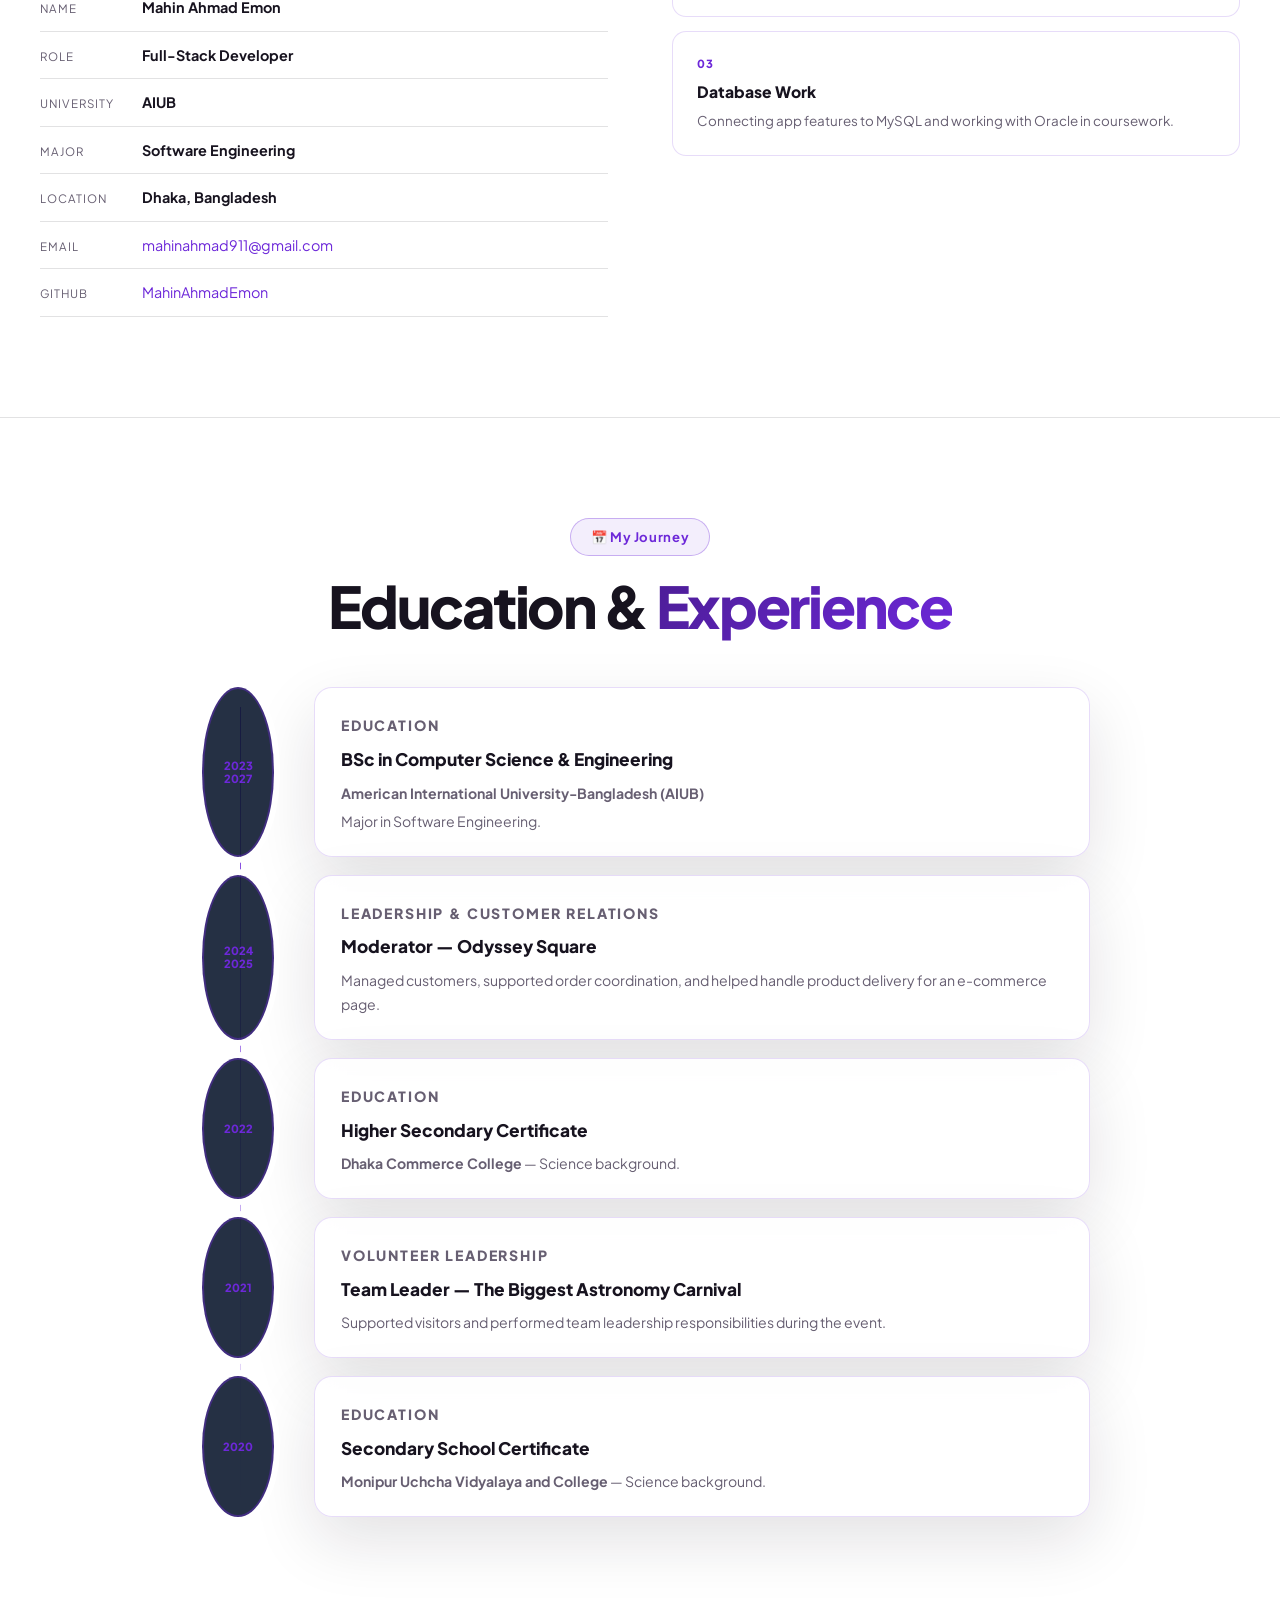
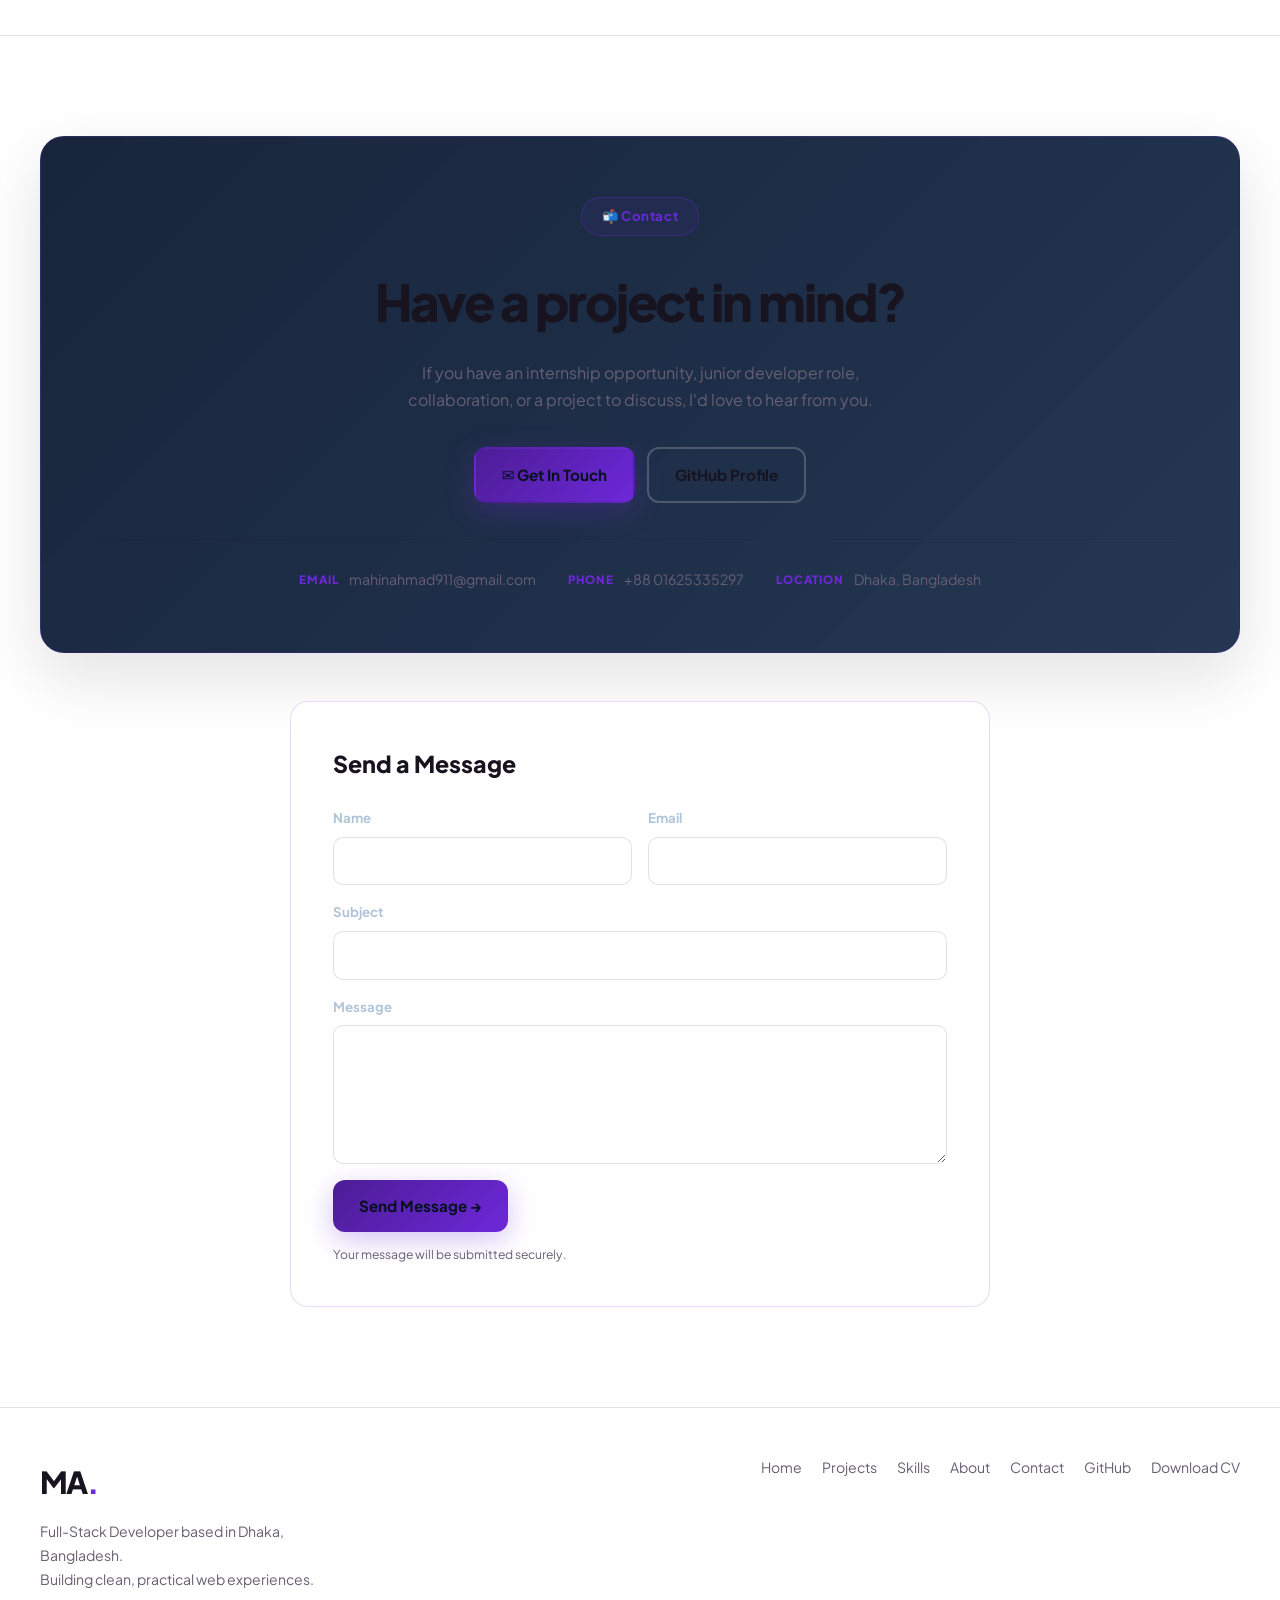
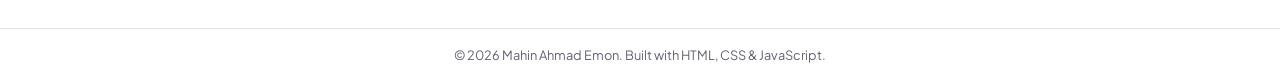
==== commit a05833f6: "New Project" ====
--- a/index.html
+++ b/index.html
@@ -68,12 +68,12 @@
 
           <div class="hero-stats">
             <div class="stat">
-              <span class="stat-num">2+</span>
+              <span class="stat-num">3+</span>
               <span class="stat-label">PROJECTS BUILT</span>
             </div>
             <div class="stat-div"></div>
             <div class="stat">
-              <span class="stat-num">2+</span>
+              <span class="stat-num">3+</span>
               <span class="stat-label">YEARS CODING</span>
             </div>
             <div class="stat-div"></div>
@@ -168,7 +168,7 @@
           <p>Selected projects from my CSE coursework — UI design, CRUD workflows, databases, and role-based access.</p>
         </div>
         <div class="project-stats reveal">
-          <div class="pstat"><span class="pstat-num teal-text">3</span><span>Projects</span></div>
+          <div class="pstat"><span class="pstat-num teal-text">4</span><span>Projects</span></div>
           <div class="pstat"><span class="pstat-num teal-text">6+</span><span>Technologies</span></div>
           <div class="pstat"><span class="pstat-num teal-text">3</span><span>Categories</span></div>
         </div>
@@ -216,6 +216,51 @@
               <div class="project-footer">
                 <span class="status-dot"><span class="green-dot"></span> Academic Project</span>
                 <a class="btn btn-sm-teal" href="https://github.com/MahinAhmadEmon" target="_blank" rel="noopener">View
+                  GitHub →</a>
+              </div>
+            </div>
+          </article>
+
+          <article class="project-card-h reveal">
+            <div class="project-preview">
+              <div class="project-preview-inner">
+                <div class="preview-bar"><span></span><span></span><span></span><em>AirAttack_Final</em></div>
+                <div class="preview-content">
+                  <div class="preview-header">Air Attack</div>
+                  <div class="preview-row">
+                    <div class="pb accent"></div>
+                    <div class="pb"></div>
+                    <div class="pb"></div>
+                  </div>
+                  <div class="preview-row">
+                    <div class="pb soft"></div>
+                    <div class="pb"></div>
+                  </div>
+                  <div class="preview-row">
+                    <div class="pb"></div>
+                    <div class="pb accent"></div>
+                  </div>
+                  <div class="preview-row">
+                    <div class="pb"></div>
+                    <div class="pb soft"></div>
+                    <div class="pb"></div>
+                  </div>
+                </div>
+              </div>
+            </div>
+            <div class="project-meta">
+              <div class="project-meta-top">
+                <span class="proj-badge">Game</span>
+                <span class="proj-date">📅 2025</span>
+              </div>
+              <h3>Air Attack</h3>
+              <p>A 2D air combat game built with C++ and OpenGL, featuring aircraft controls, enemy movement, shooting, collision detection, score tracking, and multiple levels.</p>
+              <div class="project-tags">
+                <span>C++</span><span>OpenGL</span><span>GLUT</span><span>Code::Blocks</span>
+              </div>
+              <div class="project-footer">
+                <span class="status-dot"><span class="green-dot"></span> Academic Project</span>
+                <a class="btn btn-sm-teal" href="https://github.com/MahinAhmadEmon/Codes/tree/main/Projects/Veristy/Computer%20Graphics%20project/AirAttack_Final" target="_blank" rel="noopener">View
                   GitHub →</a>
               </div>
             </div>
@@ -468,7 +513,7 @@
         <div class="contact-form-wrap reveal">
           <h3>Send a Message</h3>
           <form class="contact-form" name="portfolio-contact" method="POST" data-netlify="true"
-            netlify-honeypot="bot-field" action="/">
+            netlify-honeypot="bot-field">
             <input type="hidden" name="form-name" value="portfolio-contact">
             <p class="hidden-field"><label>Don't fill this out: <input name="bot-field"></label></p>
             <div class="field-row">
